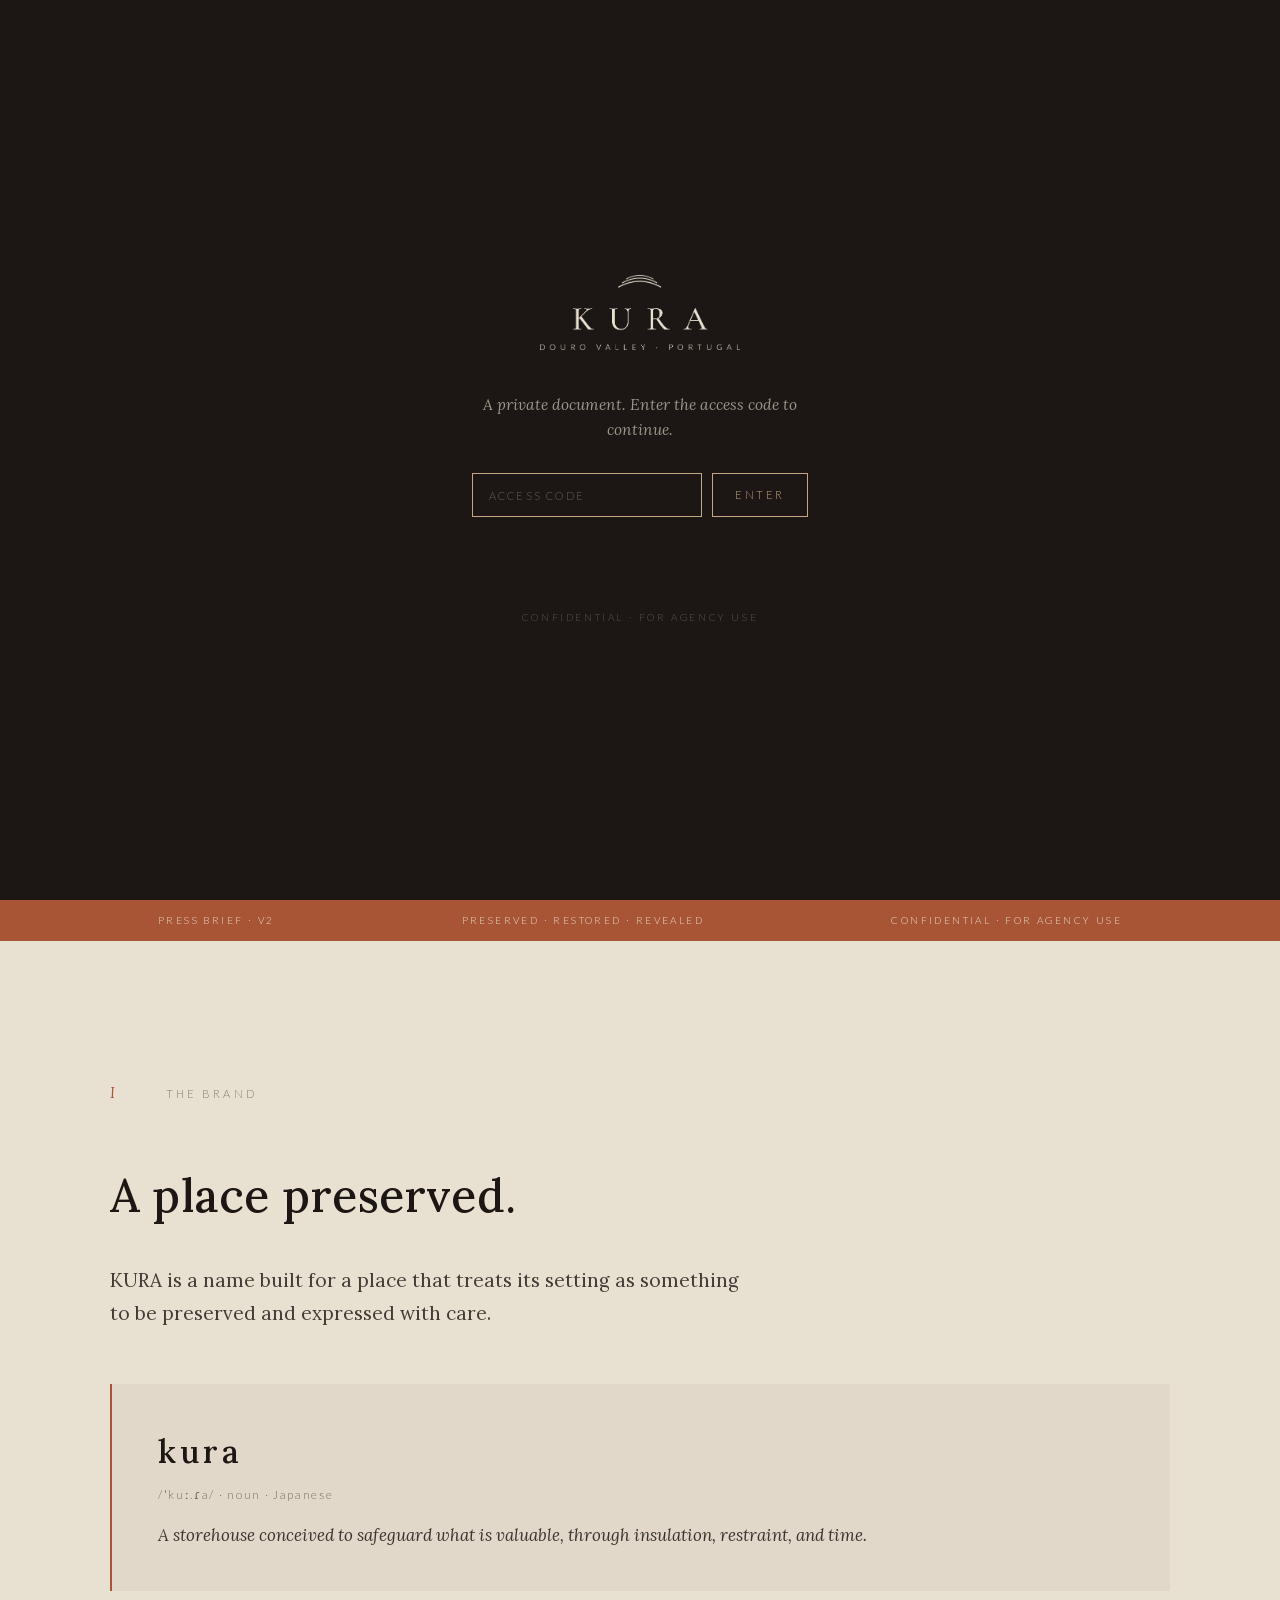
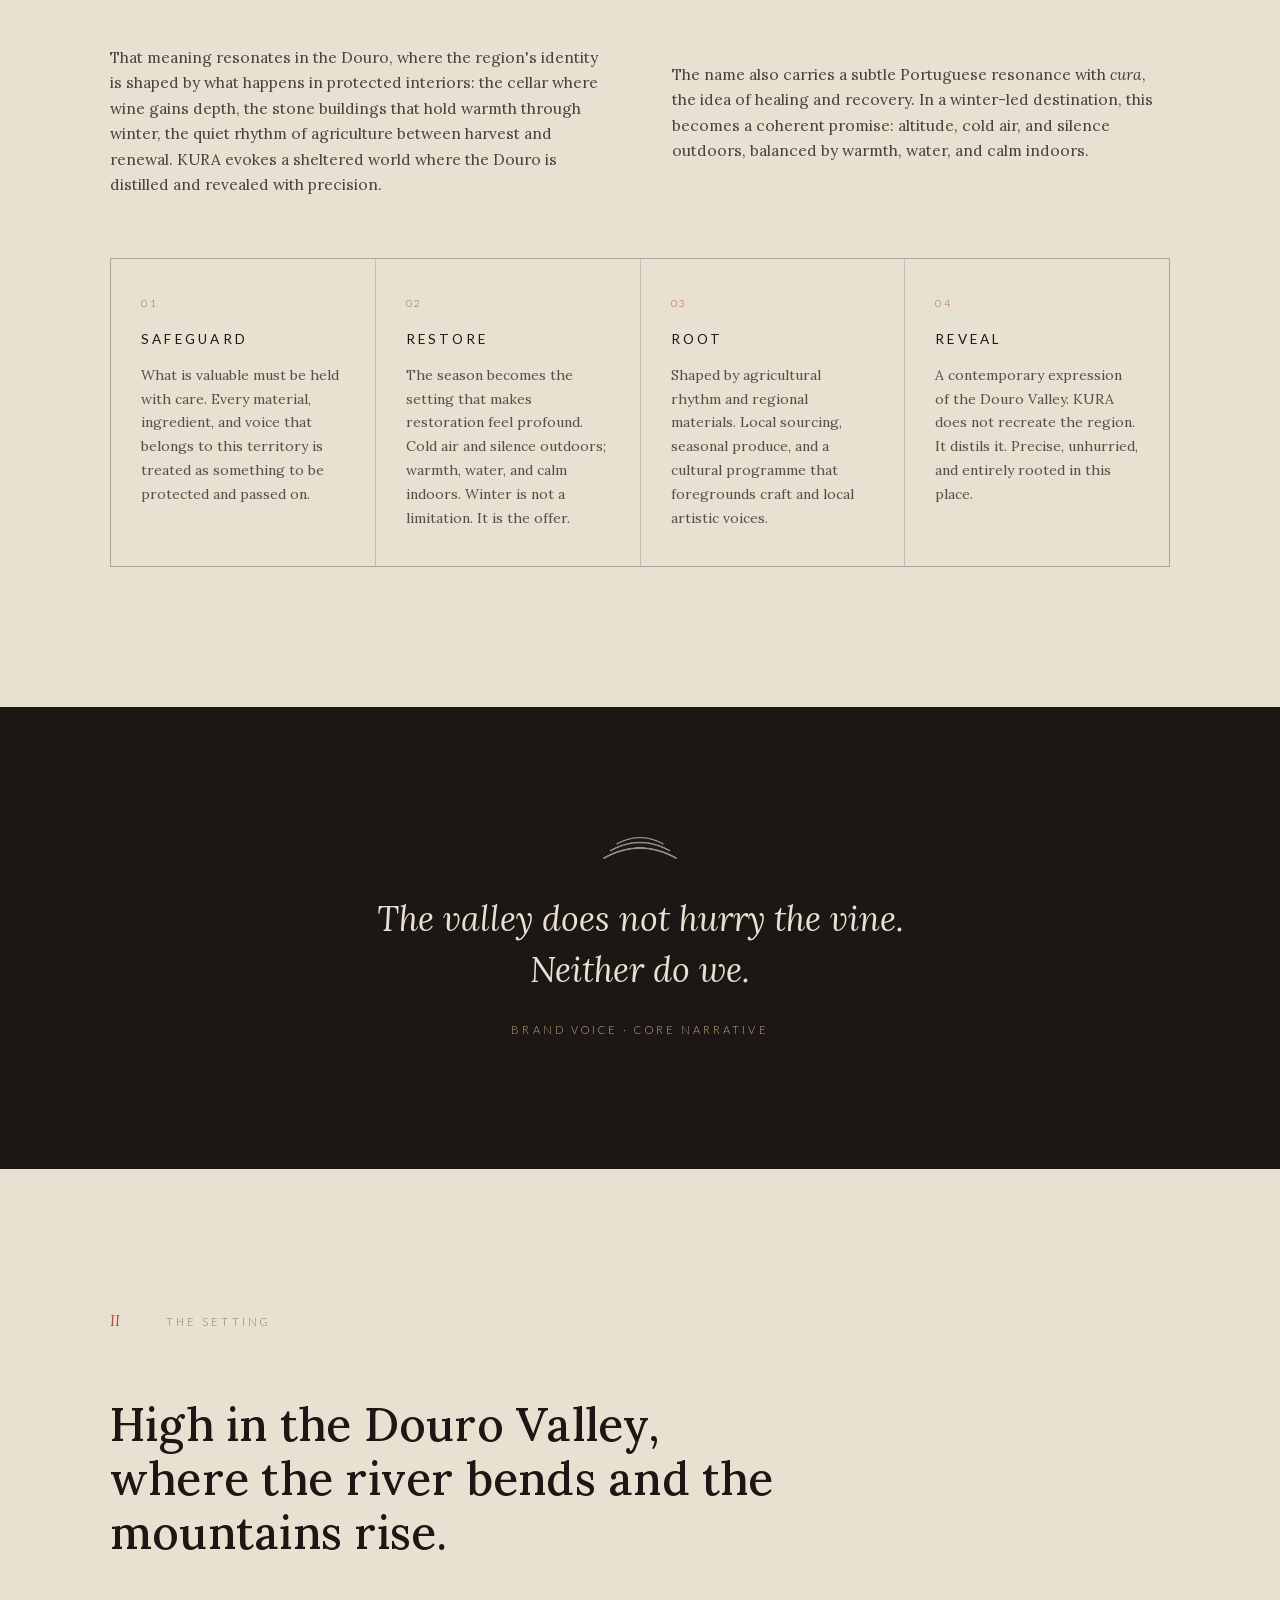
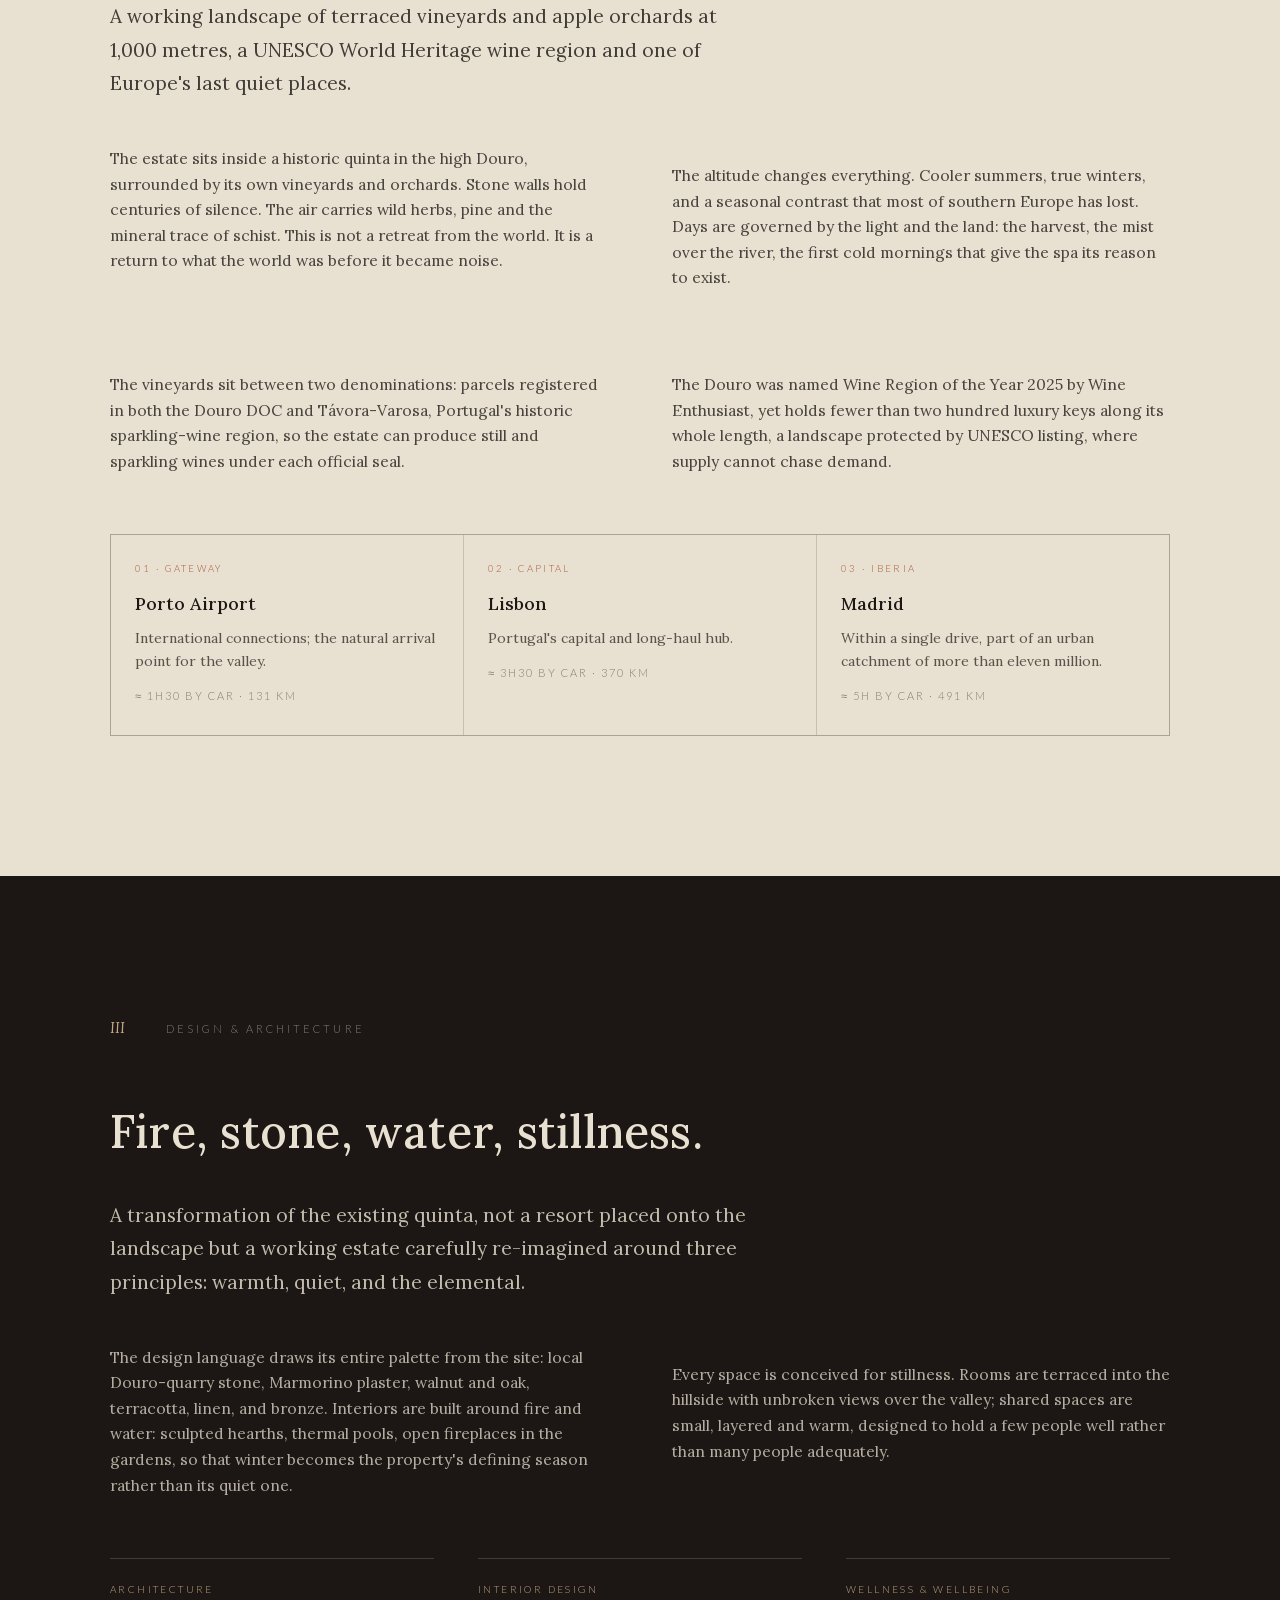
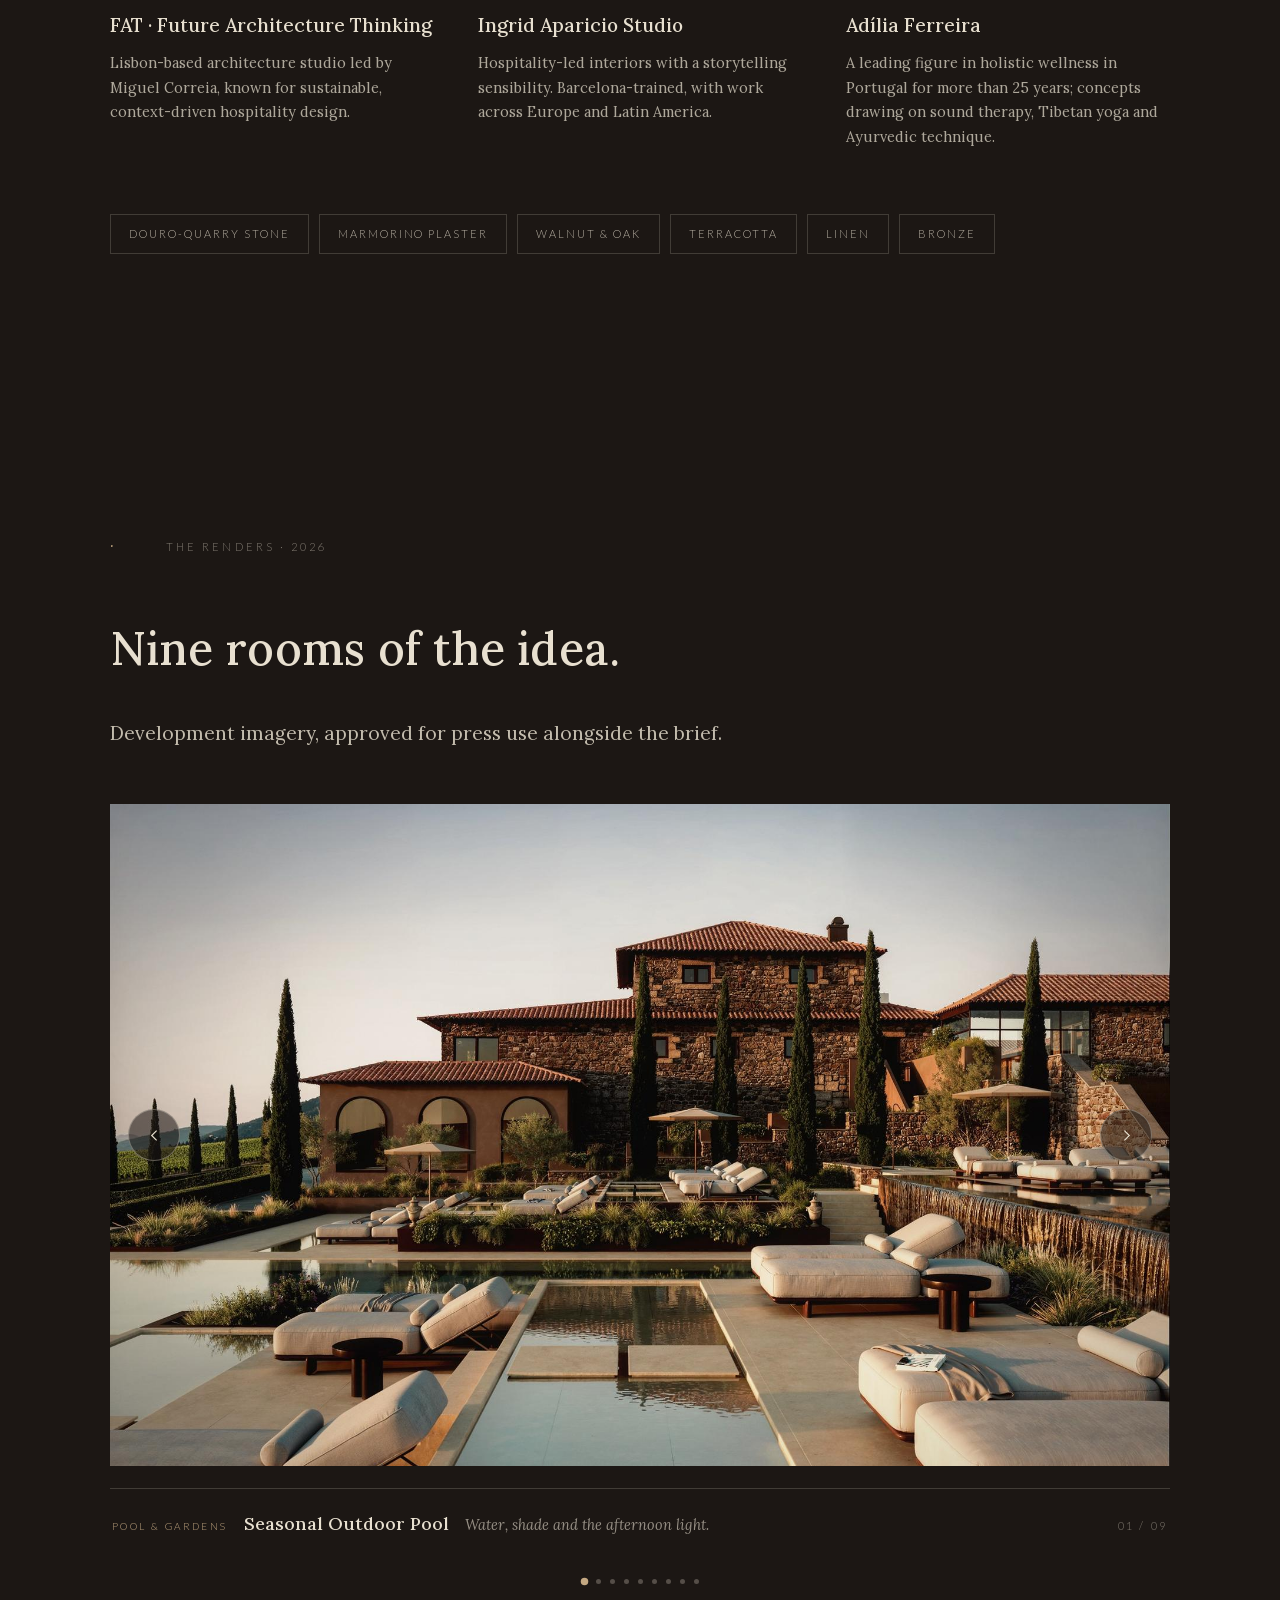
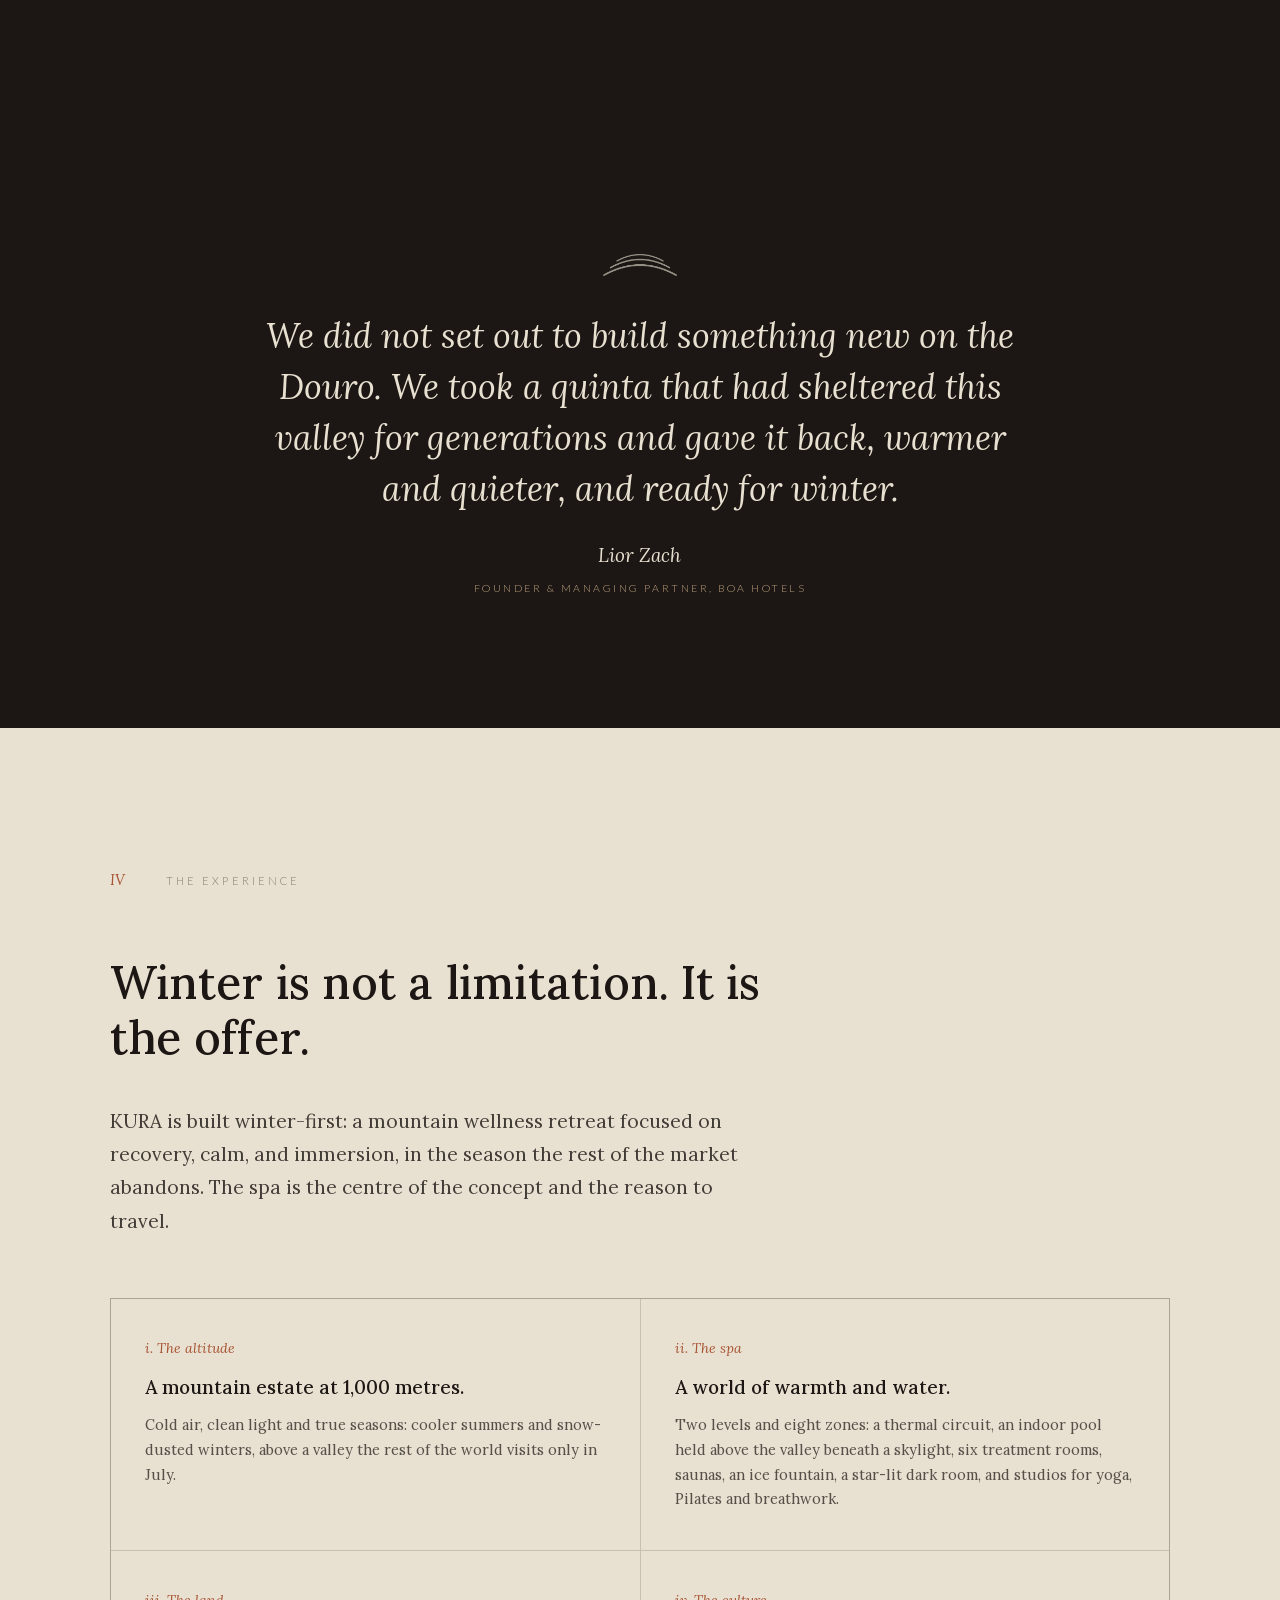
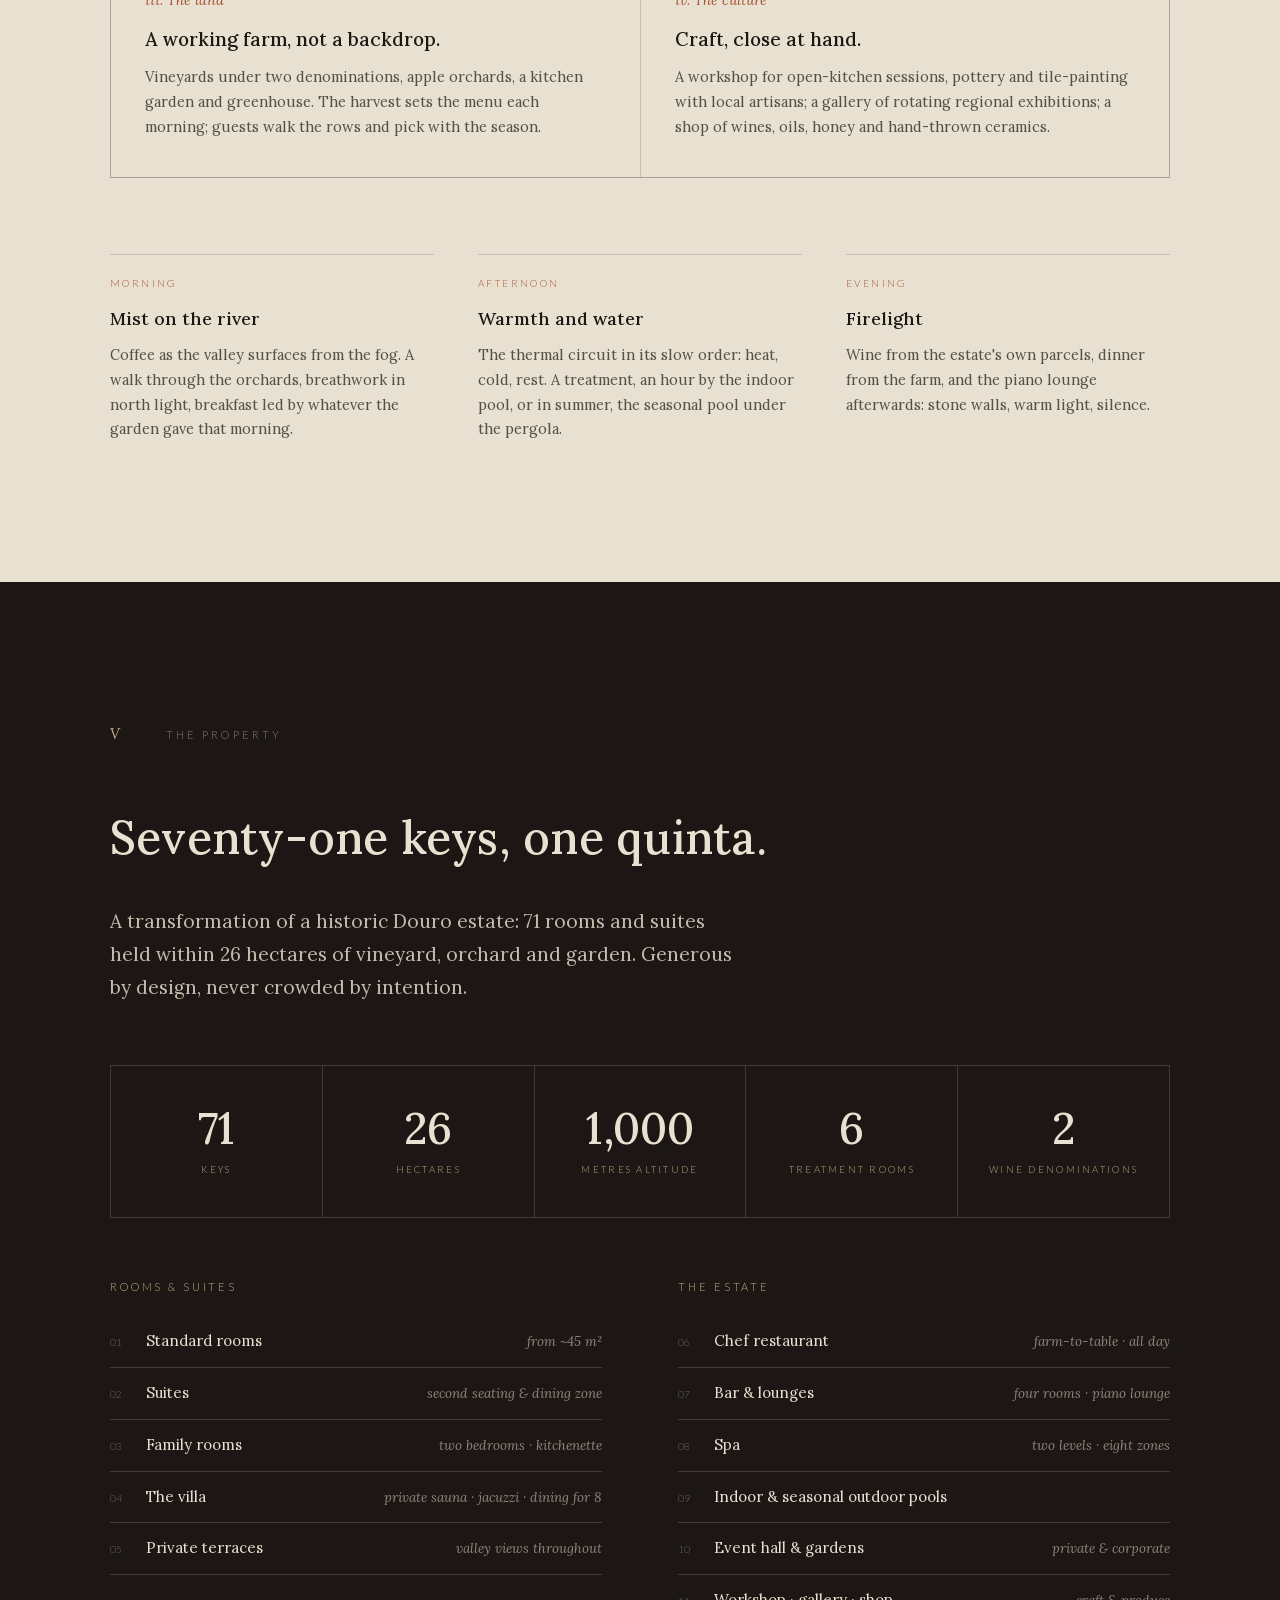
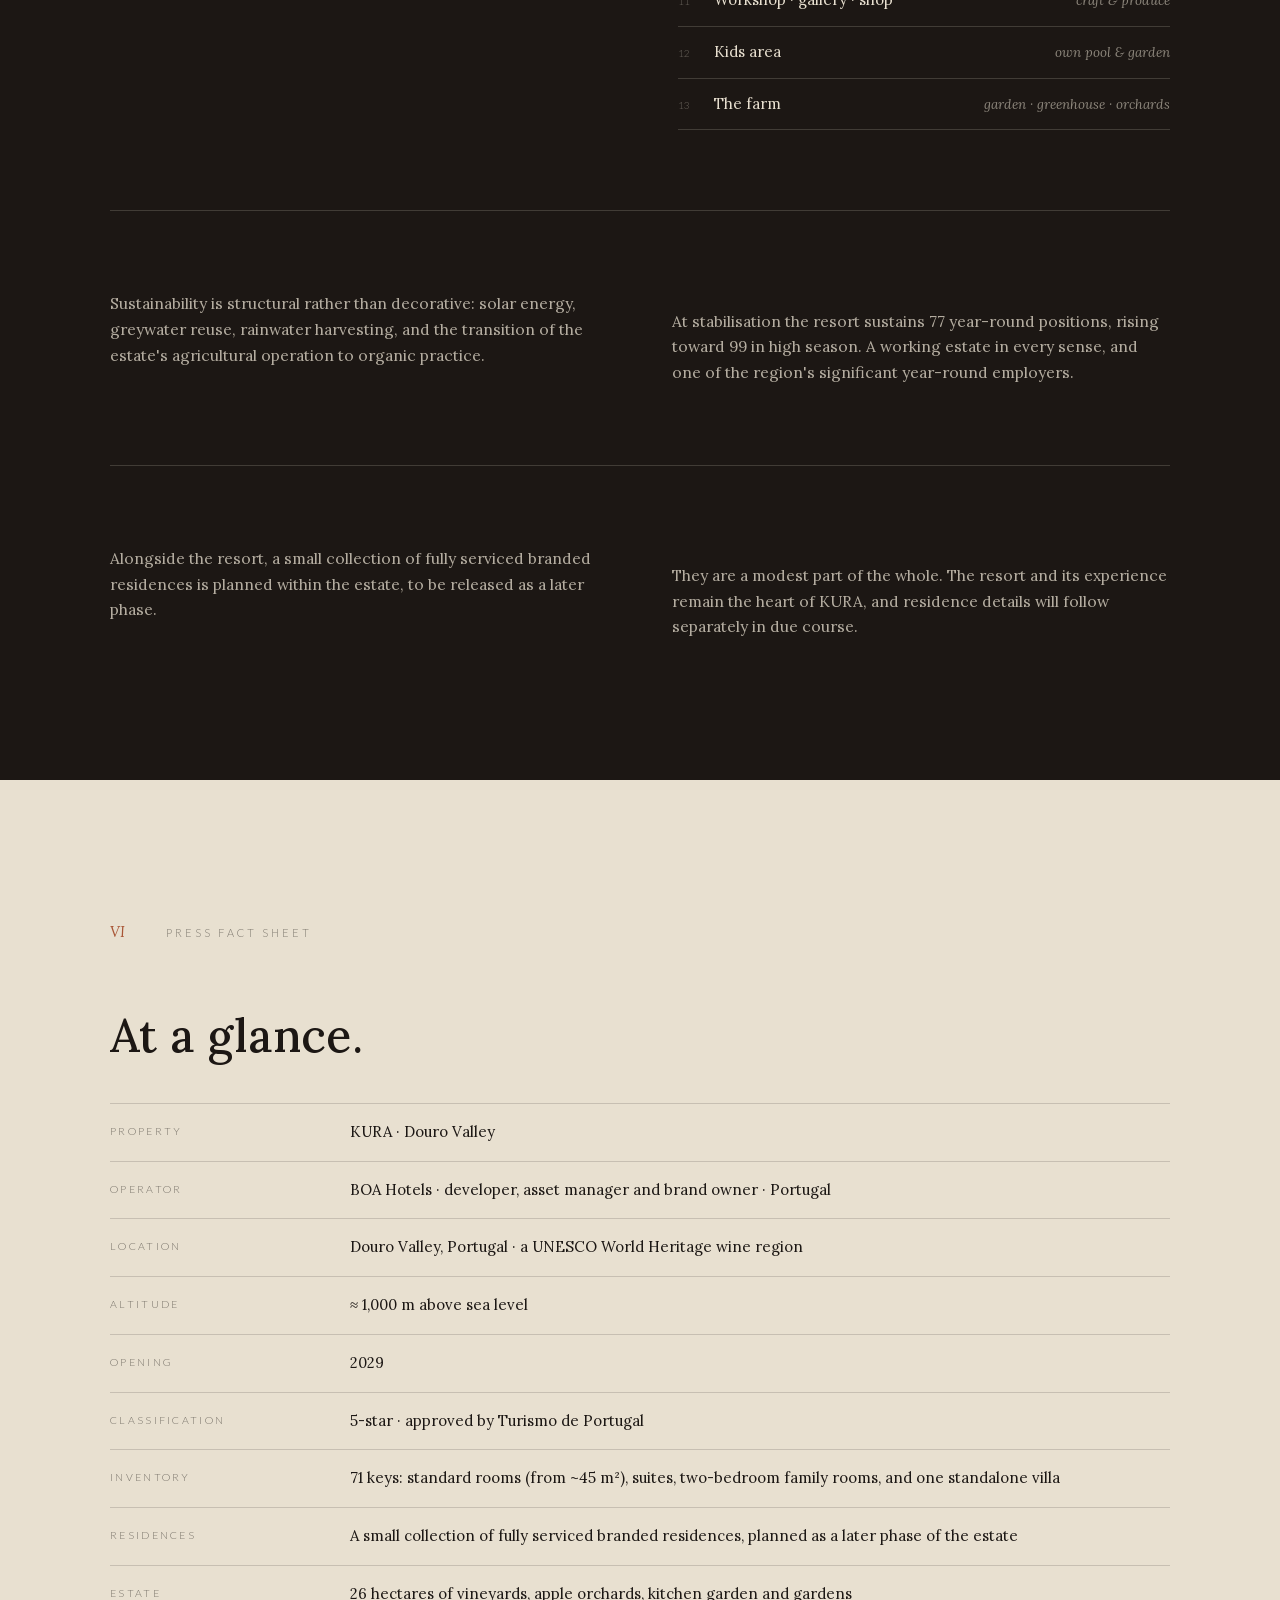
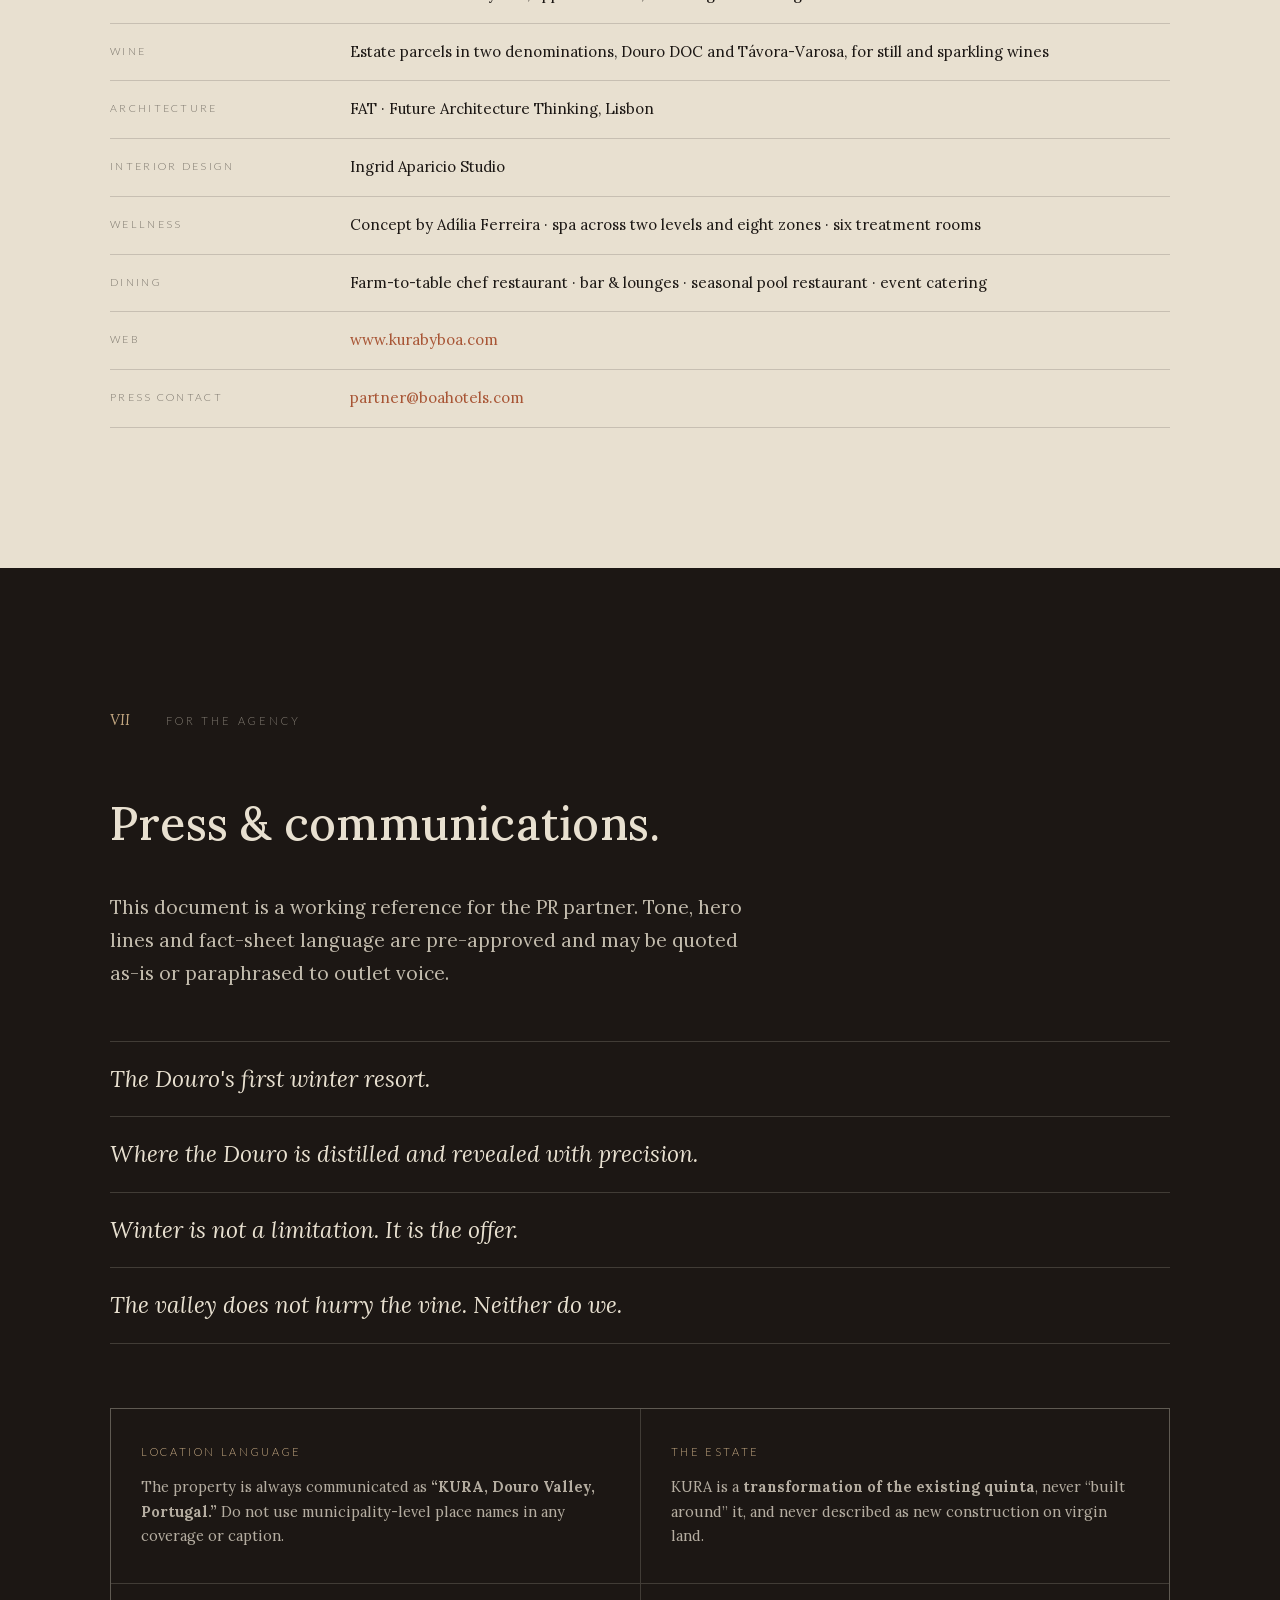
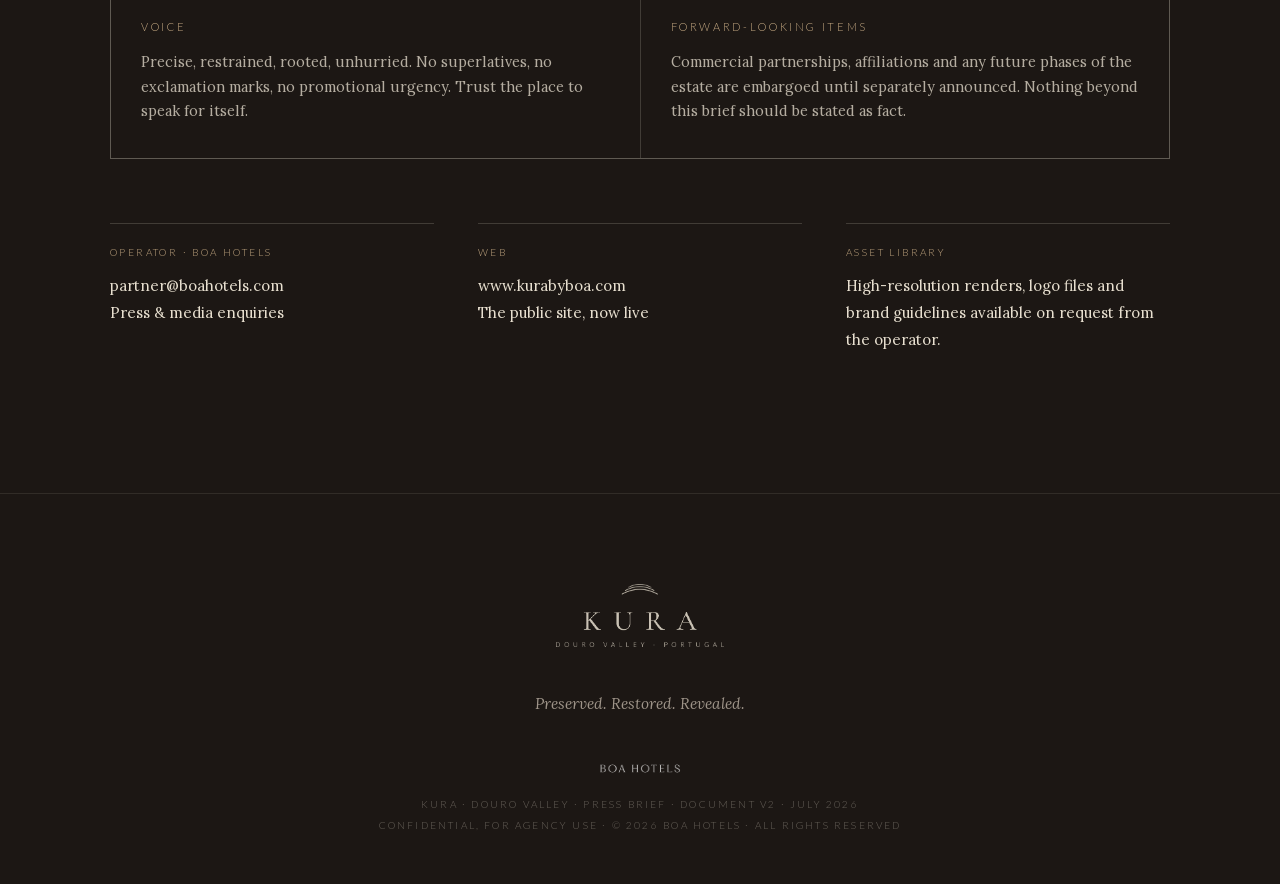
==== index.html @ b9769fc2 "KURA press brief v2 — self-contained gated press kit Aligned to the live www.kurabyboa.com site: Tim" ====
<!DOCTYPE html>
<html lang="en">
<head>
<meta charset="utf-8">
<meta name="viewport" content="width=device-width,initial-scale=1,viewport-fit=cover">
<meta name="robots" content="noindex,nofollow">
<meta name="description" content="KURA, Douro Valley · Press &amp; Communications Brief. Confidential, for agency use.">
<title>KURA · Douro Valley · Press Brief</title>
<link rel="icon" type="image/png" href="[data-uri]">
<style>
/* ---------- fonts ---------- */
@font-face{font-family:'Lora';font-style:normal;font-weight:400 700;font-display:swap;src:url([data-uri]) format('woff2')}
@font-face{font-family:'Lora';font-style:italic;font-weight:400 700;font-display:swap;src:url([data-uri]) format('woff2')}
@font-face{font-family:'Lato';font-style:normal;font-weight:300;font-display:swap;src:url([data-uri]) format('woff2')}
@font-face{font-family:'Lato';font-style:normal;font-weight:400;font-display:swap;src:url([data-uri]) format('woff2')}

/* ---------- palette : KURA brand book ---------- */
:root{
  --schist:#1C1714;
  --schist-soft:#26201B;
  --parchment:#E8E0D0;
  --parchment-deep:#DED4C0;
  --terracotta:#A85535;
  --sand:#C4A882;
  --sage:#6B7D5E;
  --slate:#9E9489;
  --ink-on-light:#1C1714;
  --line-light:rgba(28,23,20,.16);
  --line-dark:rgba(232,224,208,.18);
  --serif:'Lora',Georgia,serif;
  --sans:'Lato',-apple-system,BlinkMacSystemFont,'Helvetica Neue',sans-serif;
}
*{margin:0;padding:0;box-sizing:border-box}
html{scroll-behavior:smooth}
body{background:var(--schist);color:var(--parchment);font-family:var(--serif);font-weight:400;line-height:1.65;-webkit-font-smoothing:antialiased;overscroll-behavior-y:none}
img{max-width:100%;display:block}
a{color:inherit;text-decoration:none}
::selection{background:var(--terracotta);color:var(--parchment)}

.label{font-family:var(--sans);font-weight:300;font-size:11px;letter-spacing:.28em;text-transform:uppercase}
.wrap{max-width:1060px;margin:0 auto;padding:0 clamp(20px,5vw,48px)}

/* ---------- password gate ---------- */
body.locked{overflow:hidden}
#gate{position:fixed;inset:0;z-index:9999;background:var(--schist);display:flex;align-items:center;justify-content:center;transition:opacity .8s ease,visibility .8s ease}
#gate.unlocked{opacity:0;visibility:hidden;pointer-events:none}
#gate .card{text-align:center;padding:40px 28px;max-width:420px;width:100%}
#gate .g-lockup{width:clamp(170px,42vw,200px);margin:0 auto 42px}
#gate p.g-note{font-style:italic;font-size:15.5px;color:var(--slate);margin-bottom:30px}
#gate form{display:flex;gap:10px;justify-content:center}
#gate input{flex:1;max-width:230px;background:transparent;border:1px solid var(--line-dark);color:var(--parchment);font-family:var(--sans);font-weight:300;font-size:13px;letter-spacing:.14em;padding:13px 16px;outline:none;transition:border-color .3s}
#gate input:focus{border-color:var(--sand)}
#gate input::placeholder{color:rgba(232,224,208,.35);letter-spacing:.2em;text-transform:uppercase;font-size:11px}
#gate button{background:transparent;border:1px solid var(--sand);color:var(--sand);font-family:var(--sans);font-weight:300;font-size:11px;letter-spacing:.24em;text-transform:uppercase;padding:13px 22px;cursor:pointer;transition:all .3s}
#gate button:hover{background:var(--sand);color:var(--schist)}
#gate .g-err{margin-top:18px;font-family:var(--sans);font-weight:300;font-size:11px;letter-spacing:.2em;text-transform:uppercase;color:var(--terracotta);opacity:0;transition:opacity .3s}
#gate .g-err.show{opacity:1}
#gate .g-foot{margin-top:56px;font-family:var(--sans);font-weight:300;font-size:10px;letter-spacing:.26em;text-transform:uppercase;color:rgba(232,224,208,.3)}

/* ---------- nav ---------- */
nav{position:fixed;top:0;left:0;right:0;z-index:900;background:rgba(28,23,20,.97);border-bottom:1px solid rgba(232,224,208,.08);transform:translateY(-100%);transition:transform .5s ease}
body:not(.locked) nav{transform:translateY(0)}
nav .bar{max-width:1240px;margin:0 auto;display:flex;align-items:center;justify-content:space-between;padding:14px clamp(20px,4vw,40px)}
nav .mark{display:flex;align-items:center;gap:14px}
nav .mark img.sym{height:16px;width:auto}
nav .mark img.wm{height:13px;width:auto}
nav .links{display:flex;gap:clamp(12px,2.4vw,28px)}
nav .links a{font-family:var(--sans);font-weight:300;font-size:10.5px;letter-spacing:.2em;text-transform:uppercase;color:rgba(232,224,208,.62);transition:color .3s}
nav .links a:hover{color:var(--parchment)}
@media(max-width:900px){nav .links a.opt{display:none}}
@media(max-width:560px){nav .links{display:none}}

/* ---------- hero ---------- */
header.hero{position:relative;min-height:100svh;display:flex;flex-direction:column;justify-content:center;align-items:center;text-align:center;overflow:hidden;padding:110px 24px 90px}
.hero .bg{position:absolute;inset:0;overflow:hidden}
.hero .bg img{width:100%;height:100%;object-fit:cover;object-position:center 65%}
.hero .veil{position:absolute;inset:0;background:linear-gradient(180deg,rgba(28,23,20,.86) 0%,rgba(28,23,20,.42) 45%,rgba(28,23,20,.94) 100%)}
.hero>div.inner{position:relative;z-index:2;display:flex;flex-direction:column;align-items:center}
.hero .h-kicker{color:var(--sand);margin-bottom:54px}
.hero img.h-lockup{width:clamp(280px,38vw,430px);margin-bottom:30px}
.hero .h-signature{font-family:var(--serif);font-style:italic;font-size:clamp(19px,2.5vw,28px);color:var(--sand);margin-bottom:34px;letter-spacing:.01em}
.hero h1{font-weight:400;font-style:italic;font-size:clamp(21px,3vw,30px);line-height:1.5;max-width:640px;color:var(--parchment)}
.hero .h-sub{margin-top:20px;font-size:15.5px;color:var(--slate);max-width:520px}
.hero .chips{position:relative;z-index:2;display:flex;flex-wrap:wrap;justify-content:center;gap:0;margin-top:70px;border-top:1px solid var(--line-dark)}
.hero .chip{padding:22px clamp(18px,3.4vw,44px);border-right:1px solid var(--line-dark);text-align:center}
.hero .chip:last-child{border-right:none}
.hero .chip .k{font-family:var(--sans);font-weight:300;font-size:9.5px;letter-spacing:.26em;text-transform:uppercase;color:var(--sand);margin-bottom:8px}
.hero .chip .v{font-size:15px;color:var(--parchment)}
@media(max-width:680px){.hero .chips{border:none;gap:18px 0}.hero .chip{width:50%;border:none;padding:10px 8px}}

/* ---------- top ribbon ---------- */
.ribbon{background:var(--terracotta);color:var(--parchment)}
.ribbon .wrap{display:flex;justify-content:space-between;align-items:center;padding-top:12px;padding-bottom:12px}
.ribbon span{font-family:var(--sans);font-weight:300;font-size:10px;letter-spacing:.24em;text-transform:uppercase}
@media(max-width:640px){.ribbon span.opt{display:none}}

/* ---------- shared section chrome ---------- */
section.sec{background:var(--parchment);color:var(--ink-on-light)}
section.sec.dark{background:var(--schist);color:var(--parchment)}
.sec .inner{padding:clamp(84px,11vw,140px) 0}
.sec-head{display:flex;align-items:baseline;gap:22px;margin-bottom:clamp(40px,6vw,64px)}
.sec-head .num{font-family:var(--serif);font-style:italic;font-size:15px;color:var(--terracotta);min-width:34px}
.sec.dark .sec-head .num{color:var(--sand)}
.sec-head .label{color:rgba(28,23,20,.5)}
.sec.dark .sec-head .label{color:rgba(232,224,208,.5)}
.sec h2{font-weight:500;font-size:clamp(30px,4.6vw,46px);line-height:1.18;letter-spacing:.005em;max-width:700px;margin-bottom:clamp(26px,4vw,40px)}
.sec .lede{font-size:clamp(16.5px,1.9vw,19px);line-height:1.75;max-width:640px;color:rgba(28,23,20,.82)}
.sec.dark .lede{color:rgba(232,224,208,.82)}
.sec p+p{margin-top:1.1em}
.cols{display:grid;grid-template-columns:1fr 1fr;gap:clamp(28px,5vw,72px);margin-top:clamp(30px,4vw,46px)}
.cols p{font-size:15.5px;color:rgba(28,23,20,.78)}
.sec.dark .cols p{color:rgba(232,224,208,.75)}
@media(max-width:760px){.cols{grid-template-columns:1fr}}
hr.rule{border:none;border-top:1px solid var(--line-light);margin:clamp(48px,7vw,80px) 0}
.sec.dark hr.rule{border-top-color:var(--line-dark)}

/* ---------- brand section ---------- */
.defin{display:flex;flex-direction:column;gap:6px;margin:clamp(36px,5vw,54px) 0;padding:clamp(28px,4vw,42px) clamp(24px,4vw,46px);border-left:2px solid var(--terracotta);background:rgba(28,23,20,.035)}
.defin .word{font-size:clamp(24px,3vw,32px);font-weight:500;letter-spacing:.12em}
.defin .pron{font-family:var(--sans);font-weight:300;font-size:12px;letter-spacing:.14em;color:rgba(28,23,20,.55)}
.defin .meaning{font-style:italic;font-size:17px;margin-top:10px;color:rgba(28,23,20,.85)}
.pillars{display:grid;grid-template-columns:repeat(4,1fr);gap:1px;background:var(--line-light);border:1px solid var(--line-light);margin-top:clamp(40px,6vw,60px)}
.pillar{background:var(--parchment);padding:clamp(24px,3vw,36px) clamp(20px,2.6vw,30px)}
.pillar .p-num{font-family:var(--sans);font-weight:300;font-size:10px;letter-spacing:.26em;color:var(--terracotta);margin-bottom:16px}
.pillar h3{font-weight:500;font-size:13.5px;font-family:var(--sans);letter-spacing:.24em;text-transform:uppercase;margin-bottom:14px}
.pillar p{font-size:14px;line-height:1.7;color:rgba(28,23,20,.72)}
@media(max-width:900px){.pillars{grid-template-columns:1fr 1fr}}
@media(max-width:520px){.pillars{grid-template-columns:1fr}}

/* ---------- pull quote band ---------- */
.pull{background:var(--schist);color:var(--parchment);text-align:center}
.pull .inner{padding:clamp(80px,11vw,130px) 24px;display:flex;flex-direction:column;align-items:center}
.pull img.q-symbol{width:74px;opacity:.6;margin-bottom:34px}
.pull blockquote{font-style:italic;font-weight:400;font-size:clamp(22px,3.4vw,34px);line-height:1.5;max-width:760px}
.pull .attr{margin-top:26px;color:var(--sand)}
.pull .attr .q-name{display:block;font-family:var(--serif);font-style:italic;font-size:19px;color:var(--parchment)}
.pull .attr .q-role{display:block;font-family:var(--sans);font-weight:300;font-size:10.5px;letter-spacing:.24em;text-transform:uppercase;color:var(--sand);margin-top:9px}

/* ---------- setting ---------- */
.places{display:grid;grid-template-columns:repeat(3,1fr);gap:1px;background:var(--line-light);border:1px solid var(--line-light);margin-top:clamp(40px,6vw,60px)}
.place{background:var(--parchment);padding:26px 24px 30px}
.place .p-k{font-family:var(--sans);font-weight:300;font-size:9.5px;letter-spacing:.24em;text-transform:uppercase;color:var(--terracotta);margin-bottom:12px}
.place h3{font-weight:500;font-size:18px;margin-bottom:8px}
.place p{font-size:14px;line-height:1.65;color:rgba(28,23,20,.7)}
.place .p-d{margin-top:14px;font-family:var(--sans);font-weight:300;font-size:11px;letter-spacing:.18em;text-transform:uppercase;color:rgba(28,23,20,.5)}
@media(max-width:820px){.places{grid-template-columns:1fr}}

/* ---------- design credits ---------- */
.credits{display:grid;grid-template-columns:repeat(3,1fr);gap:clamp(24px,4vw,44px);margin-top:clamp(40px,6vw,60px)}
.credit{border-top:1px solid var(--line-dark);padding-top:22px}
.credit .c-k{font-family:var(--sans);font-weight:300;font-size:10px;letter-spacing:.24em;text-transform:uppercase;color:var(--sand);margin-bottom:12px}
.credit h3{font-weight:500;font-size:19px;margin-bottom:10px}
.credit p{font-size:14.5px;line-height:1.7;color:rgba(232,224,208,.72)}
@media(max-width:820px){.credits{grid-template-columns:1fr}}
.mats{margin-top:clamp(44px,6vw,64px);display:flex;flex-wrap:wrap;gap:10px}
.mat{font-family:var(--sans);font-weight:300;font-size:11px;letter-spacing:.18em;text-transform:uppercase;color:rgba(232,224,208,.75);border:1px solid var(--line-dark);padding:10px 18px}

/* ---------- carousel ---------- */
#renders{background:var(--schist);color:var(--parchment)}
.car{position:relative;margin-top:clamp(36px,5vw,54px)}
.car .frame{position:relative;overflow:hidden;aspect-ratio:16/10;background:var(--schist-soft)}
@media(max-width:640px){.car .frame{aspect-ratio:4/3}}
.car .track{display:flex;height:100%;transition:transform .65s cubic-bezier(.33,.02,.2,1)}
.car .slide{position:relative;flex:0 0 100%;height:100%;overflow:hidden}
.car .slide .blur{position:absolute;inset:0;background-size:cover;background-position:center}
.car .slide img{position:absolute;inset:0;width:100%;height:100%;object-fit:cover}
.car .slide.fit img{object-fit:contain}
.car .cap{display:flex;align-items:baseline;justify-content:space-between;gap:18px;padding:20px 2px 0;border-top:1px solid var(--line-dark);margin-top:22px}
.car .cap .c-left{display:flex;align-items:baseline;gap:16px;min-height:44px}
.car .cap .c-label{font-family:var(--sans);font-weight:300;font-size:10px;letter-spacing:.24em;text-transform:uppercase;color:var(--sand);white-space:nowrap}
.car .cap .c-name{font-size:18px;font-weight:500}
.car .cap .c-note{font-style:italic;font-size:14.5px;color:rgba(232,224,208,.6);display:none}
@media(min-width:760px){.car .cap .c-note{display:block}}
.car .cap .c-count{font-family:var(--sans);font-weight:300;font-size:11px;letter-spacing:.24em;color:rgba(232,224,208,.5);white-space:nowrap}
.car .arrows{position:absolute;top:0;left:0;right:0;aspect-ratio:16/10;pointer-events:none}
@media(max-width:640px){.car .arrows{aspect-ratio:4/3}}
.car .arr{position:absolute;top:50%;transform:translateY(-50%);pointer-events:auto;width:52px;height:52px;border-radius:50%;border:1px solid rgba(232,224,208,.35);background:rgba(28,23,20,.55);color:var(--parchment);cursor:pointer;display:flex;align-items:center;justify-content:center;transition:all .3s;font-size:0}
.car .arr:hover{background:var(--parchment);border-color:var(--parchment);color:var(--schist)}
.car .arr svg{width:17px;height:17px}
.car .arr.prev{left:18px}
.car .arr.next{right:18px}
@media(max-width:640px){.car .arr{width:42px;height:42px}.car .arr.prev{left:10px}.car .arr.next{right:10px}}
.car .dots{display:flex;justify-content:center;gap:9px;margin-top:26px}
.car .dot{width:5px;height:5px;border-radius:50%;background:rgba(232,224,208,.28);border:none;padding:0;cursor:pointer;transition:all .3s}
.car .dot.on{background:var(--sand);transform:scale(1.5)}

/* ---------- experience ---------- */
.feats{display:grid;grid-template-columns:1fr 1fr;gap:1px;background:var(--line-light);border:1px solid var(--line-light);margin-top:clamp(40px,6vw,60px)}
.feat{background:var(--parchment);padding:clamp(26px,3.4vw,38px) clamp(22px,3vw,34px)}
.feat .f-k{font-family:var(--serif);font-style:italic;font-size:14px;color:var(--terracotta);margin-bottom:12px}
.feat h3{font-weight:500;font-size:19px;margin-bottom:10px}
.feat p{font-size:14.5px;line-height:1.7;color:rgba(28,23,20,.72)}
@media(max-width:680px){.feats{grid-template-columns:1fr}}
.day{margin-top:clamp(52px,7vw,76px);display:grid;grid-template-columns:repeat(3,1fr);gap:clamp(24px,4vw,44px)}
.day .d{border-top:1px solid var(--line-light);padding-top:20px}
.day .d-k{font-family:var(--sans);font-weight:300;font-size:10px;letter-spacing:.24em;text-transform:uppercase;color:var(--terracotta);margin-bottom:12px}
.day h3{font-weight:500;font-size:18px;margin-bottom:10px}
.day p{font-size:14.5px;line-height:1.7;color:rgba(28,23,20,.72)}
@media(max-width:760px){.day{grid-template-columns:1fr}}

/* ---------- property ---------- */
.stats{display:flex;flex-wrap:wrap;border:1px solid var(--line-dark);margin:clamp(40px,6vw,60px) 0}
.stat{flex:1 1 0;min-width:130px;text-align:center;padding:clamp(26px,3.6vw,40px) 12px;border-right:1px solid var(--line-dark)}
.stat:last-child{border-right:none}
.stat .s-v{font-size:clamp(30px,4vw,44px);font-weight:500;line-height:1;margin-bottom:12px}
.stat .s-k{font-family:var(--sans);font-weight:300;font-size:9.5px;letter-spacing:.24em;text-transform:uppercase;color:var(--sand)}
@media(max-width:680px){.stat{flex:1 1 40%;border-bottom:1px solid var(--line-dark)}.stats{border-bottom:none}}
.amen{display:grid;grid-template-columns:1fr 1fr;gap:clamp(32px,6vw,80px)}
.amen h3{font-family:var(--sans);font-weight:300;font-size:11px;letter-spacing:.26em;text-transform:uppercase;color:var(--sand);margin-bottom:20px}
.amen ol{list-style:none}
.amen li{display:flex;gap:16px;padding:13px 0;border-bottom:1px solid var(--line-dark);font-size:15px;align-items:baseline}
.amen li .n{font-family:var(--sans);font-weight:300;font-size:10px;color:rgba(232,224,208,.4);min-width:20px}
.amen li .d{margin-left:auto;font-style:italic;font-size:13.5px;color:rgba(232,224,208,.55);text-align:right}
@media(max-width:760px){.amen{grid-template-columns:1fr}}

/* ---------- fact sheet ---------- */
.facts{border-top:1px solid var(--line-light)}
.fact{display:grid;grid-template-columns:220px 1fr;gap:20px;padding:16px 0;border-bottom:1px solid var(--line-light);font-size:15px}
.fact .k{font-family:var(--sans);font-weight:300;font-size:10.5px;letter-spacing:.22em;text-transform:uppercase;color:rgba(28,23,20,.55);padding-top:3px}
.fact .v em{color:var(--terracotta);font-style:italic}
@media(max-width:620px){.fact{grid-template-columns:1fr;gap:5px}}

/* ---------- press ---------- */
.heroLines{margin:clamp(34px,5vw,50px) 0}
.heroLines .hl{padding:20px 0;border-bottom:1px solid var(--line-dark);font-style:italic;font-size:clamp(18px,2.4vw,23px);line-height:1.5}
.heroLines .hl:first-child{border-top:1px solid var(--line-dark)}
.guard{margin-top:clamp(44px,6vw,64px);display:grid;grid-template-columns:1fr 1fr;gap:1px;background:var(--line-dark);border:1px solid var(--line-dark)}
.guard .g{background:var(--schist);padding:clamp(24px,3vw,34px) clamp(20px,2.6vw,30px)}
.guard h3{font-family:var(--sans);font-weight:300;font-size:11px;letter-spacing:.24em;text-transform:uppercase;color:var(--sand);margin-bottom:14px}
.guard p{font-size:14.5px;line-height:1.7;color:rgba(232,224,208,.75)}
@media(max-width:680px){.guard{grid-template-columns:1fr}}
.contact{margin-top:clamp(44px,6vw,64px);display:grid;grid-template-columns:repeat(3,1fr);gap:clamp(24px,4vw,44px)}
.contact .c{border-top:1px solid var(--line-dark);padding-top:20px}
.contact .c-k{font-family:var(--sans);font-weight:300;font-size:10px;letter-spacing:.24em;text-transform:uppercase;color:var(--sand);margin-bottom:12px}
.contact p{font-size:15px;line-height:1.8}
.contact p .todo{color:var(--terracotta);font-style:italic}
@media(max-width:760px){.contact{grid-template-columns:1fr}}

/* ---------- footer ---------- */
footer{background:var(--schist);border-top:1px solid rgba(232,224,208,.1)}
footer .inner{max-width:1060px;margin:0 auto;padding:clamp(60px,8vw,90px) clamp(20px,5vw,48px) 48px;display:flex;flex-direction:column;align-items:center;text-align:center}
footer img.f-lockup{width:168px;opacity:.85;margin-bottom:44px}
footer .f-line{font-style:italic;font-size:15.5px;color:var(--slate);margin-bottom:44px}
footer img.f-boa{height:15px;width:auto;opacity:.7;margin-bottom:18px}
footer .f-legal{font-family:var(--sans);font-weight:300;font-size:10px;letter-spacing:.22em;text-transform:uppercase;color:rgba(232,224,208,.38);line-height:2.1}

/* reveal on scroll */
.rev{opacity:0;transform:translateY(22px);transition:opacity .9s ease,transform .9s ease}
.rev.in{opacity:1;transform:none}
@media(prefers-reduced-motion:reduce){.rev{transition:none;opacity:1;transform:none}html{scroll-behavior:auto}}
</style>
</head>
<body class="locked">

<!-- ======== ACCESS GATE ======== -->
<div id="gate">
  <div class="card">
    <img class="g-lockup" src="[data-uri]" alt="KURA · Douro Valley · Portugal">
    <p class="g-note">A private document. Enter the access code to continue.</p>
    <form id="gate-form" autocomplete="off">
      <input id="gate-input" type="password" placeholder="Access code" autofocus aria-label="Access code">
      <button type="submit">Enter</button>
    </form>
    <div class="g-err" id="gate-err">Incorrect code</div>
    <div class="g-foot">Confidential · For agency use</div>
  </div>
</div>

<!-- ======== NAV ======== -->
<nav>
  <div class="bar">
    <a class="mark" href="#top">
      <img class="sym" src="[data-uri]" alt="">
      <img class="wm" src="[data-uri]" alt="KURA">
    </a>
    <div class="links">
      <a href="#brand">Brand</a>
      <a href="#setting" class="opt">Setting</a>
      <a href="#design">Design</a>
      <a href="#renders">Renders</a>
      <a href="#experience" class="opt">Experience</a>
      <a href="#property">Property</a>
      <a href="#facts" class="opt">Fact Sheet</a>
      <a href="#press">Press</a>
    </div>
  </div>
</nav>

<!-- ======== HERO ======== -->
<header class="hero" id="top">
  <div class="bg"><img src="[data-uri]" alt=""></div>
  <div class="veil"></div>
  <div class="inner">
    <div class="label h-kicker">Press &amp; Communications Brief</div>
    <img class="h-lockup" src="[data-uri]" alt="KURA · Douro Valley · Portugal">
    <div class="h-signature">Timeless Places</div>
    <h1>Where the Douro is distilled and revealed with precision.</h1>
    <p class="h-sub">A wellness resort held within a historic quinta, high in the Douro Valley. Opening 2029.</p>
  </div>
  <div class="chips">
    <div class="chip"><div class="k">Location</div><div class="v">Douro Valley, Portugal</div></div>
    <div class="chip"><div class="k">Opening</div><div class="v">2029</div></div>
    <div class="chip"><div class="k">Keys</div><div class="v">71 rooms &amp; suites</div></div>
    <div class="chip"><div class="k">Operator</div><div class="v">BOA Hotels</div></div>
  </div>
</header>

<div class="ribbon">
  <div class="wrap">
    <span>Press Brief · v2</span>
    <span class="opt">Preserved · Restored · Revealed</span>
    <span>Confidential · For agency use</span>
  </div>
</div>

<!-- ======== I · BRAND ======== -->
<section class="sec" id="brand">
  <div class="wrap inner">
    <div class="sec-head rev"><span class="num">I</span><span class="label">The Brand</span></div>
    <h2 class="rev">A place preserved.</h2>
    <p class="lede rev">KURA is a name built for a place that treats its setting as something to be preserved and expressed with care.</p>

    <div class="defin rev">
      <div class="word">kura</div>
      <div class="pron">/ˈkuː.ɾa/ · noun · Japanese</div>
      <div class="meaning">A storehouse conceived to safeguard what is valuable, through insulation, restraint, and time.</div>
    </div>

    <div class="cols rev">
      <p>That meaning resonates in the Douro, where the region's identity is shaped by what happens in protected interiors: the cellar where wine gains depth, the stone buildings that hold warmth through winter, the quiet rhythm of agriculture between harvest and renewal. KURA evokes a sheltered world where the Douro is distilled and revealed with precision.</p>
      <p>The name also carries a subtle Portuguese resonance with <em>cura</em>, the idea of healing and recovery. In a winter-led destination, this becomes a coherent promise: altitude, cold air, and silence outdoors, balanced by warmth, water, and calm indoors.</p>
    </div>

    <div class="pillars rev">
      <div class="pillar">
        <div class="p-num">01</div>
        <h3>Safeguard</h3>
        <p>What is valuable must be held with care. Every material, ingredient, and voice that belongs to this territory is treated as something to be protected and passed on.</p>
      </div>
      <div class="pillar">
        <div class="p-num">02</div>
        <h3>Restore</h3>
        <p>The season becomes the setting that makes restoration feel profound. Cold air and silence outdoors; warmth, water, and calm indoors. Winter is not a limitation. It is the offer.</p>
      </div>
      <div class="pillar">
        <div class="p-num">03</div>
        <h3>Root</h3>
        <p>Shaped by agricultural rhythm and regional materials. Local sourcing, seasonal produce, and a cultural programme that foregrounds craft and local artistic voices.</p>
      </div>
      <div class="pillar">
        <div class="p-num">04</div>
        <h3>Reveal</h3>
        <p>A contemporary expression of the Douro Valley. KURA does not recreate the region. It distils it. Precise, unhurried, and entirely rooted in this place.</p>
      </div>
    </div>
  </div>
</section>

<!-- ======== PULL ======== -->
<section class="pull">
  <div class="inner">
    <img class="q-symbol rev" src="[data-uri]" alt="">
    <blockquote class="rev">The valley does not hurry the vine.<br>Neither do we.</blockquote>
    <div class="attr label rev">Brand voice · core narrative</div>
  </div>
</section>

<!-- ======== II · SETTING ======== -->
<section class="sec" id="setting">
  <div class="wrap inner">
    <div class="sec-head rev"><span class="num">II</span><span class="label">The Setting</span></div>
    <h2 class="rev">High in the Douro Valley, where the river bends and the mountains rise.</h2>
    <p class="lede rev">A working landscape of terraced vineyards and apple orchards at 1,000 metres, a UNESCO World Heritage wine region and one of Europe's last quiet places.</p>

    <div class="cols rev">
      <p>The estate sits inside a historic quinta in the high Douro, surrounded by its own vineyards and orchards. Stone walls hold centuries of silence. The air carries wild herbs, pine and the mineral trace of schist. This is not a retreat from the world. It is a return to what the world was before it became noise.</p>
      <p>The altitude changes everything. Cooler summers, true winters, and a seasonal contrast that most of southern Europe has lost. Days are governed by the light and the land: the harvest, the mist over the river, the first cold mornings that give the spa its reason to exist.</p>
      <p>The vineyards sit between two denominations: parcels registered in both the Douro DOC and Távora-Varosa, Portugal's historic sparkling-wine region, so the estate can produce still and sparkling wines under each official seal.</p>
      <p>The Douro was named Wine Region of the Year 2025 by Wine Enthusiast, yet holds fewer than two hundred luxury keys along its whole length, a landscape protected by UNESCO listing, where supply cannot chase demand.</p>
    </div>

    <div class="places rev">
      <div class="place">
        <div class="p-k">01 · Gateway</div>
        <h3>Porto Airport</h3>
        <p>International connections; the natural arrival point for the valley.</p>
        <div class="p-d">≈ 1h30 by car · 131 km</div>
      </div>
      <div class="place">
        <div class="p-k">02 · Capital</div>
        <h3>Lisbon</h3>
        <p>Portugal's capital and long-haul hub.</p>
        <div class="p-d">≈ 3h30 by car · 370 km</div>
      </div>
      <div class="place">
        <div class="p-k">03 · Iberia</div>
        <h3>Madrid</h3>
        <p>Within a single drive, part of an urban catchment of more than eleven million.</p>
        <div class="p-d">≈ 5h by car · 491 km</div>
      </div>
    </div>
  </div>
</section>

<!-- ======== III · DESIGN ======== -->
<section class="sec dark" id="design">
  <div class="wrap inner">
    <div class="sec-head rev"><span class="num">III</span><span class="label">Design &amp; Architecture</span></div>
    <h2 class="rev">Fire, stone, water, stillness.</h2>
    <p class="lede rev">A transformation of the existing quinta, not a resort placed onto the landscape but a working estate carefully re-imagined around three principles: warmth, quiet, and the elemental.</p>

    <div class="cols rev">
      <p>The design language draws its entire palette from the site: local Douro-quarry stone, Marmorino plaster, walnut and oak, terracotta, linen, and bronze. Interiors are built around fire and water: sculpted hearths, thermal pools, open fireplaces in the gardens, so that winter becomes the property's defining season rather than its quiet one.</p>
      <p>Every space is conceived for stillness. Rooms are terraced into the hillside with unbroken views over the valley; shared spaces are small, layered and warm, designed to hold a few people well rather than many people adequately.</p>
    </div>

    <div class="credits rev">
      <div class="credit">
        <div class="c-k">Architecture</div>
        <h3>FAT · Future Architecture Thinking</h3>
        <p>Lisbon-based architecture studio led by Miguel Correia, known for sustainable, context-driven hospitality design.</p>
      </div>
      <div class="credit">
        <div class="c-k">Interior Design</div>
        <h3>Ingrid Aparicio Studio</h3>
        <p>Hospitality-led interiors with a storytelling sensibility. Barcelona-trained, with work across Europe and Latin America.</p>
      </div>
      <div class="credit">
        <div class="c-k">Wellness &amp; Wellbeing</div>
        <h3>Adília Ferreira</h3>
        <p>A leading figure in holistic wellness in Portugal for more than 25 years; concepts drawing on sound therapy, Tibetan yoga and Ayurvedic technique.</p>
      </div>
    </div>

    <div class="mats rev">
      <span class="mat">Douro-quarry stone</span>
      <span class="mat">Marmorino plaster</span>
      <span class="mat">Walnut &amp; oak</span>
      <span class="mat">Terracotta</span>
      <span class="mat">Linen</span>
      <span class="mat">Bronze</span>
    </div>
  </div>
</section>

<!-- ======== RENDERS CAROUSEL ======== -->
<section class="sec dark" id="renders">
  <div class="wrap inner">
    <div class="sec-head rev"><span class="num">·</span><span class="label">The Renders · 2026</span></div>
    <h2 class="rev">Nine rooms of the idea.</h2>
    <p class="lede rev">Development imagery, approved for press use alongside the brief.</p>

    <div class="car rev" id="car">
      <div class="frame">
        <div class="track" id="car-track"><div class="slide"><img src="[data-uri]" alt="Seasonal Outdoor Pool" loading="lazy"></div><div class="slide"><img src="[data-uri]" alt="Welcoming Hall" loading="lazy"></div><div class="slide"><img src="[data-uri]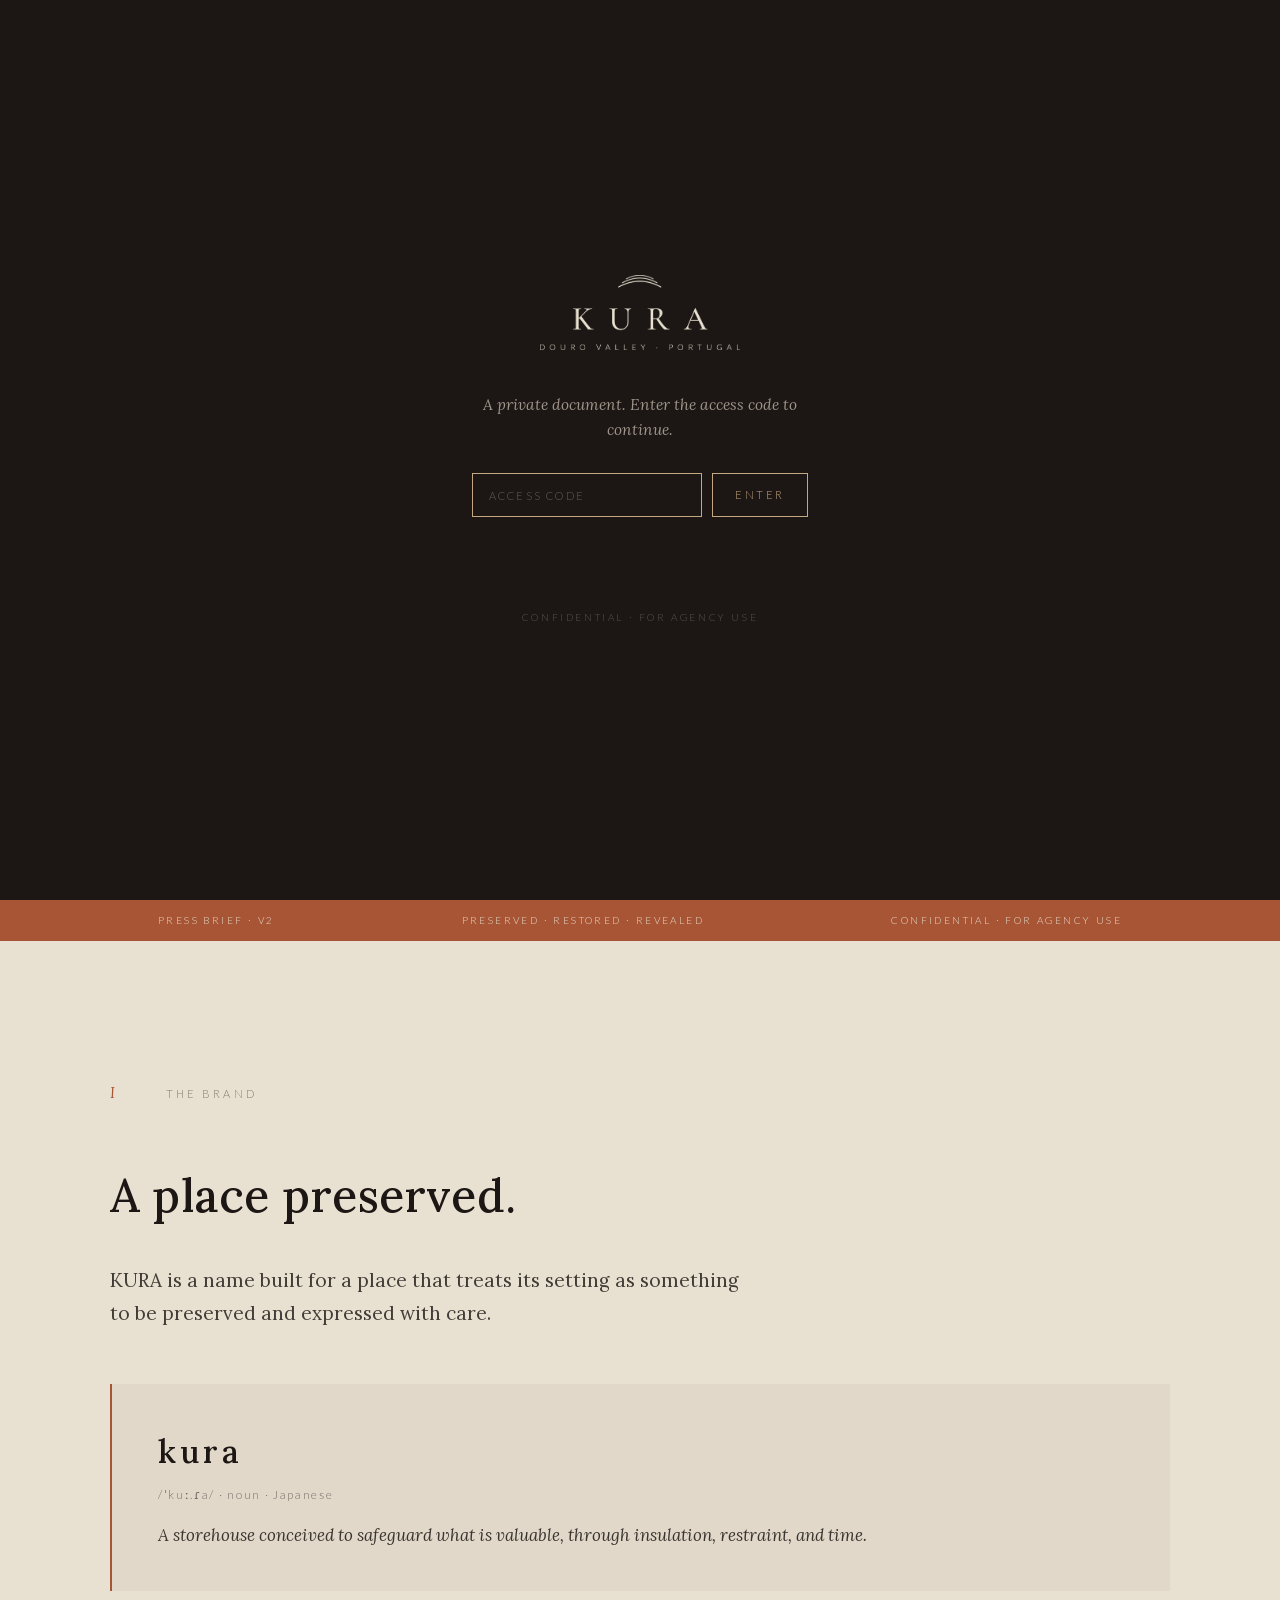
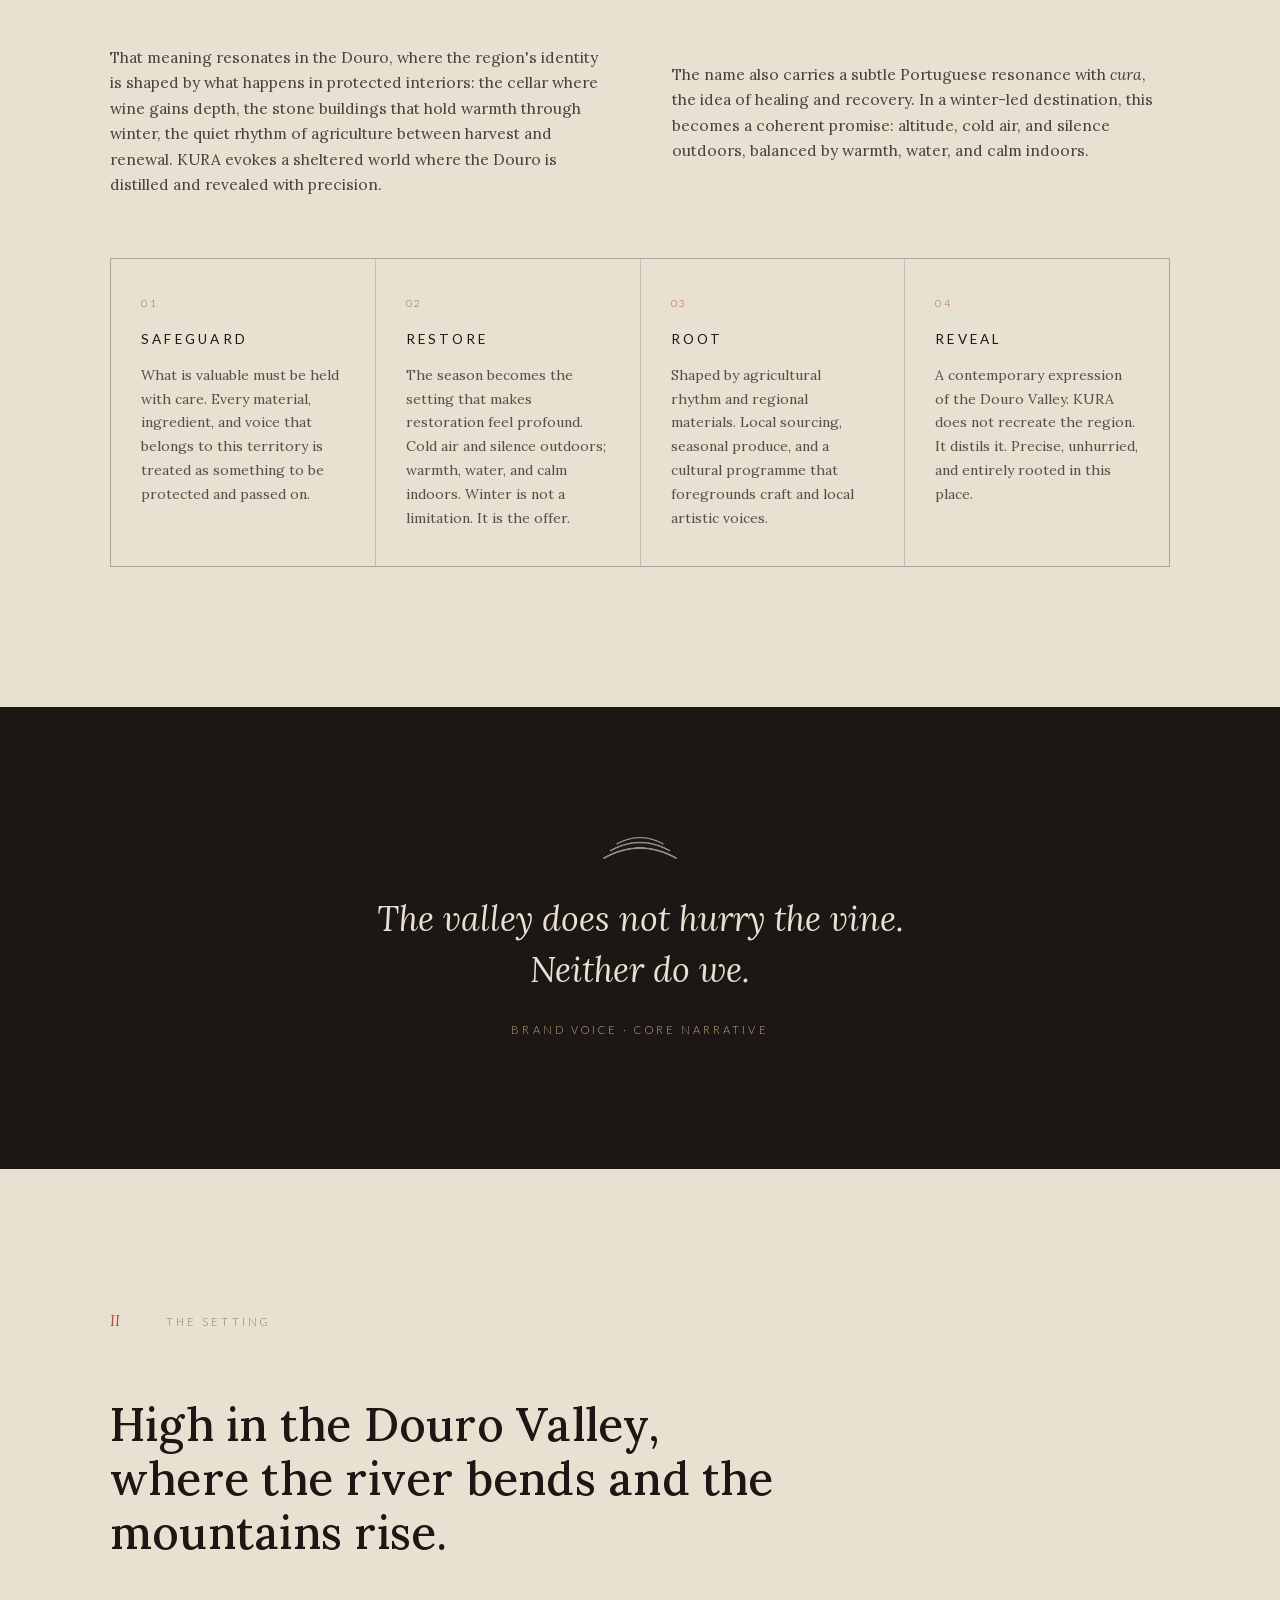
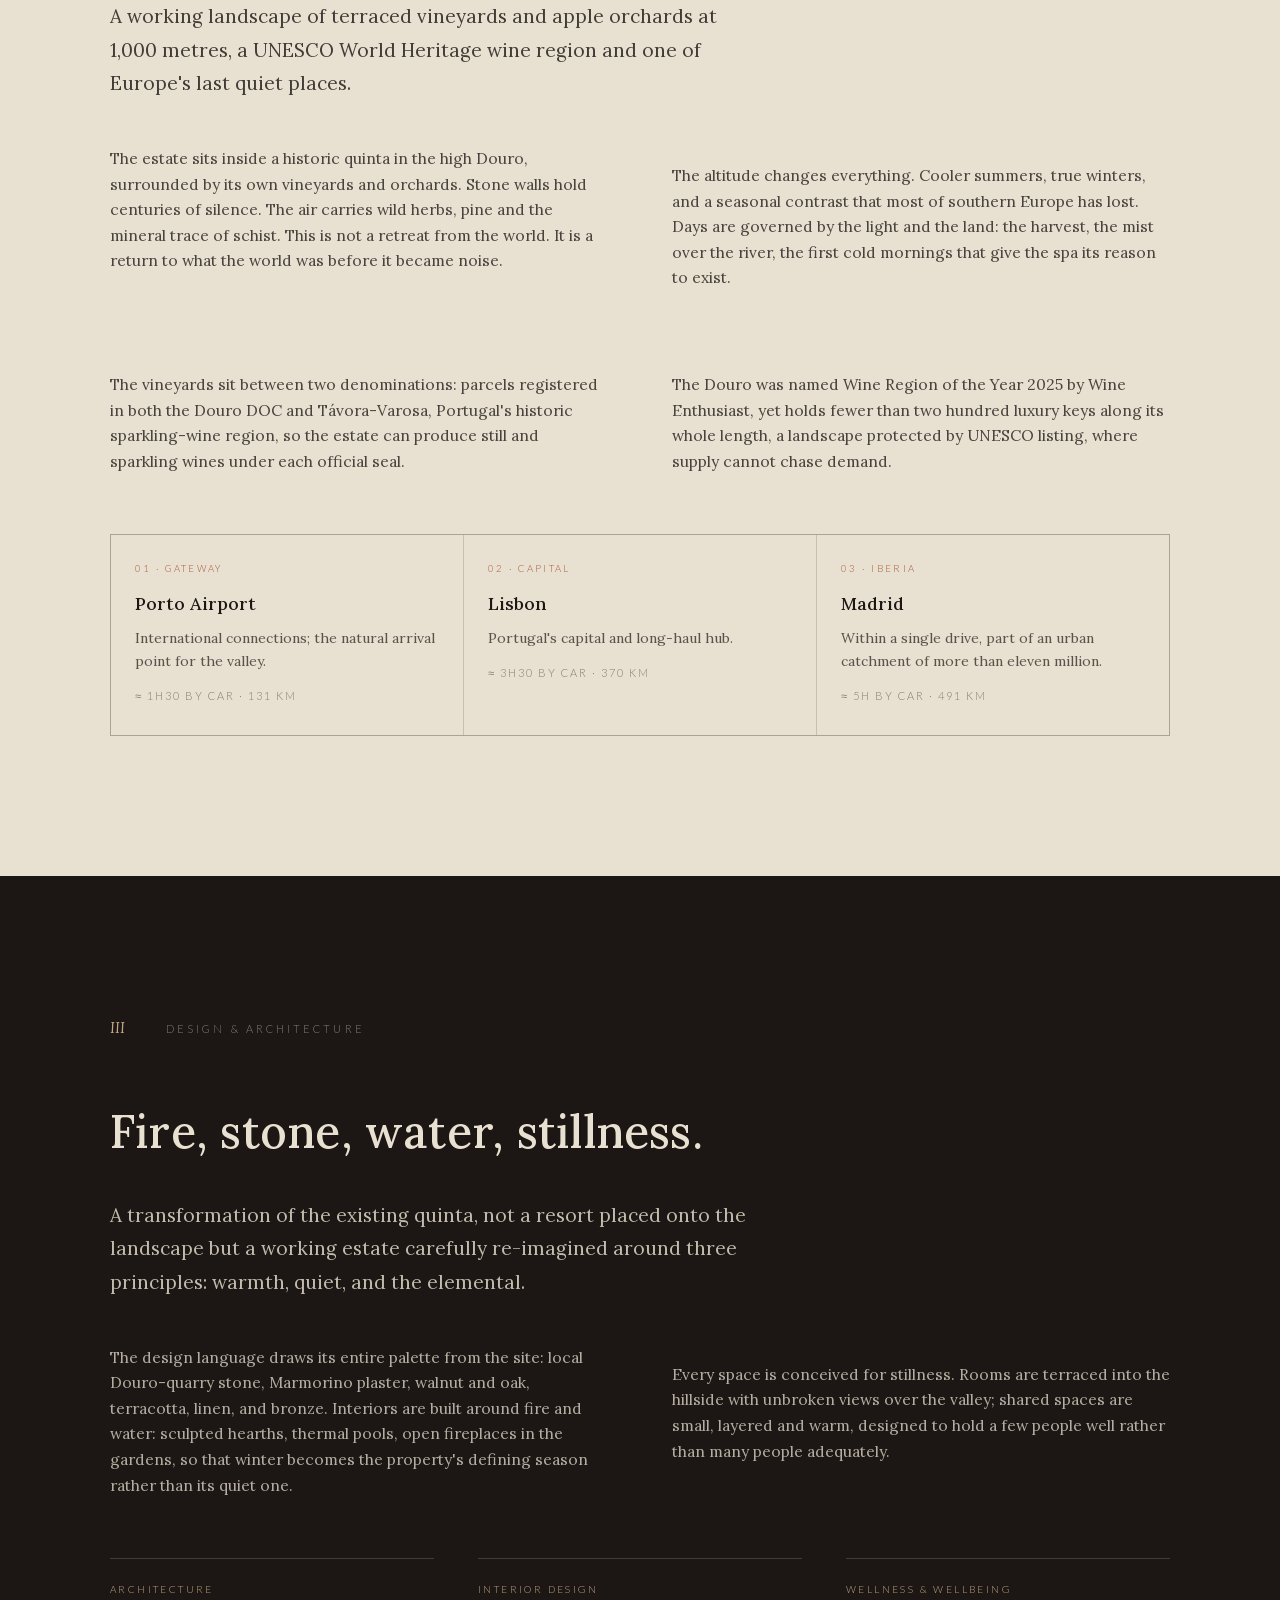
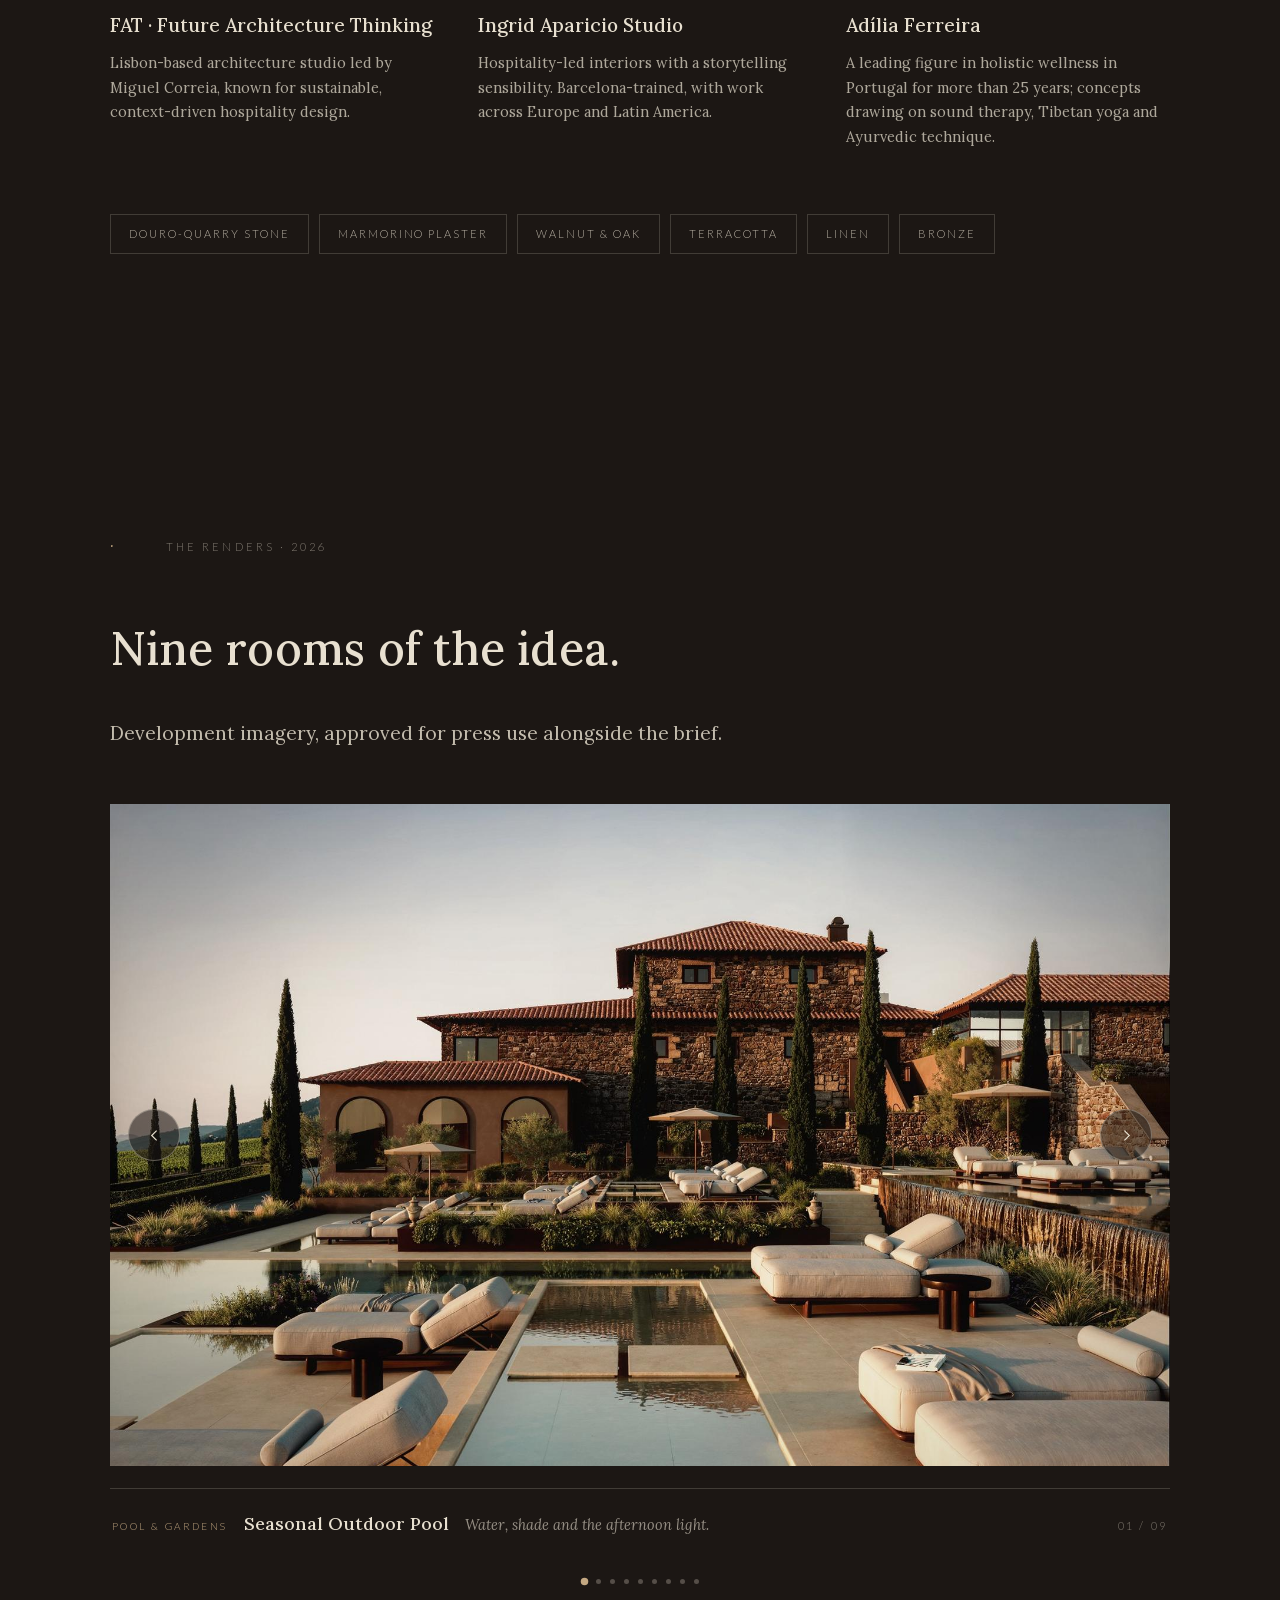
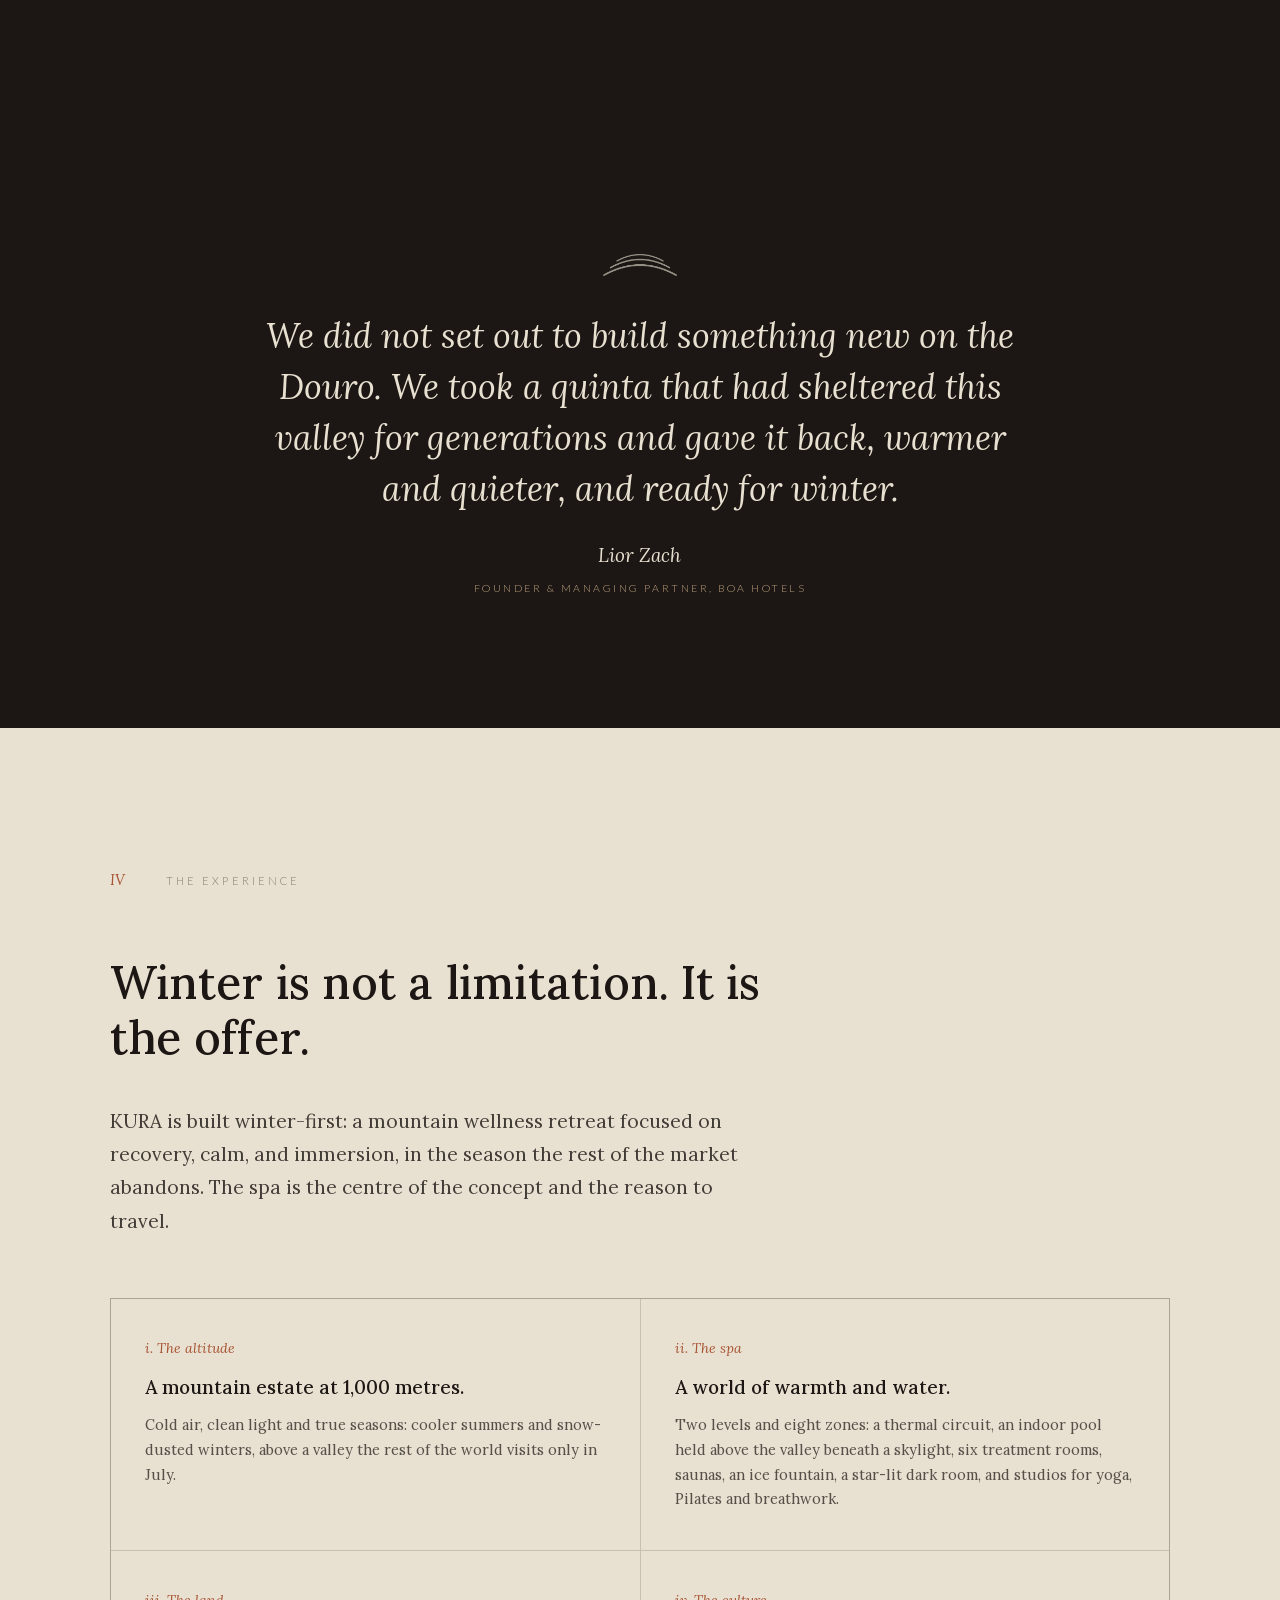
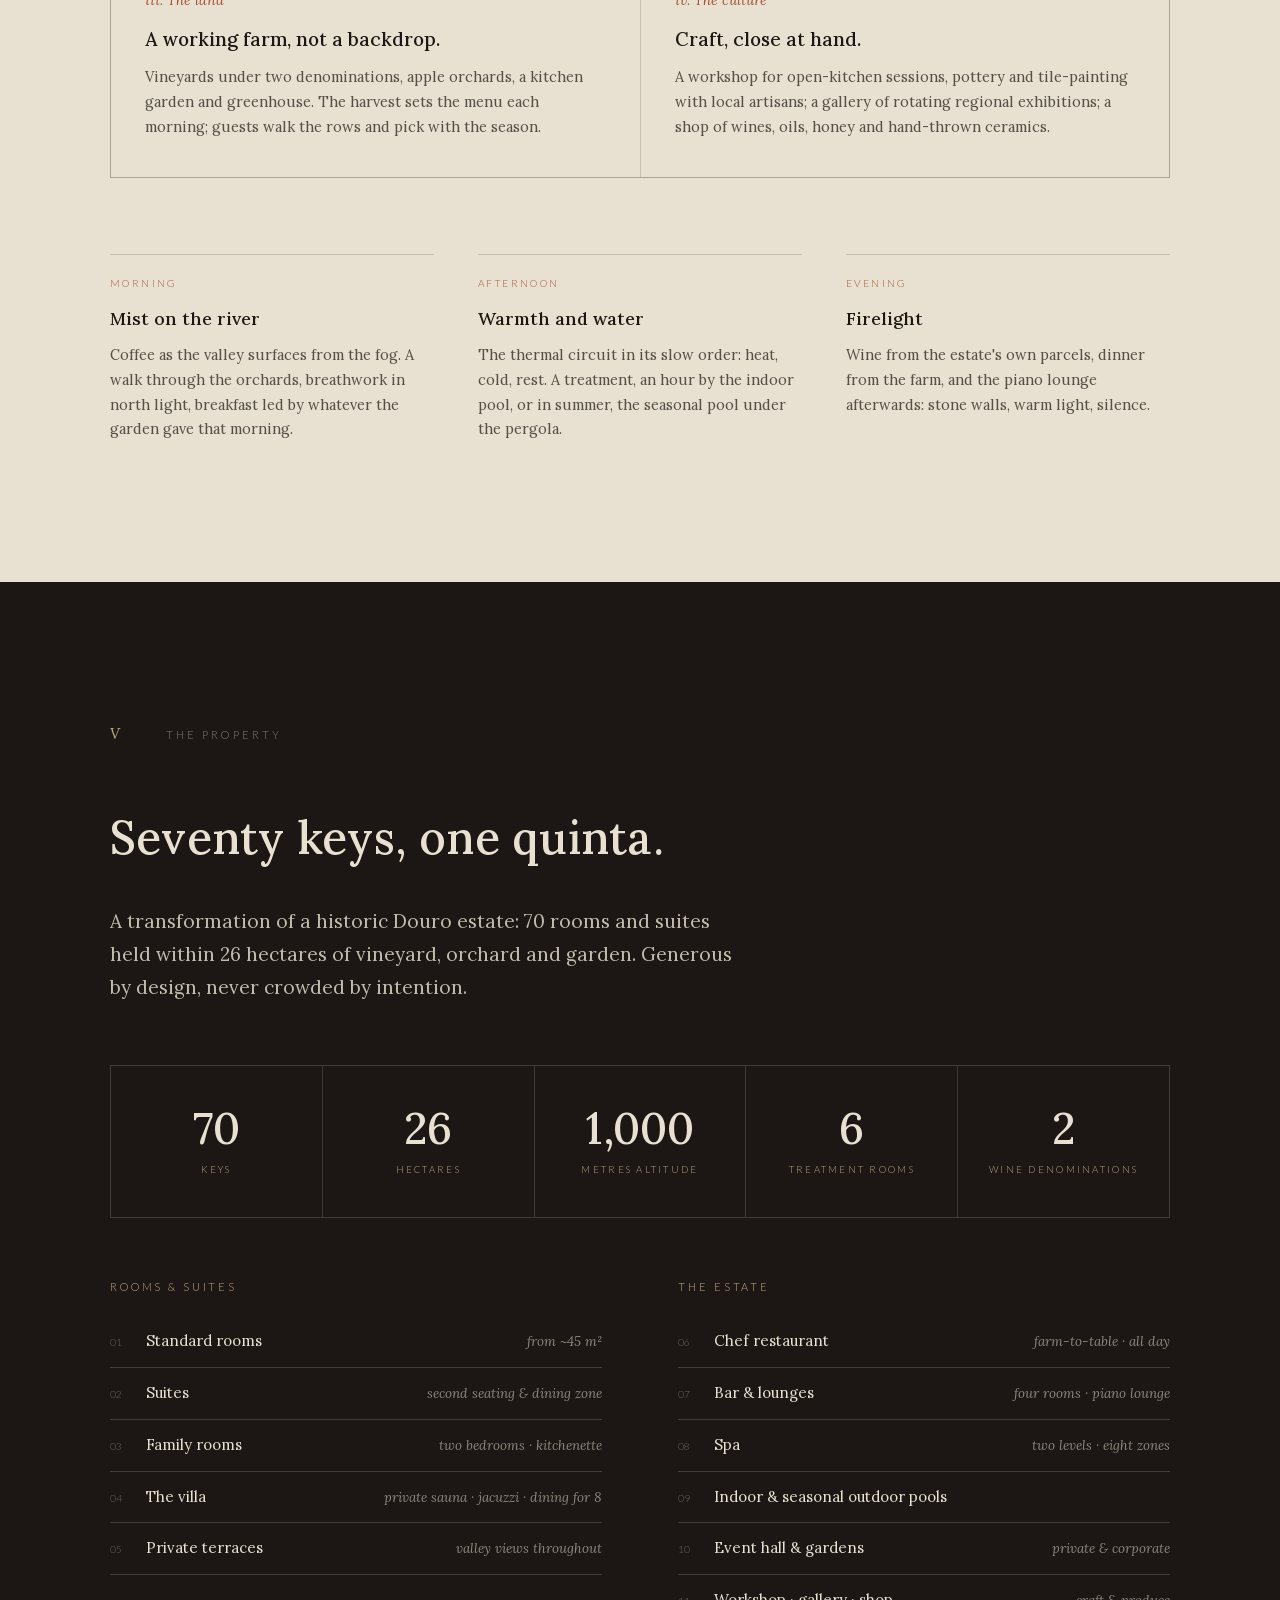
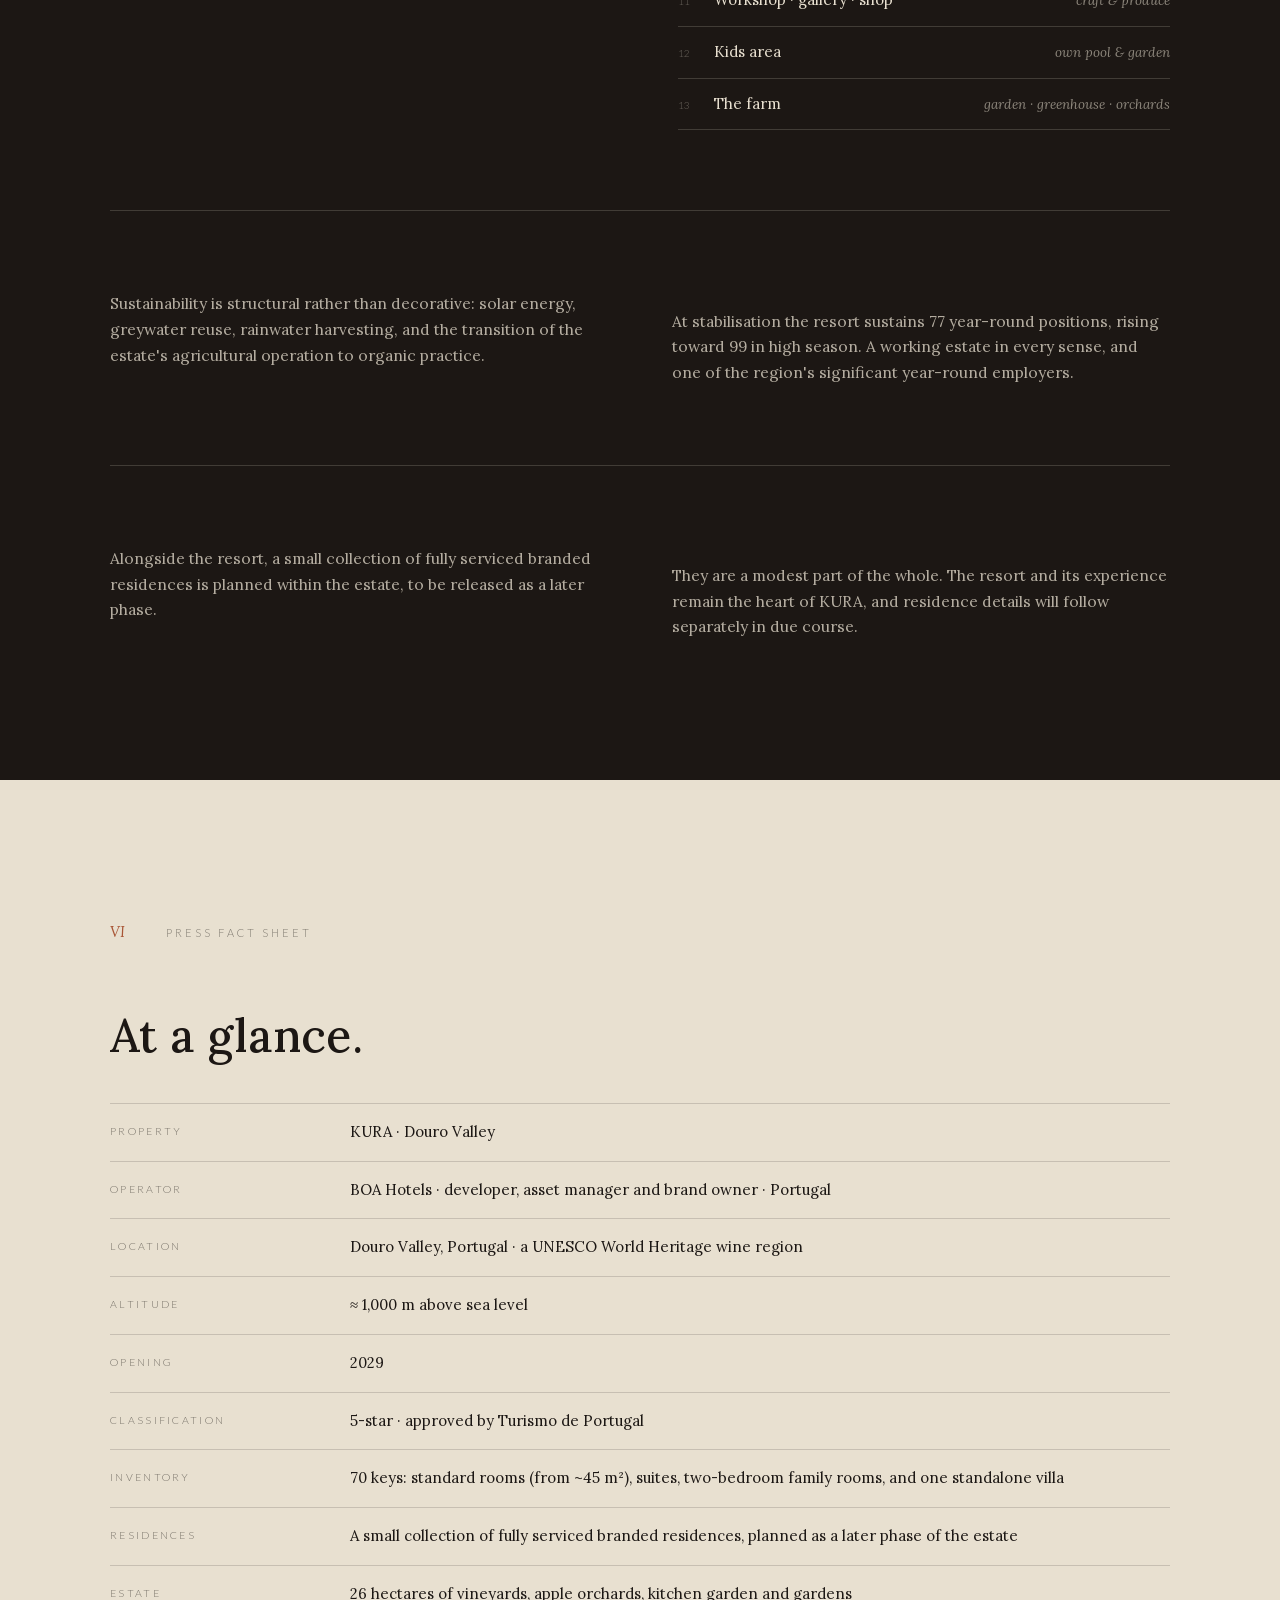
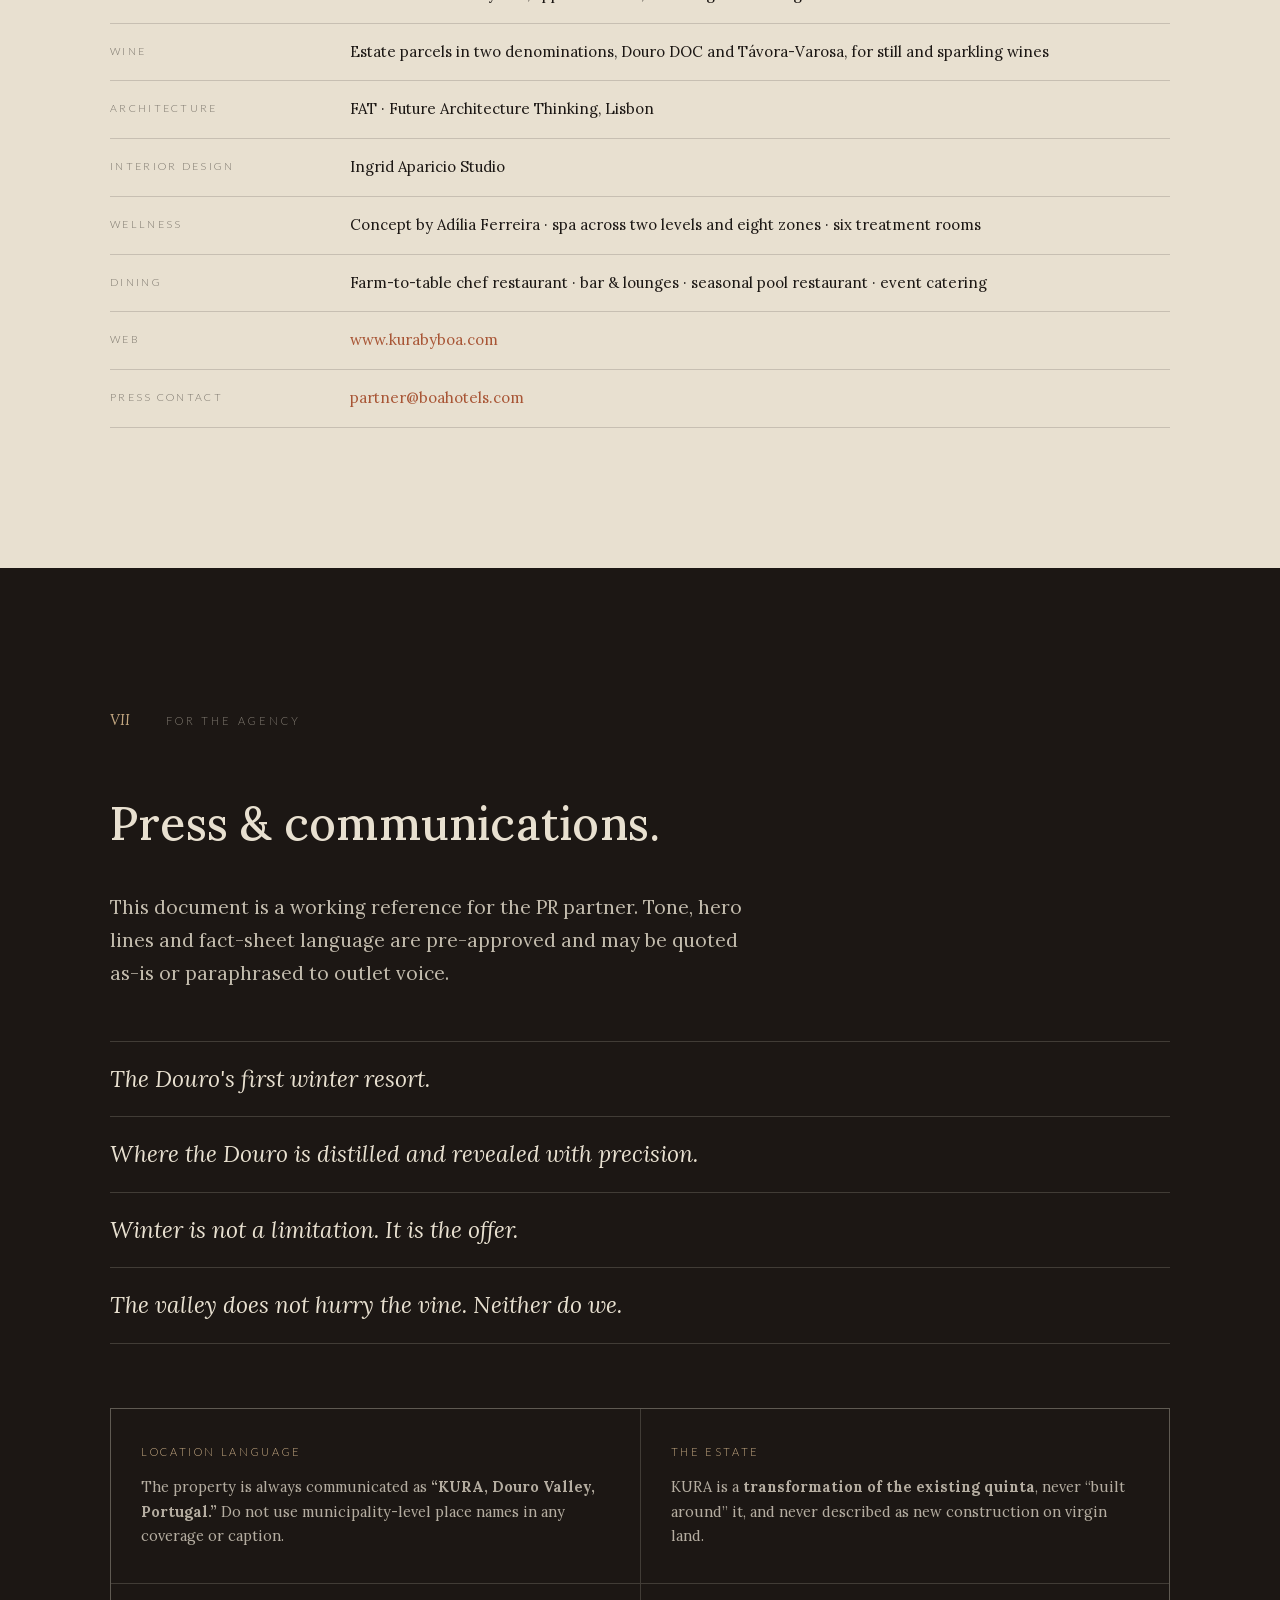
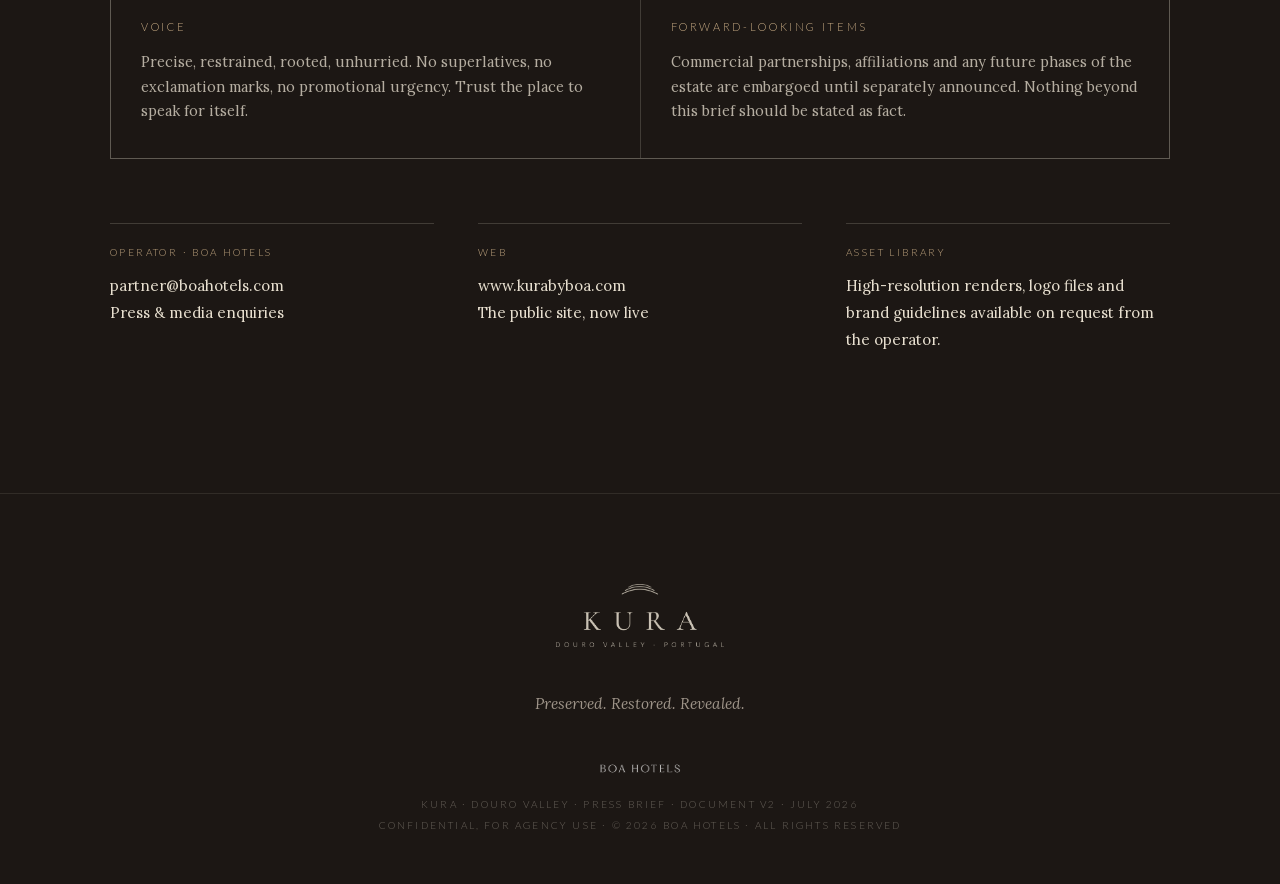
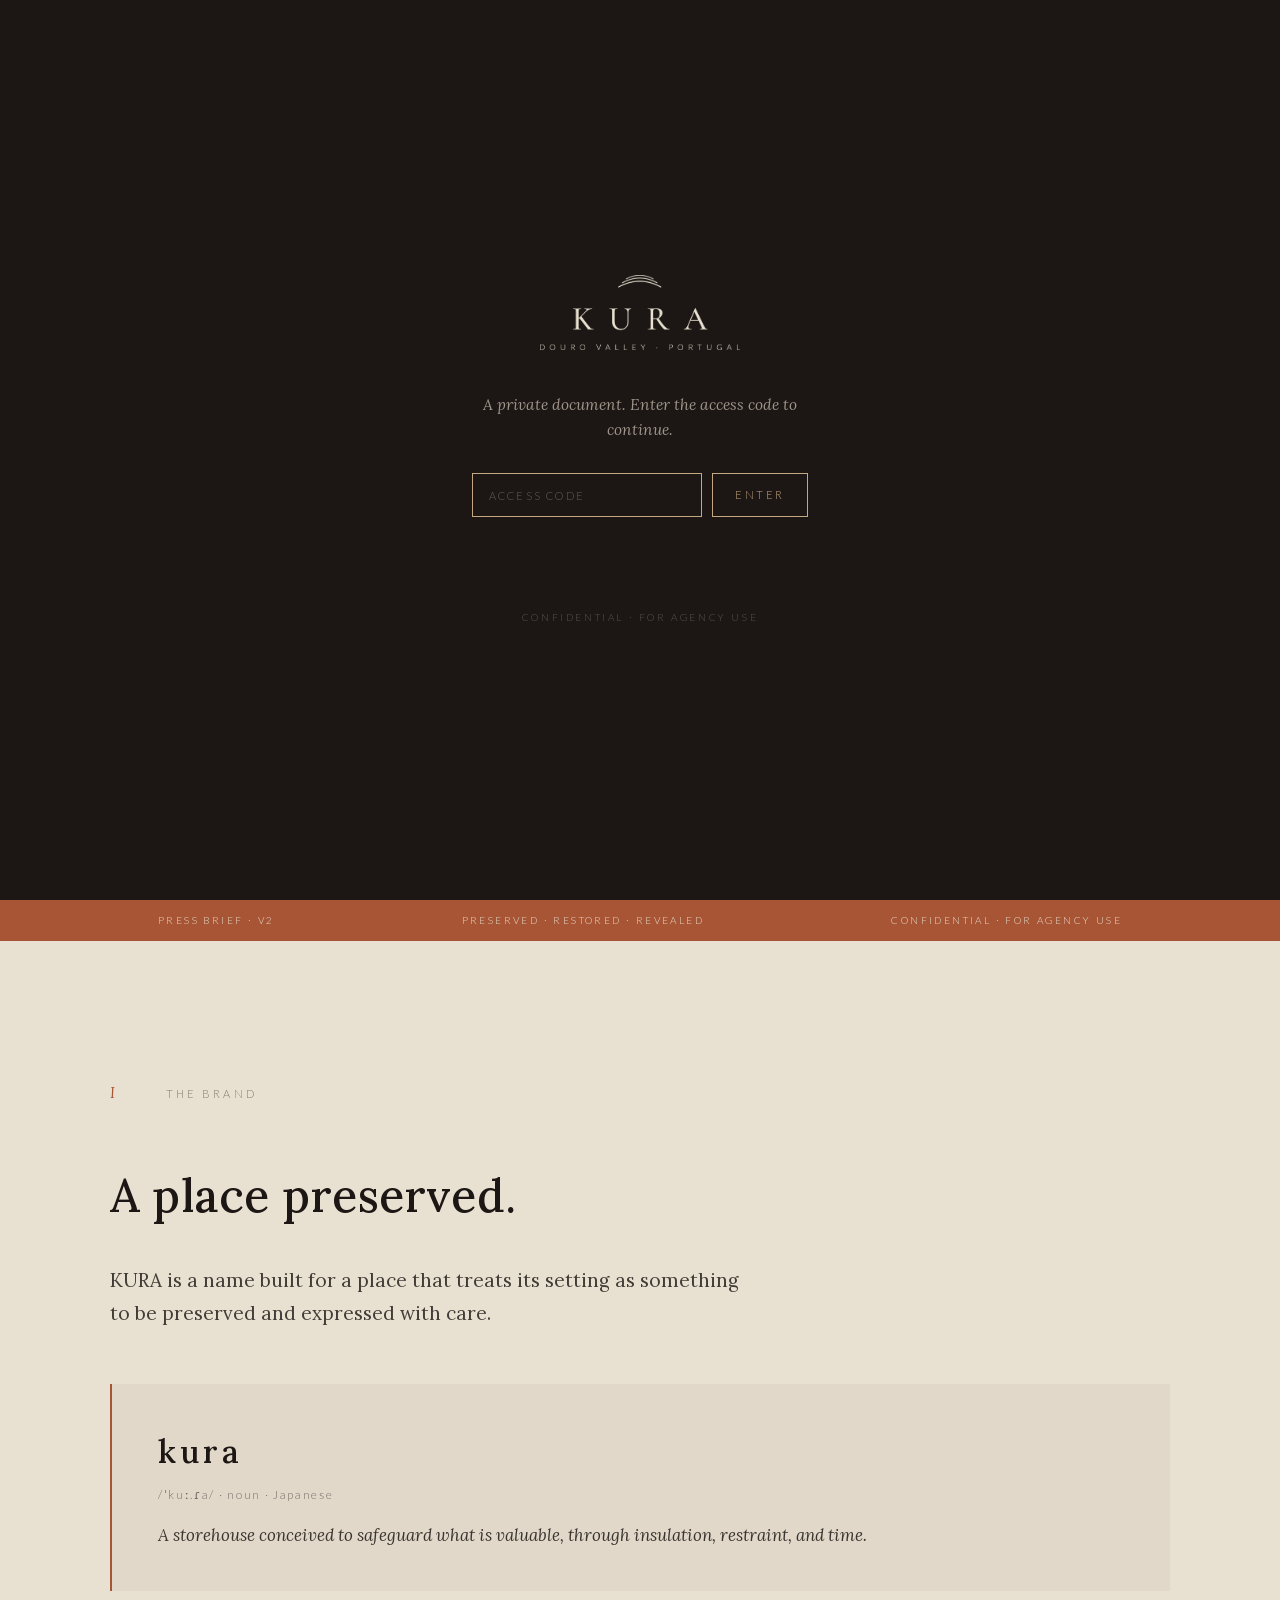
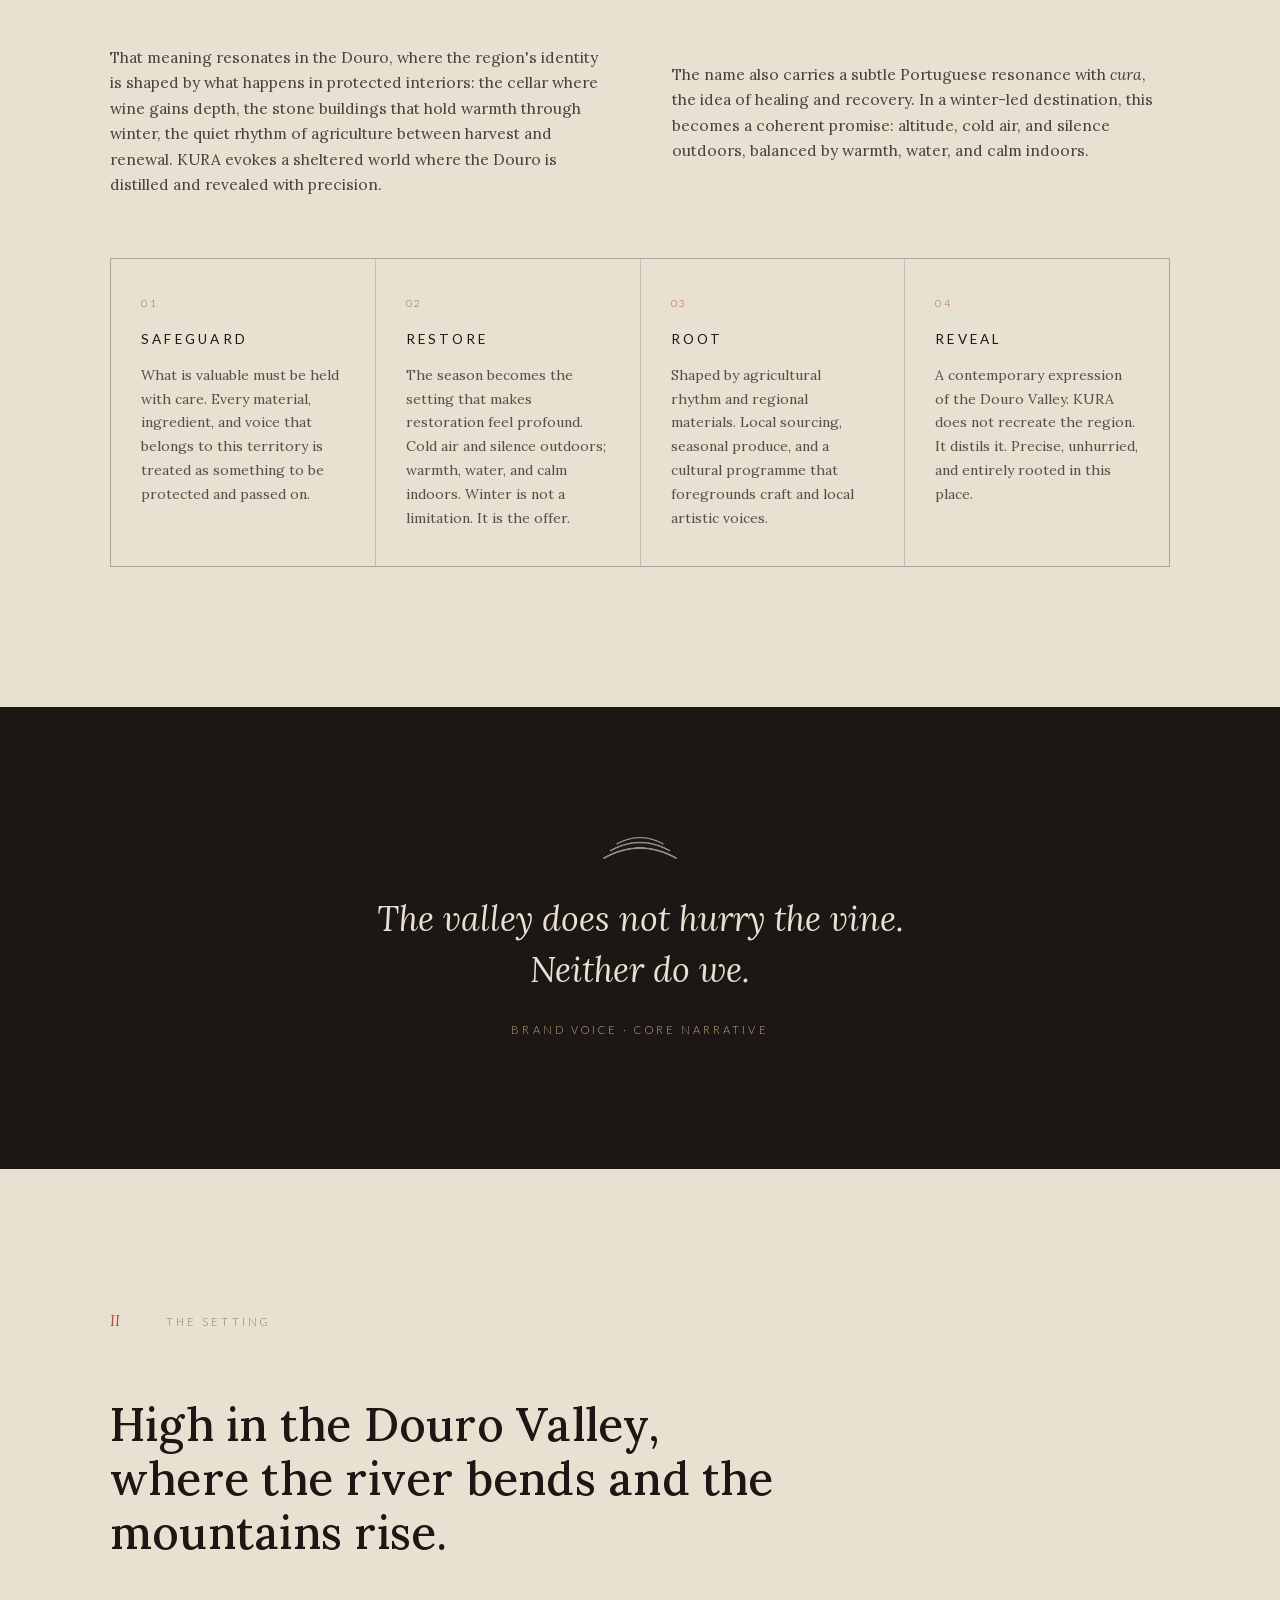
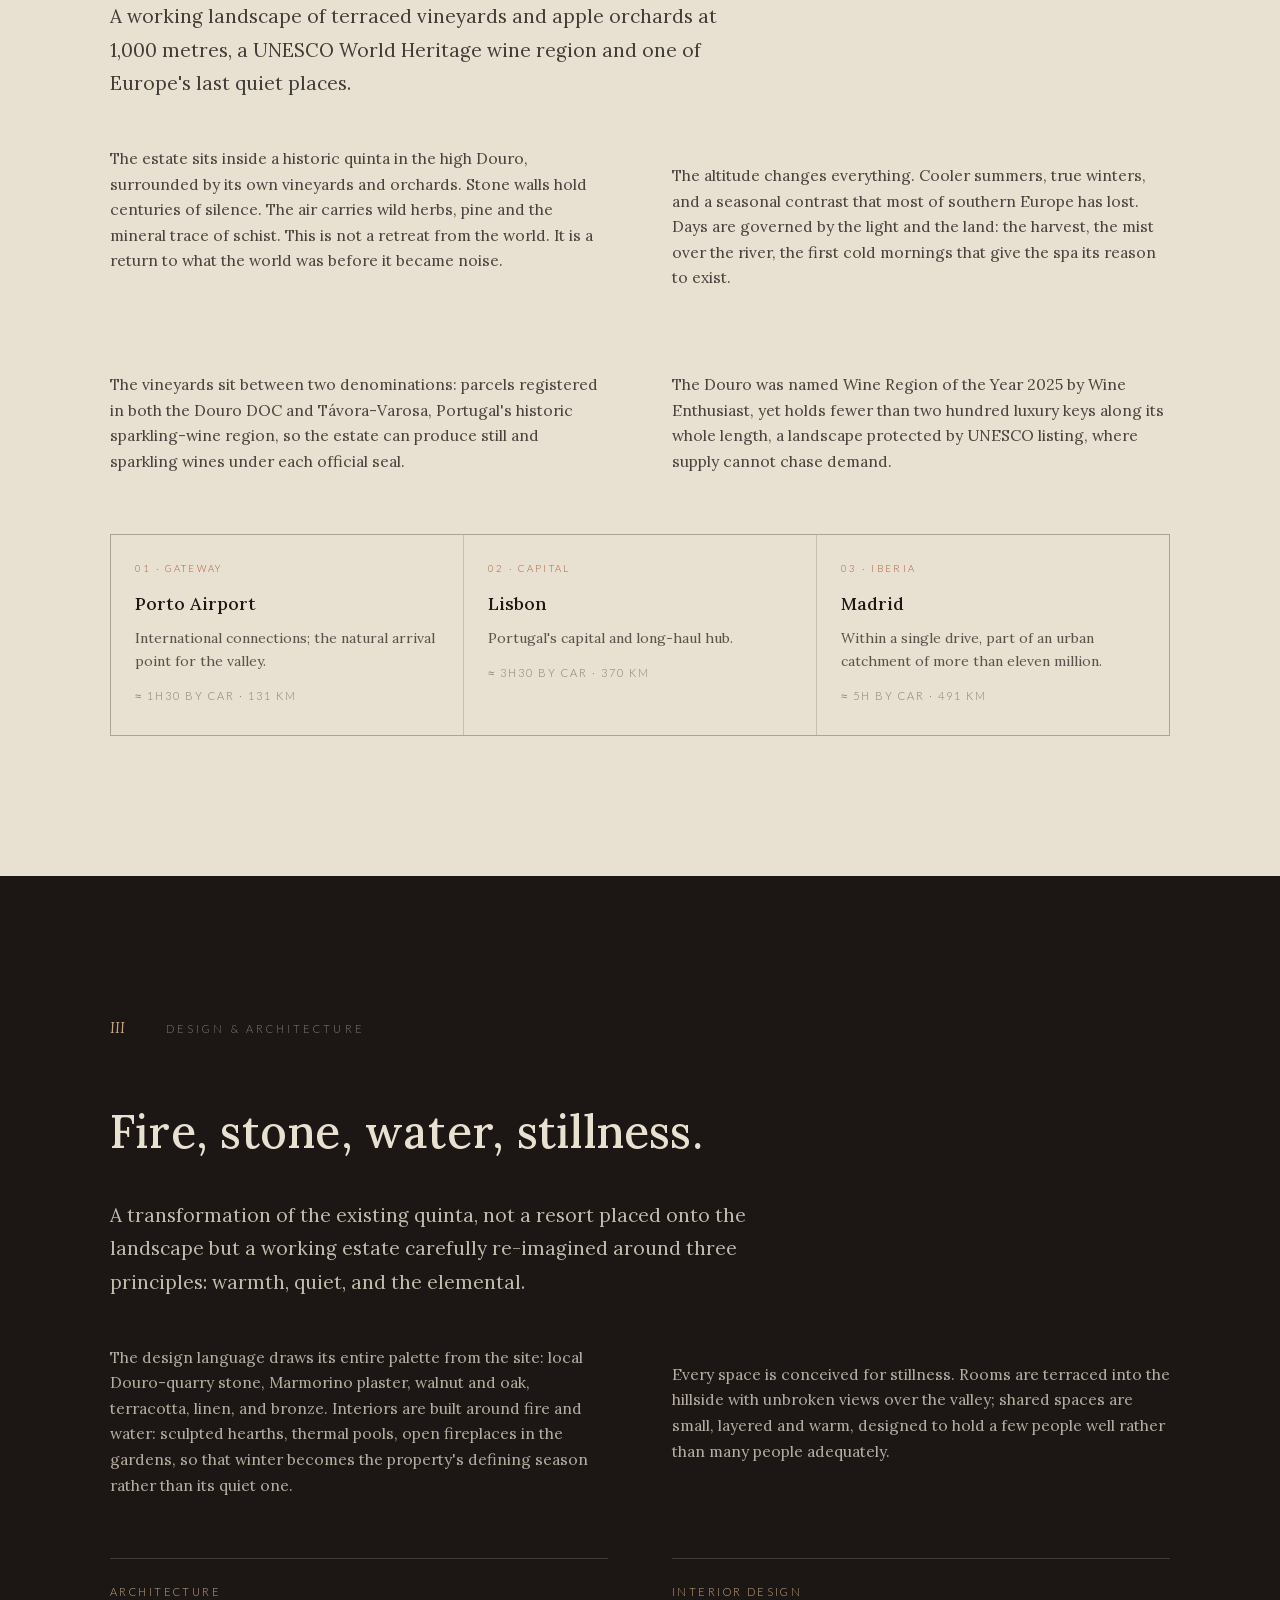
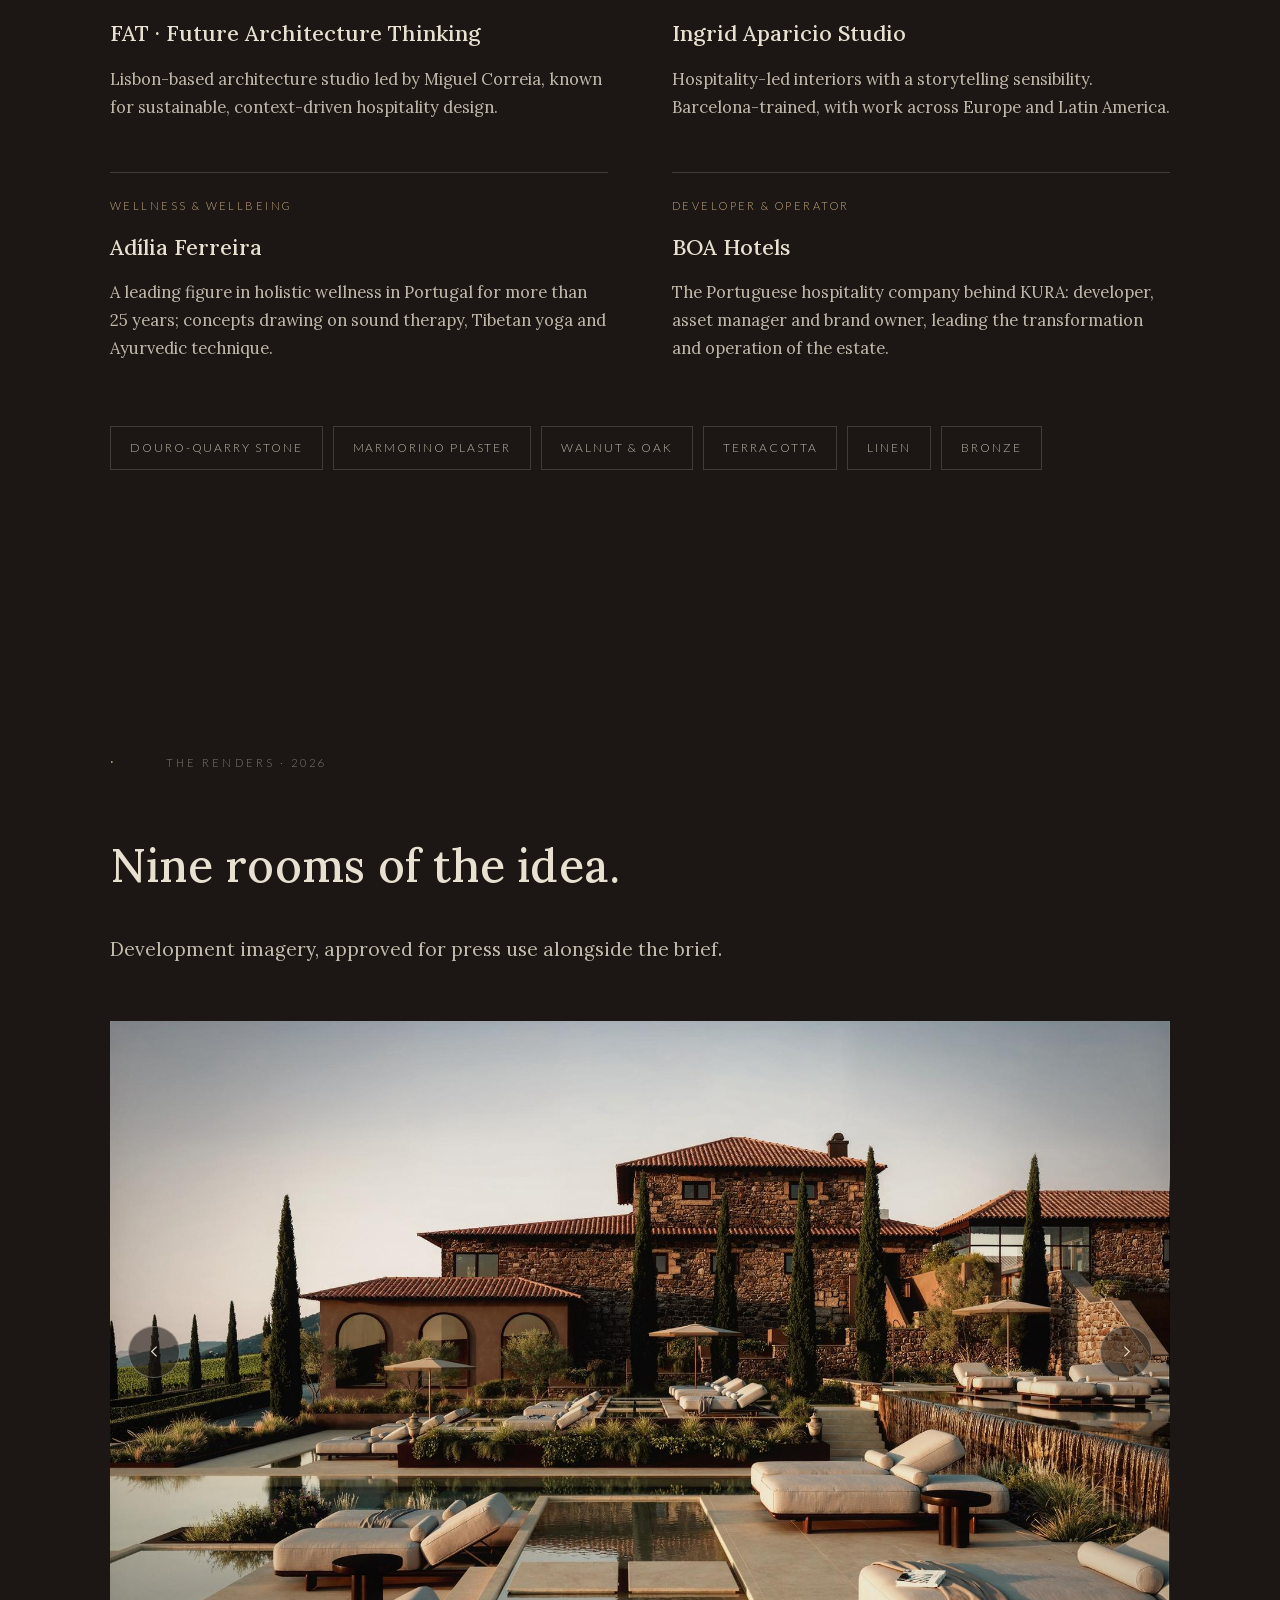
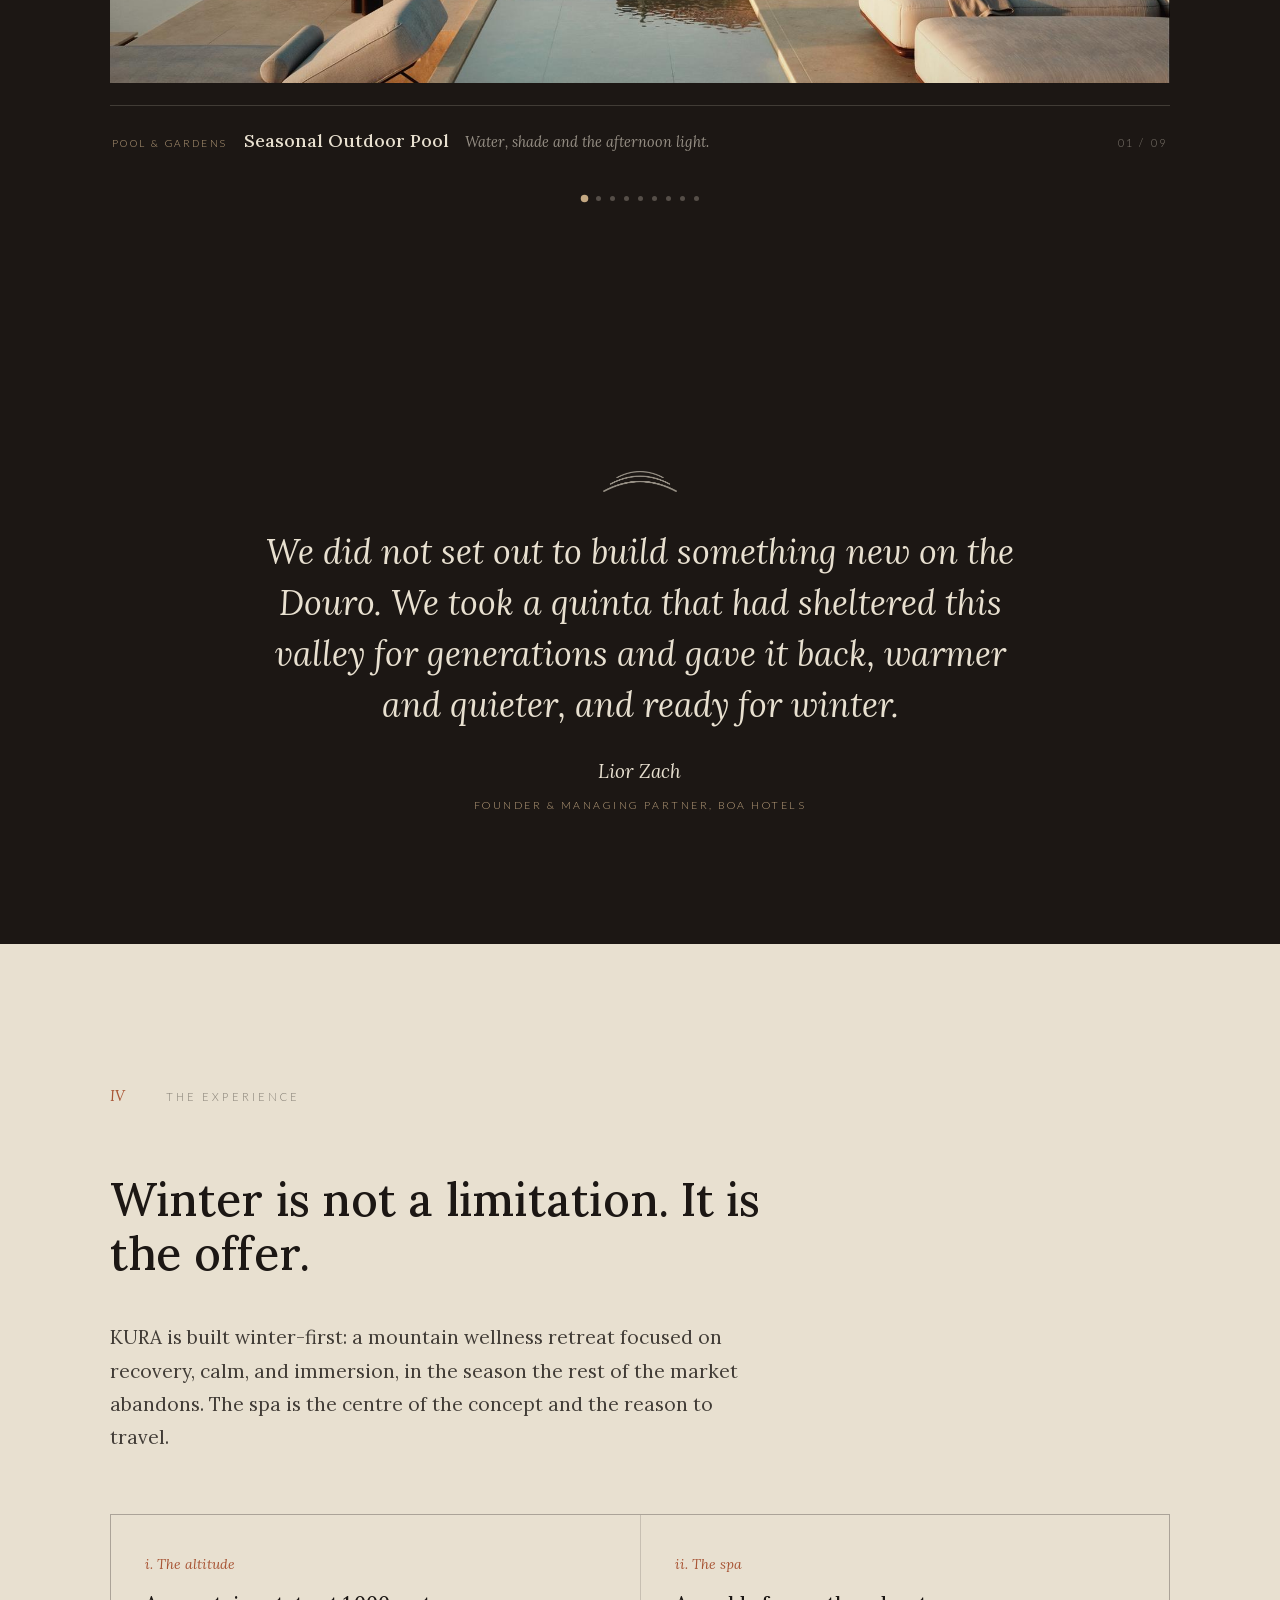
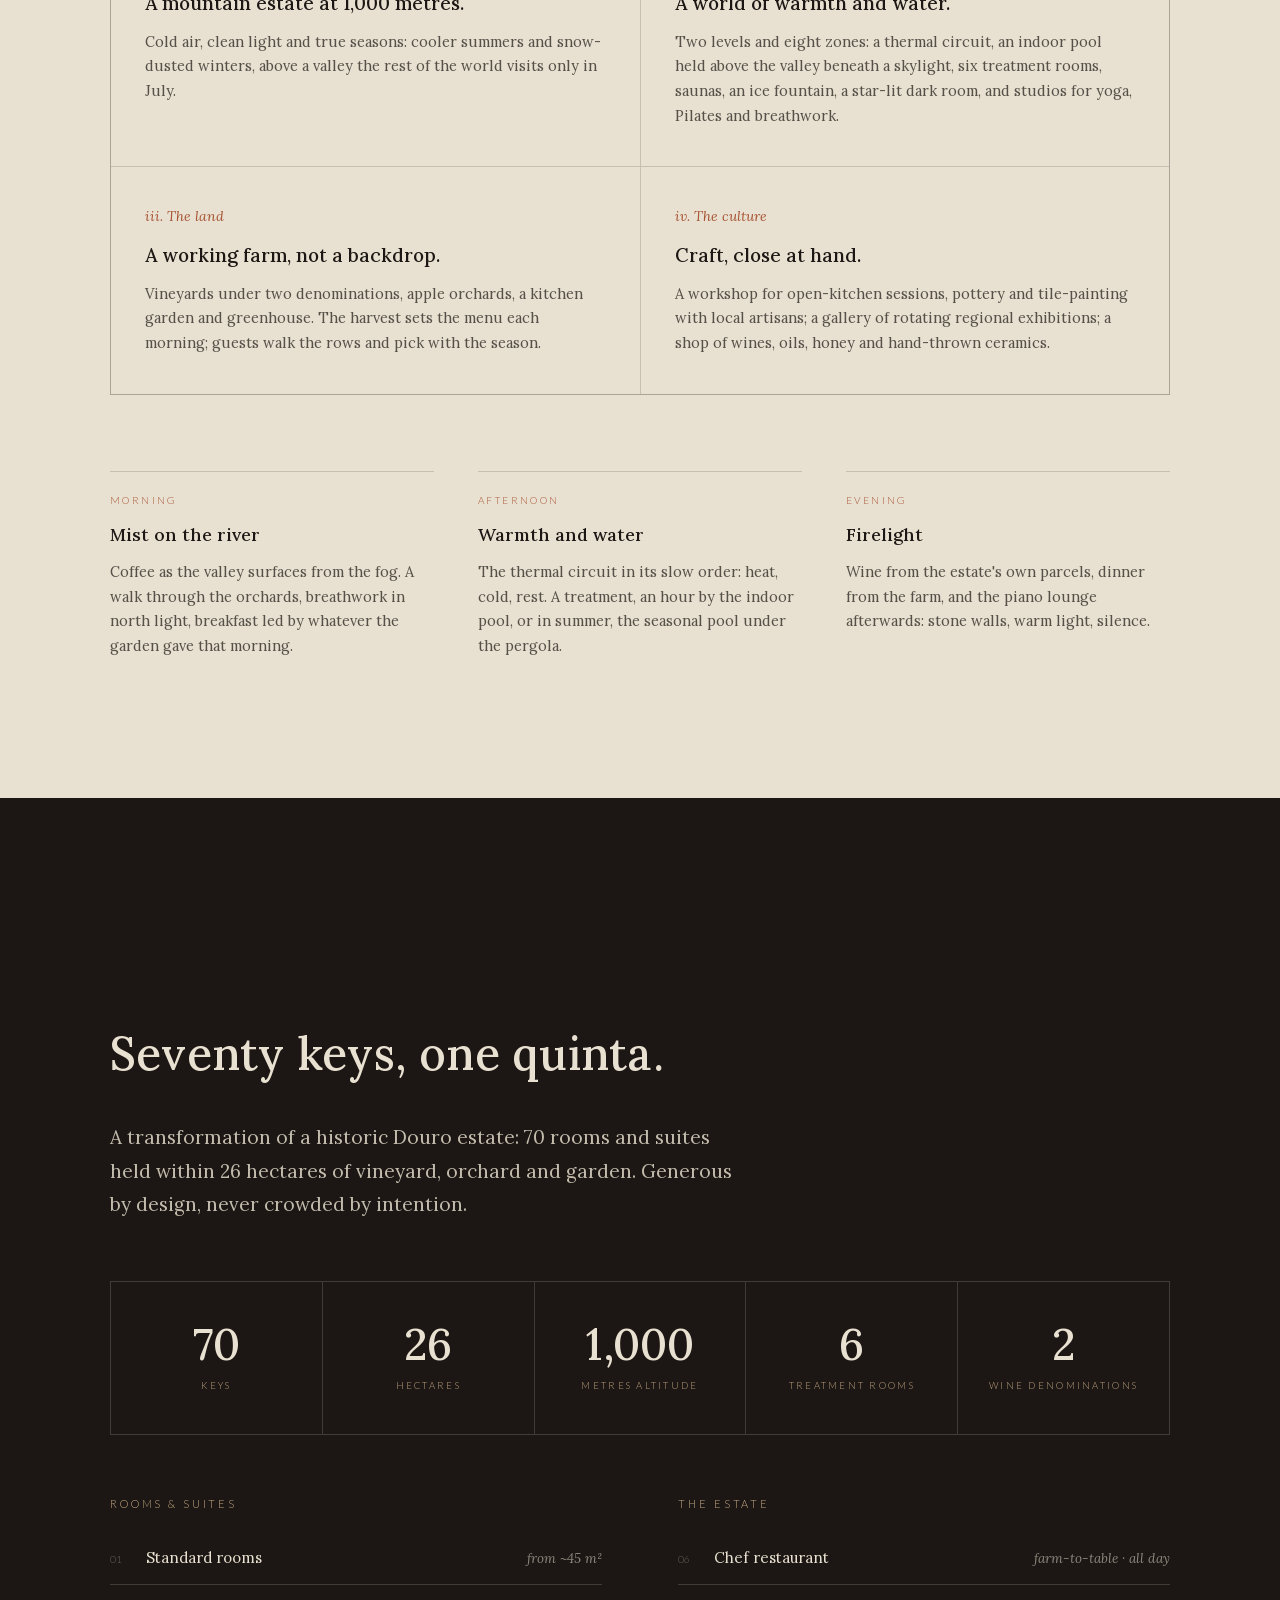
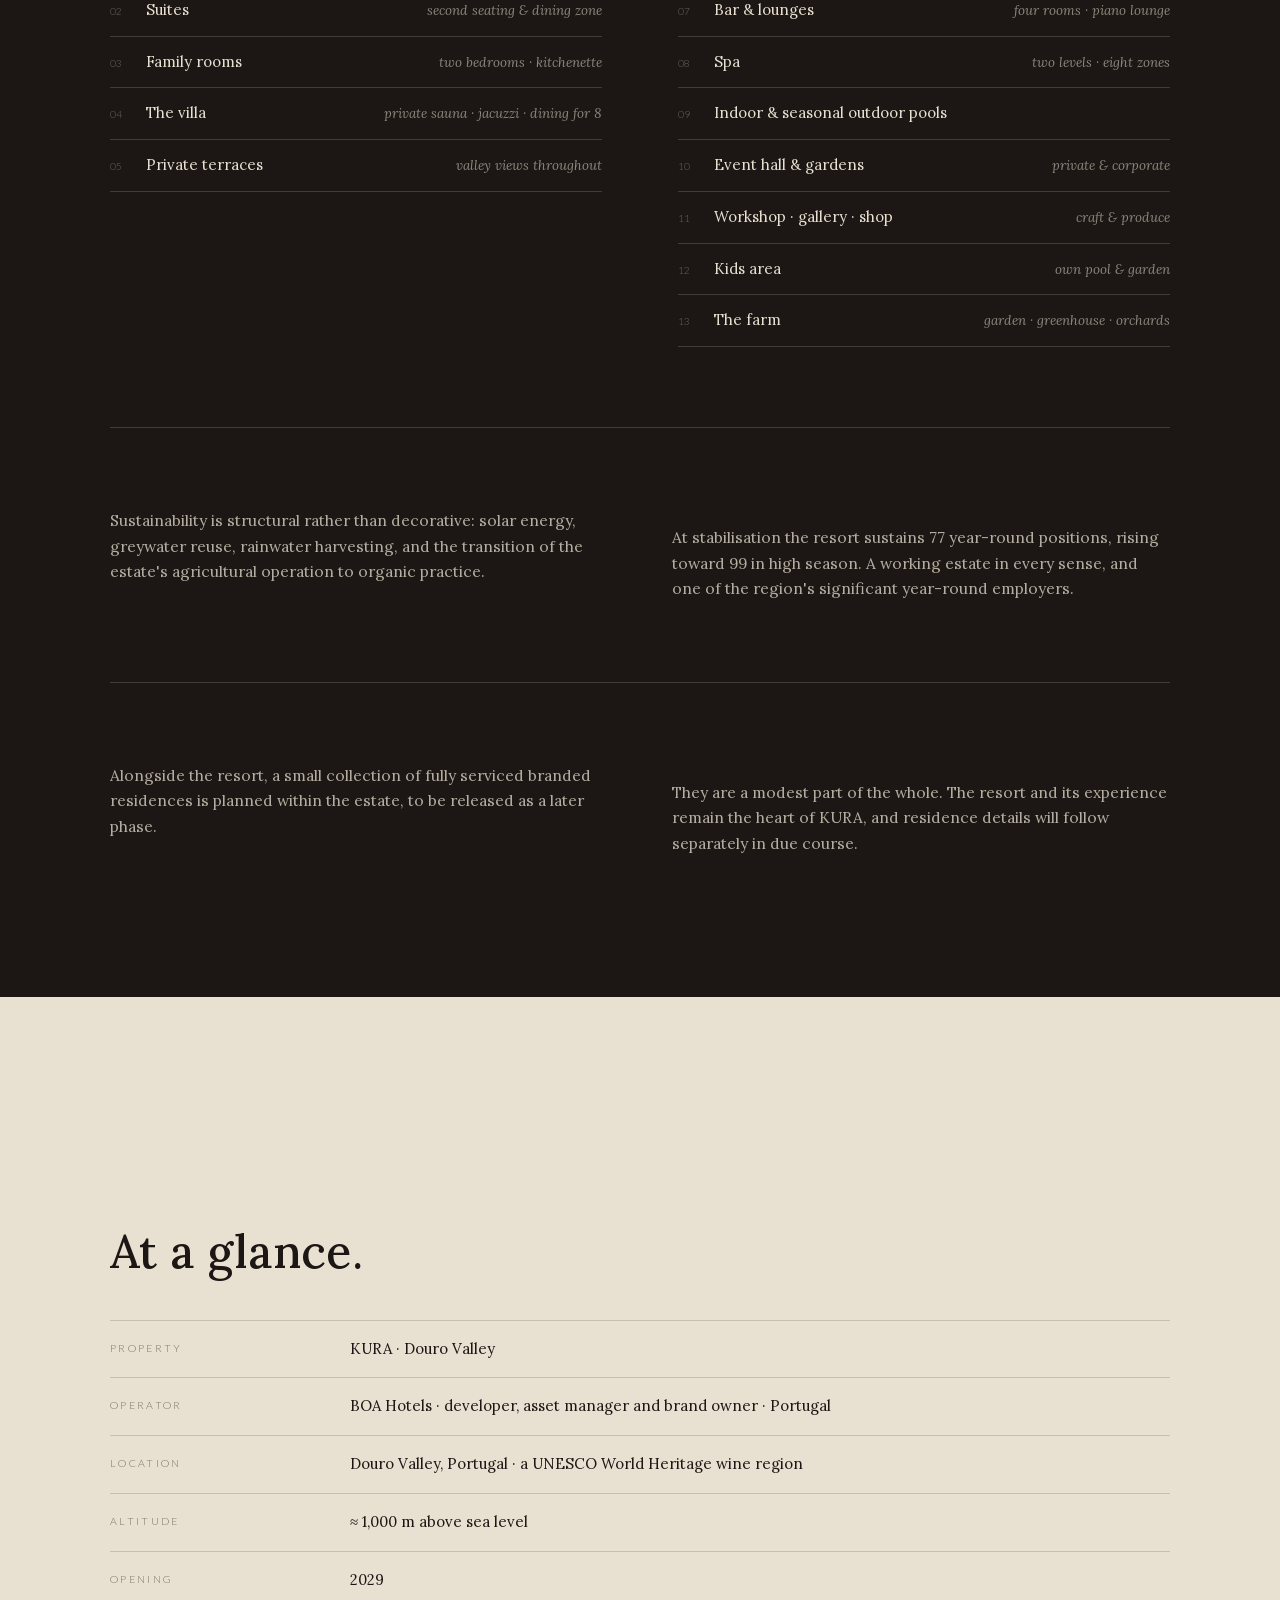
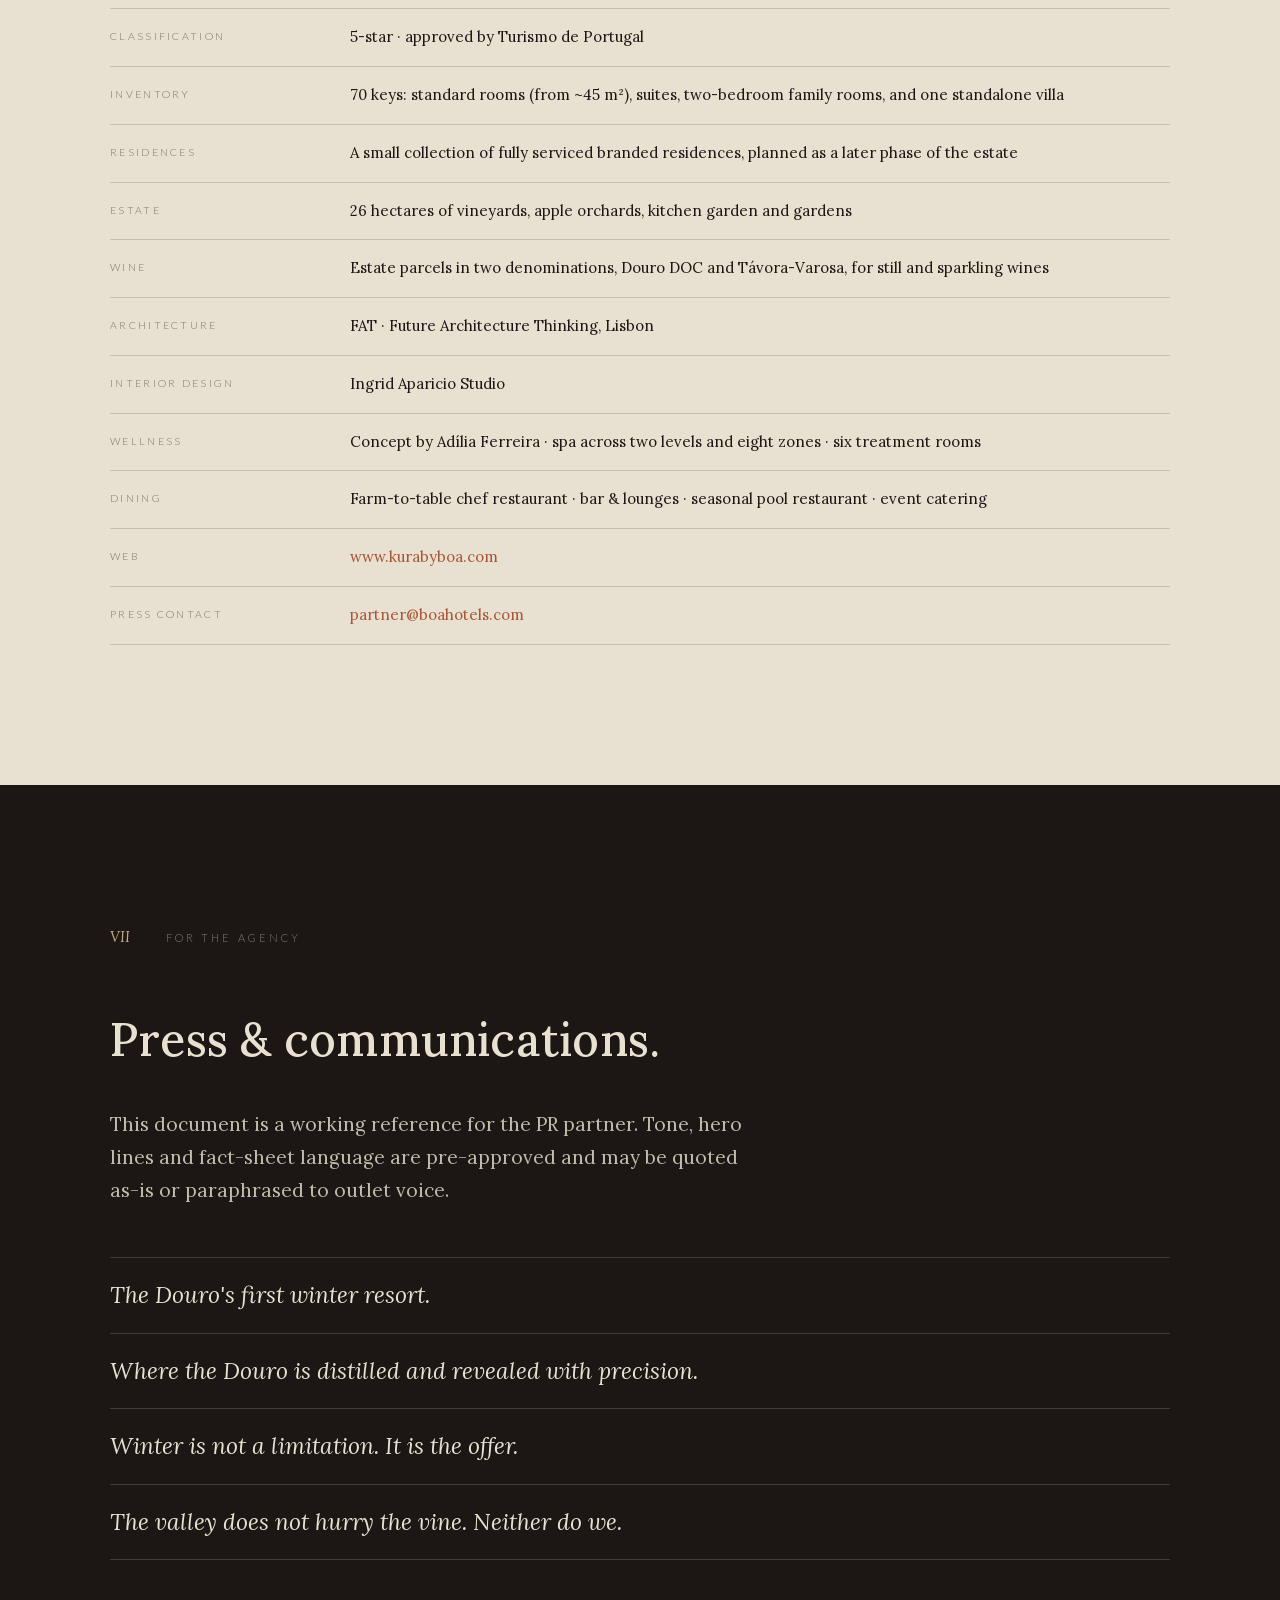
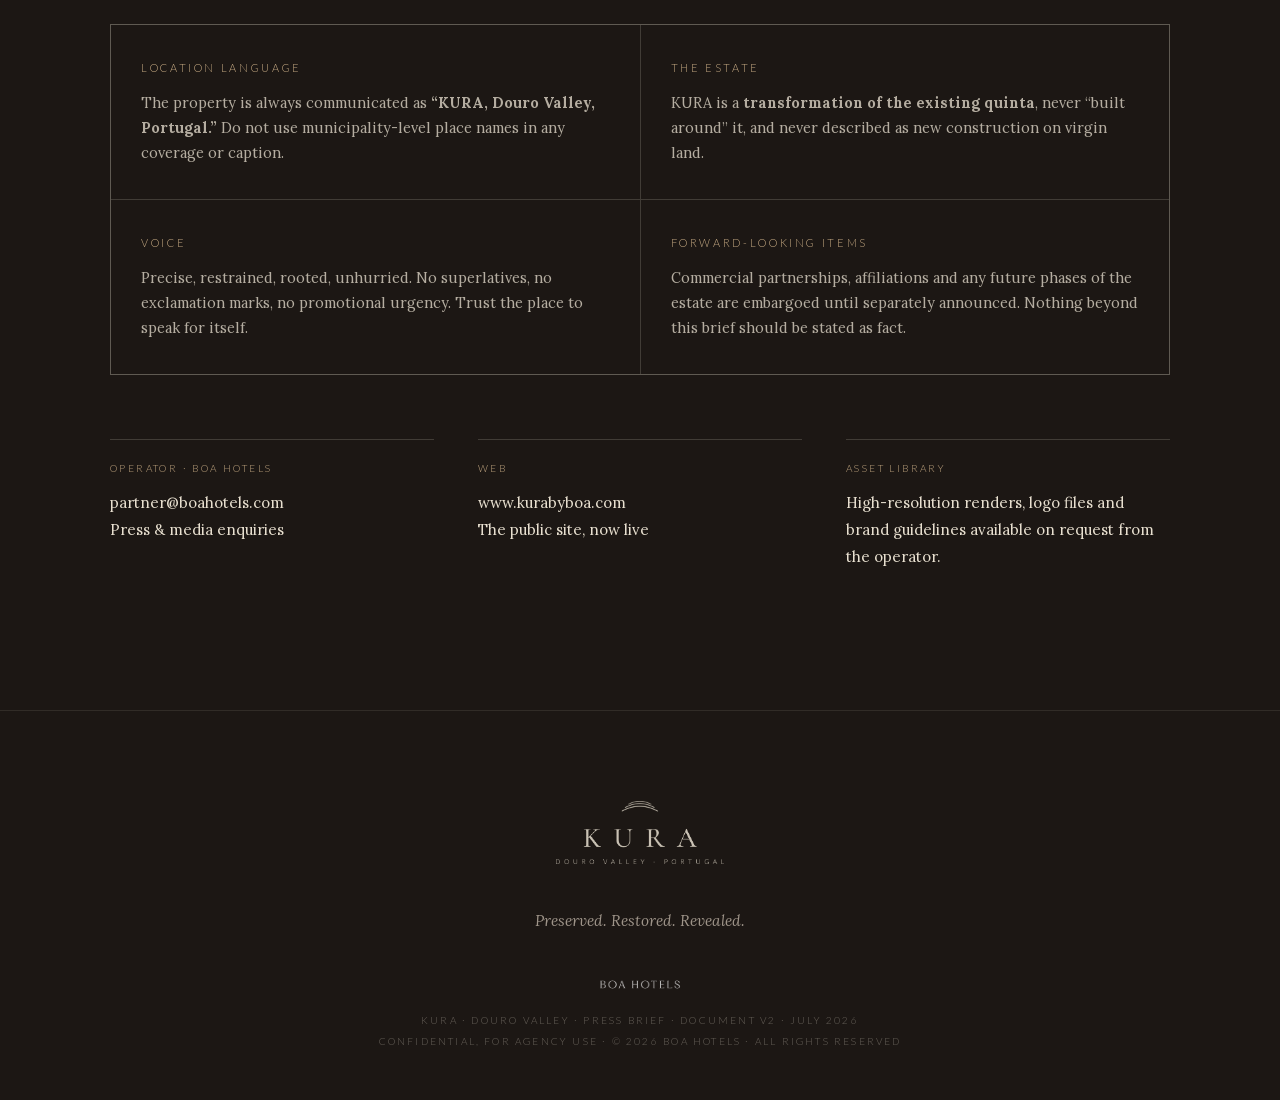
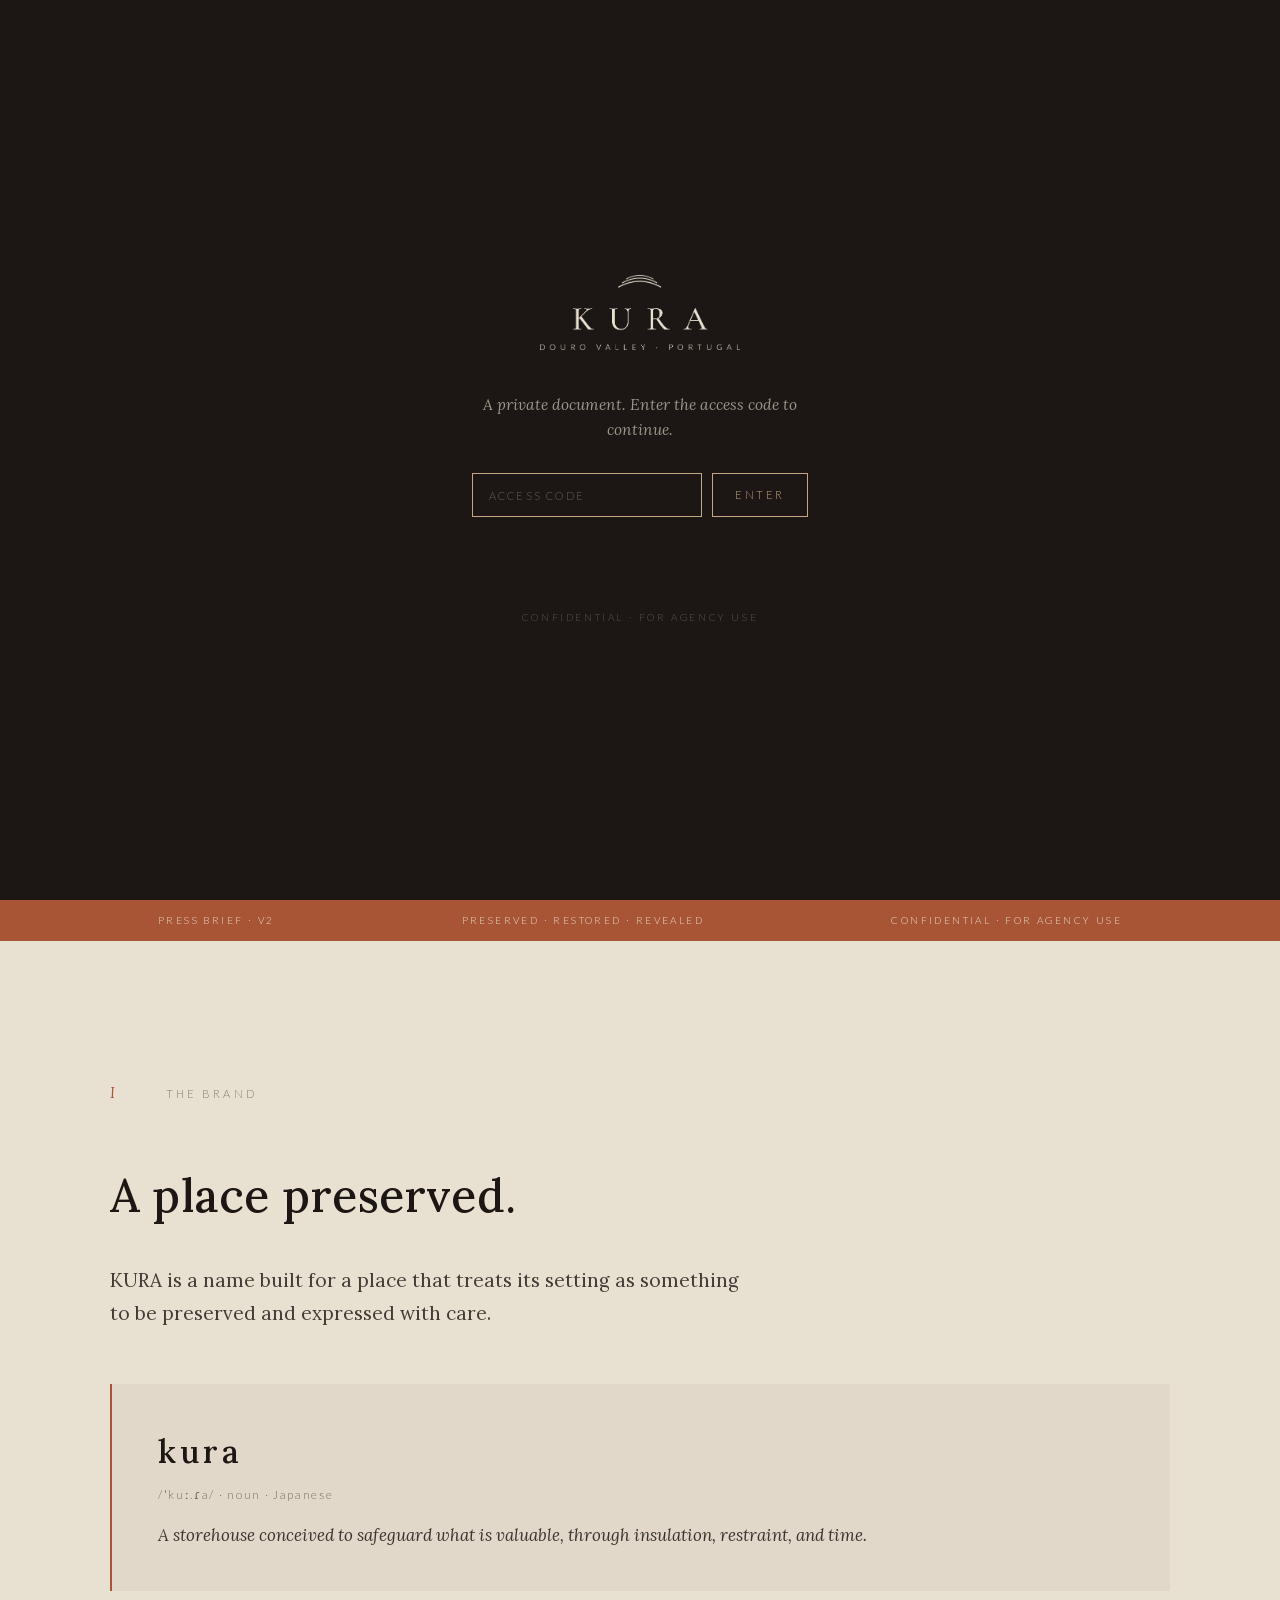
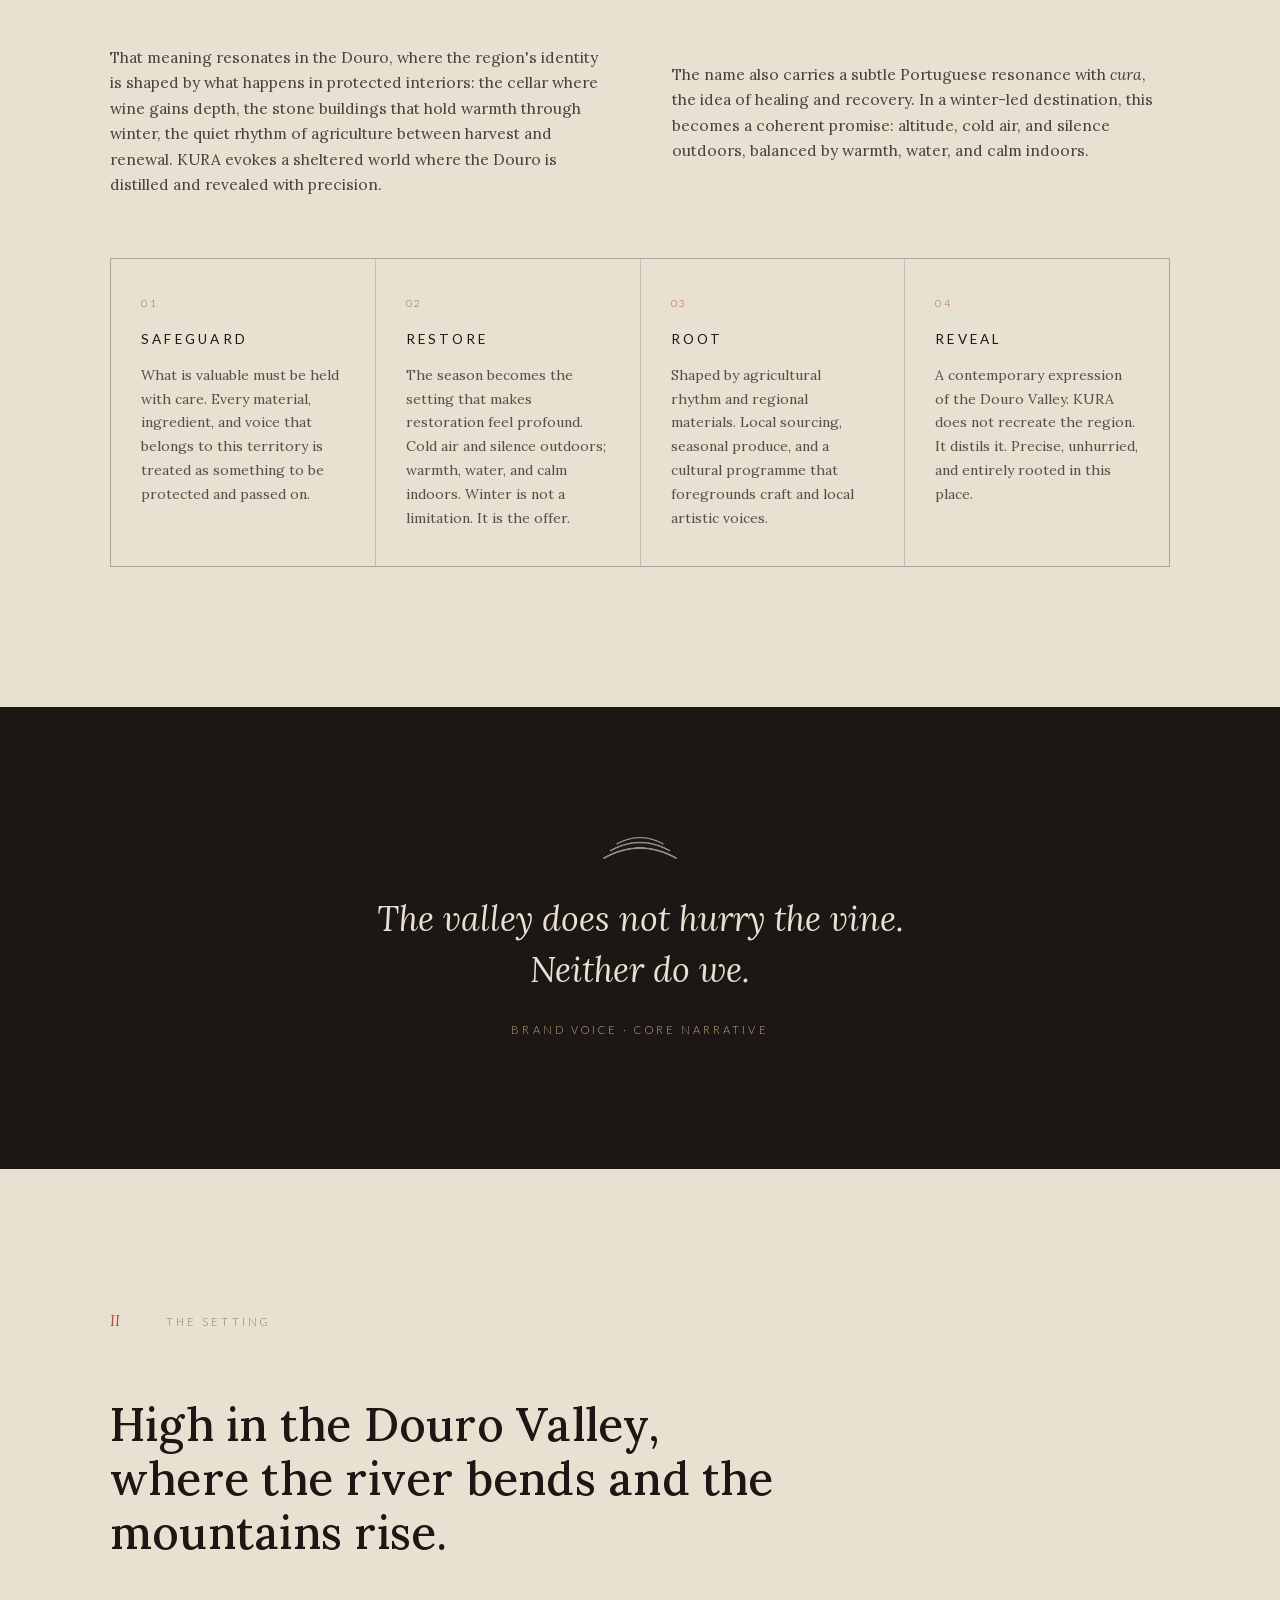
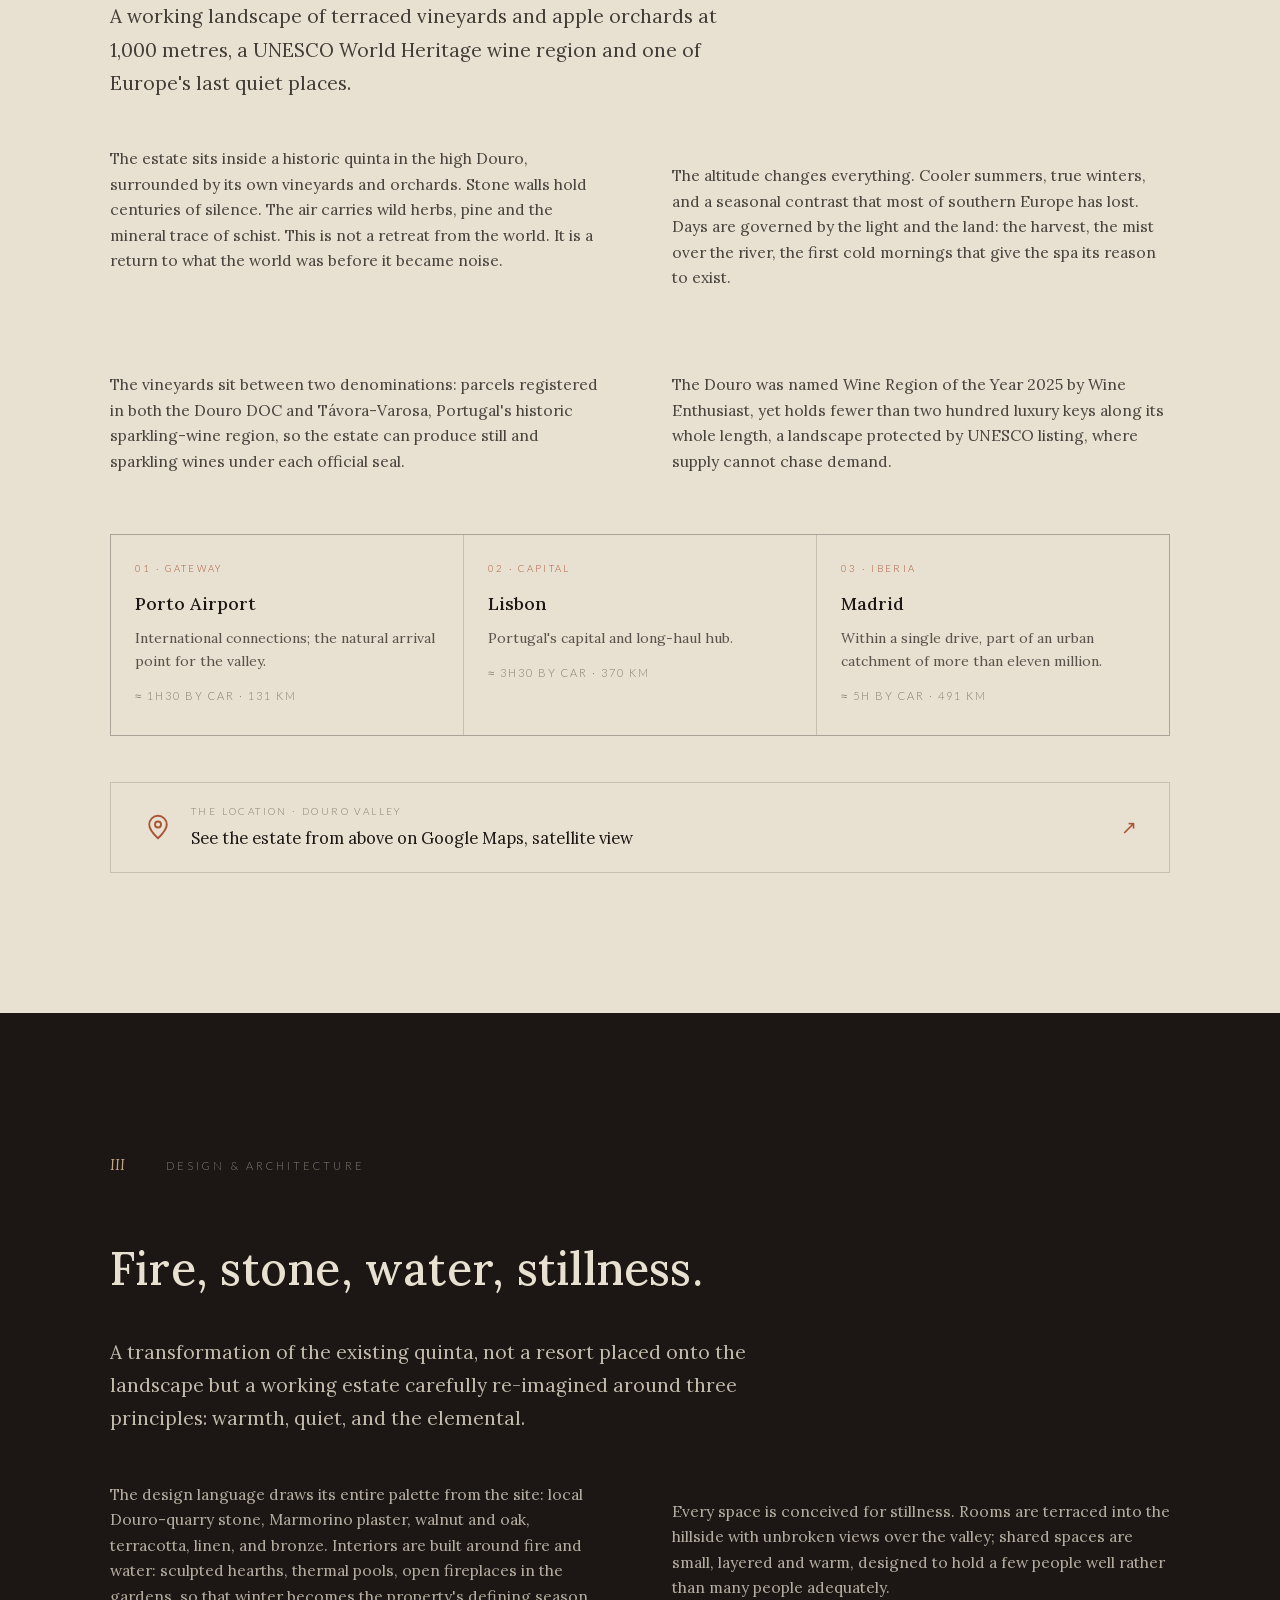
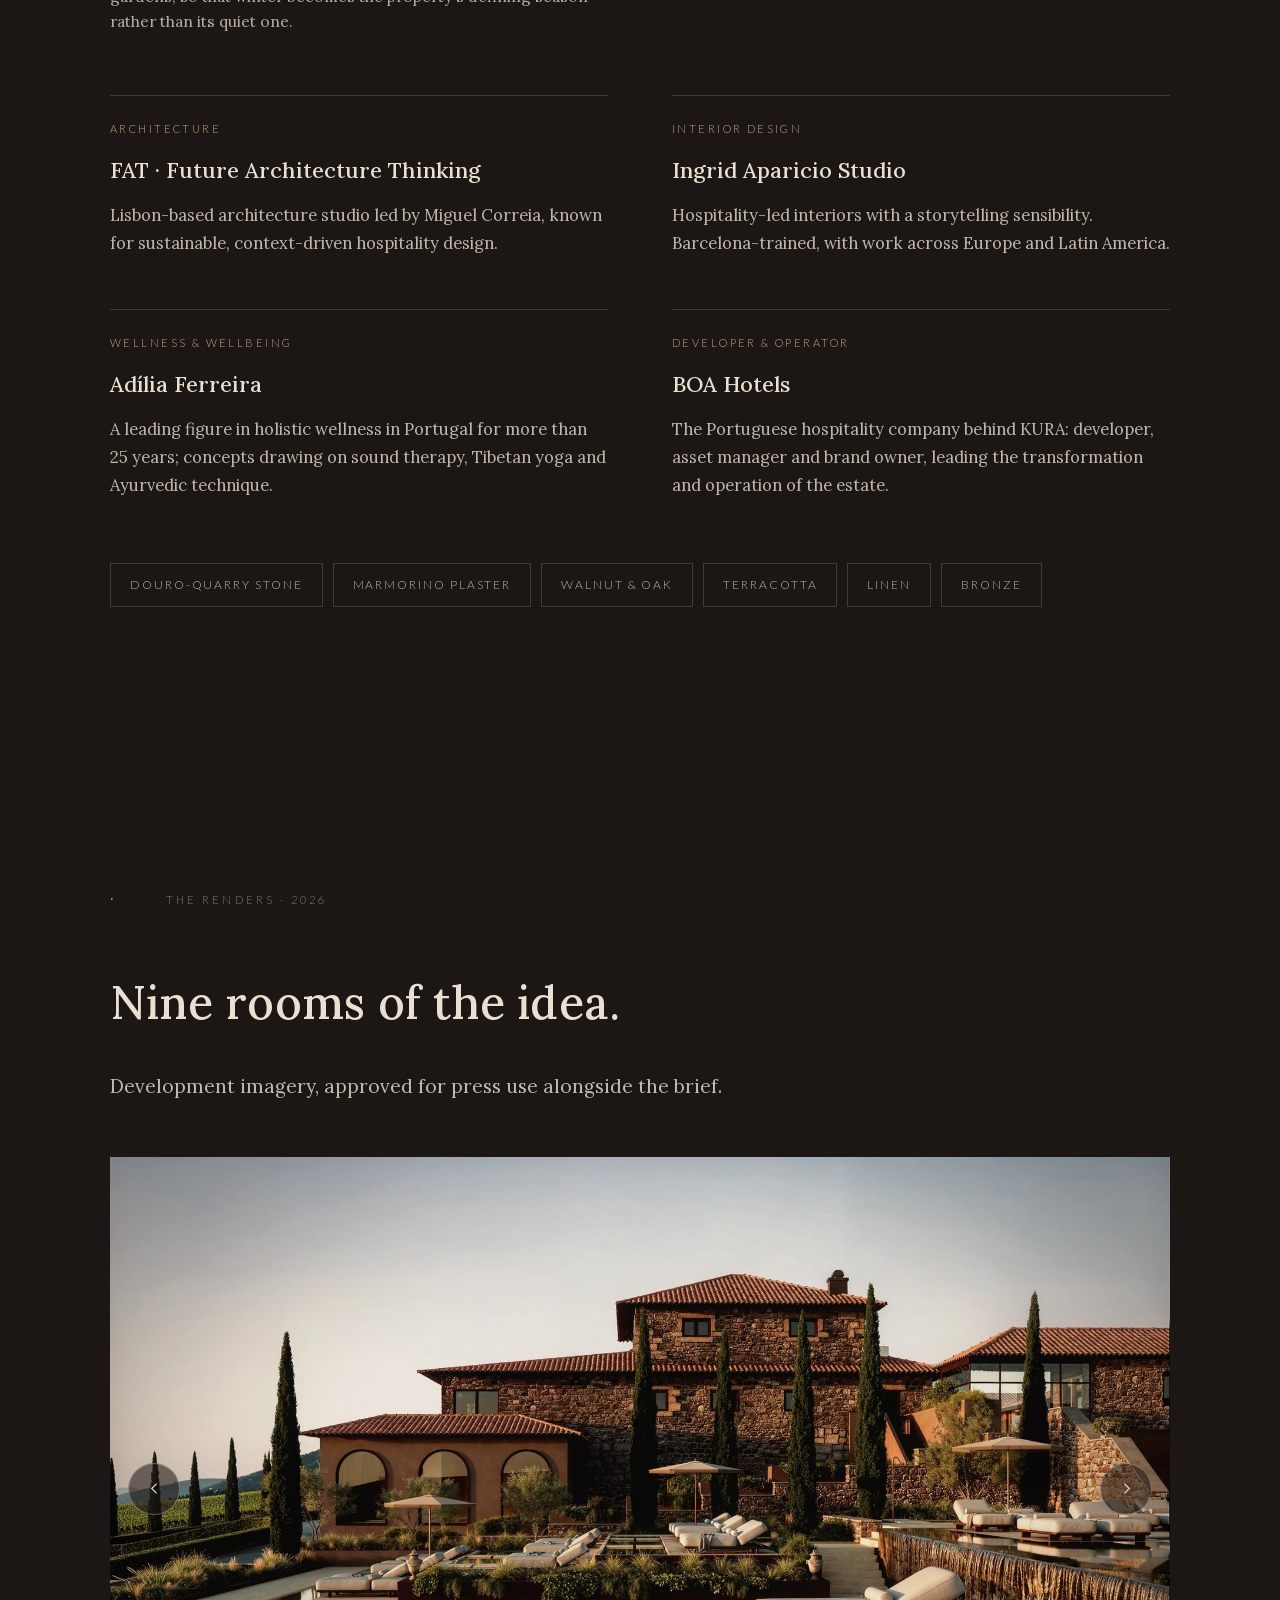
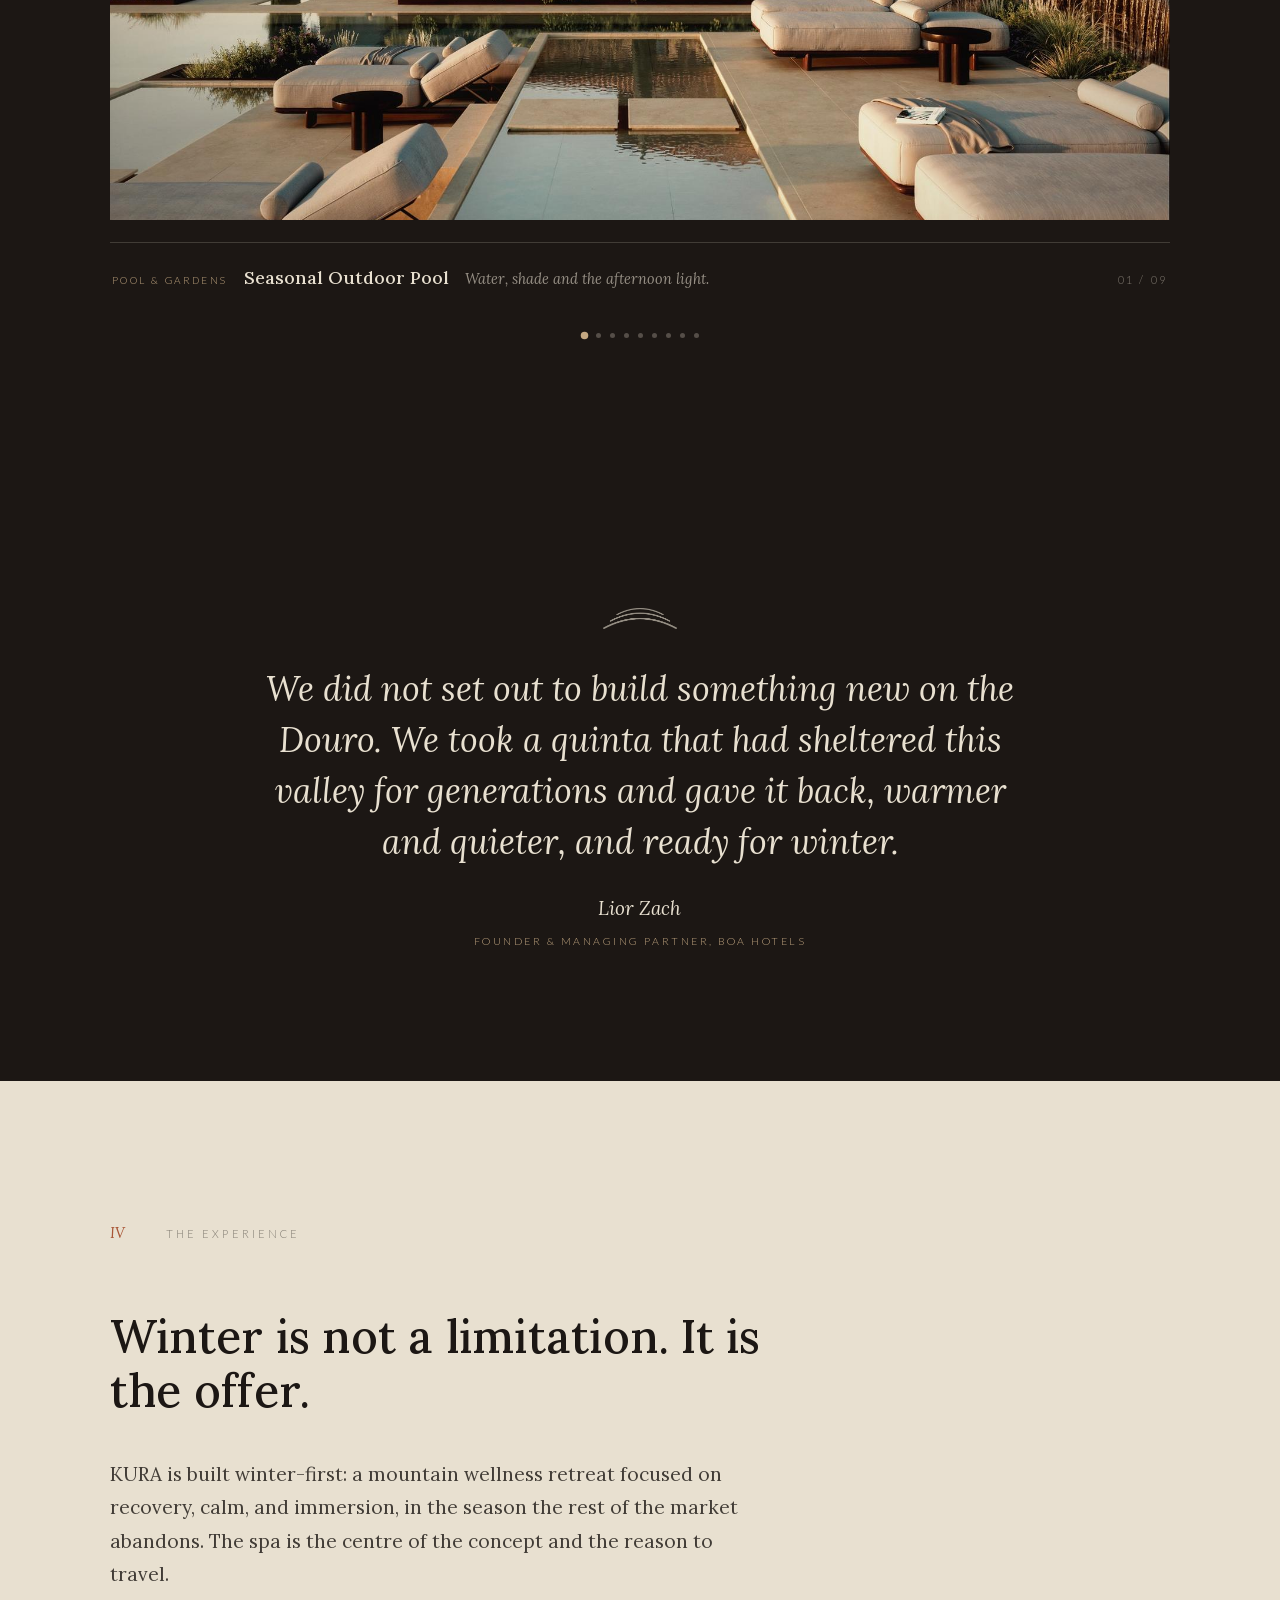
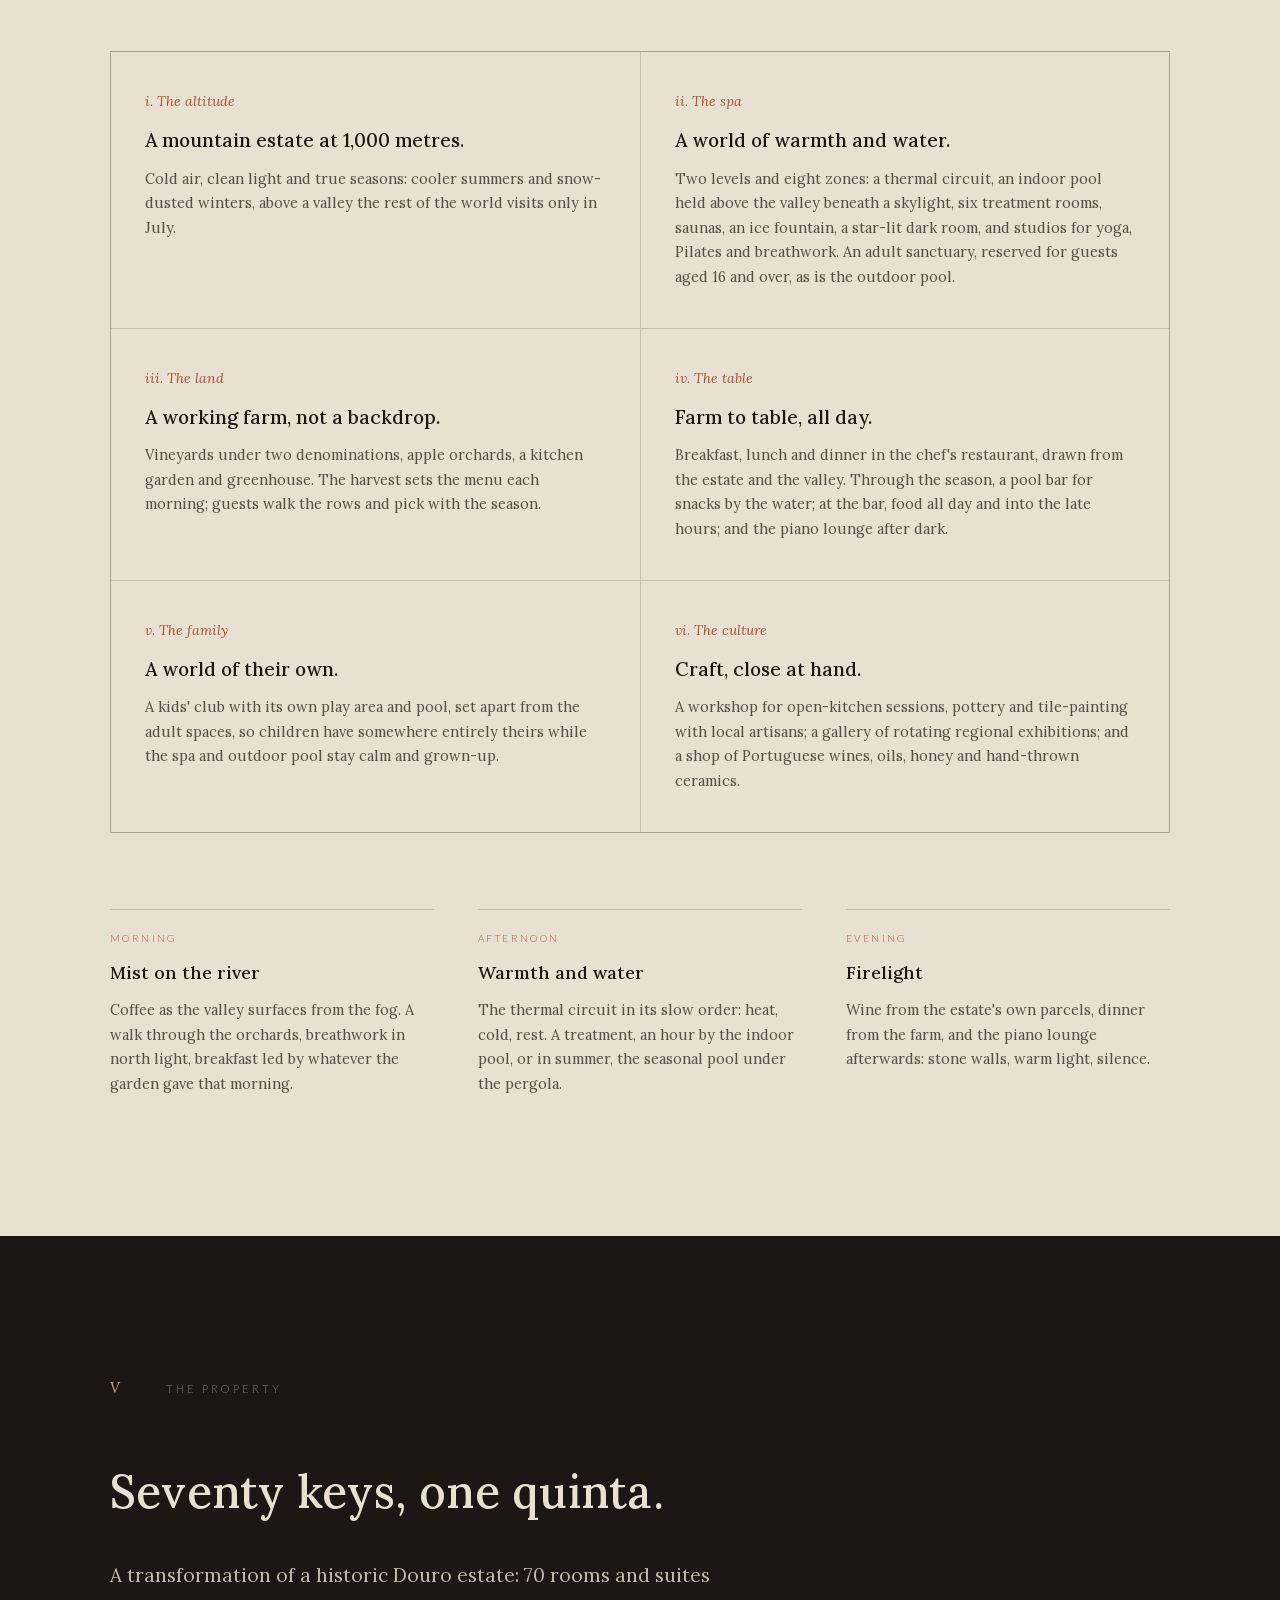
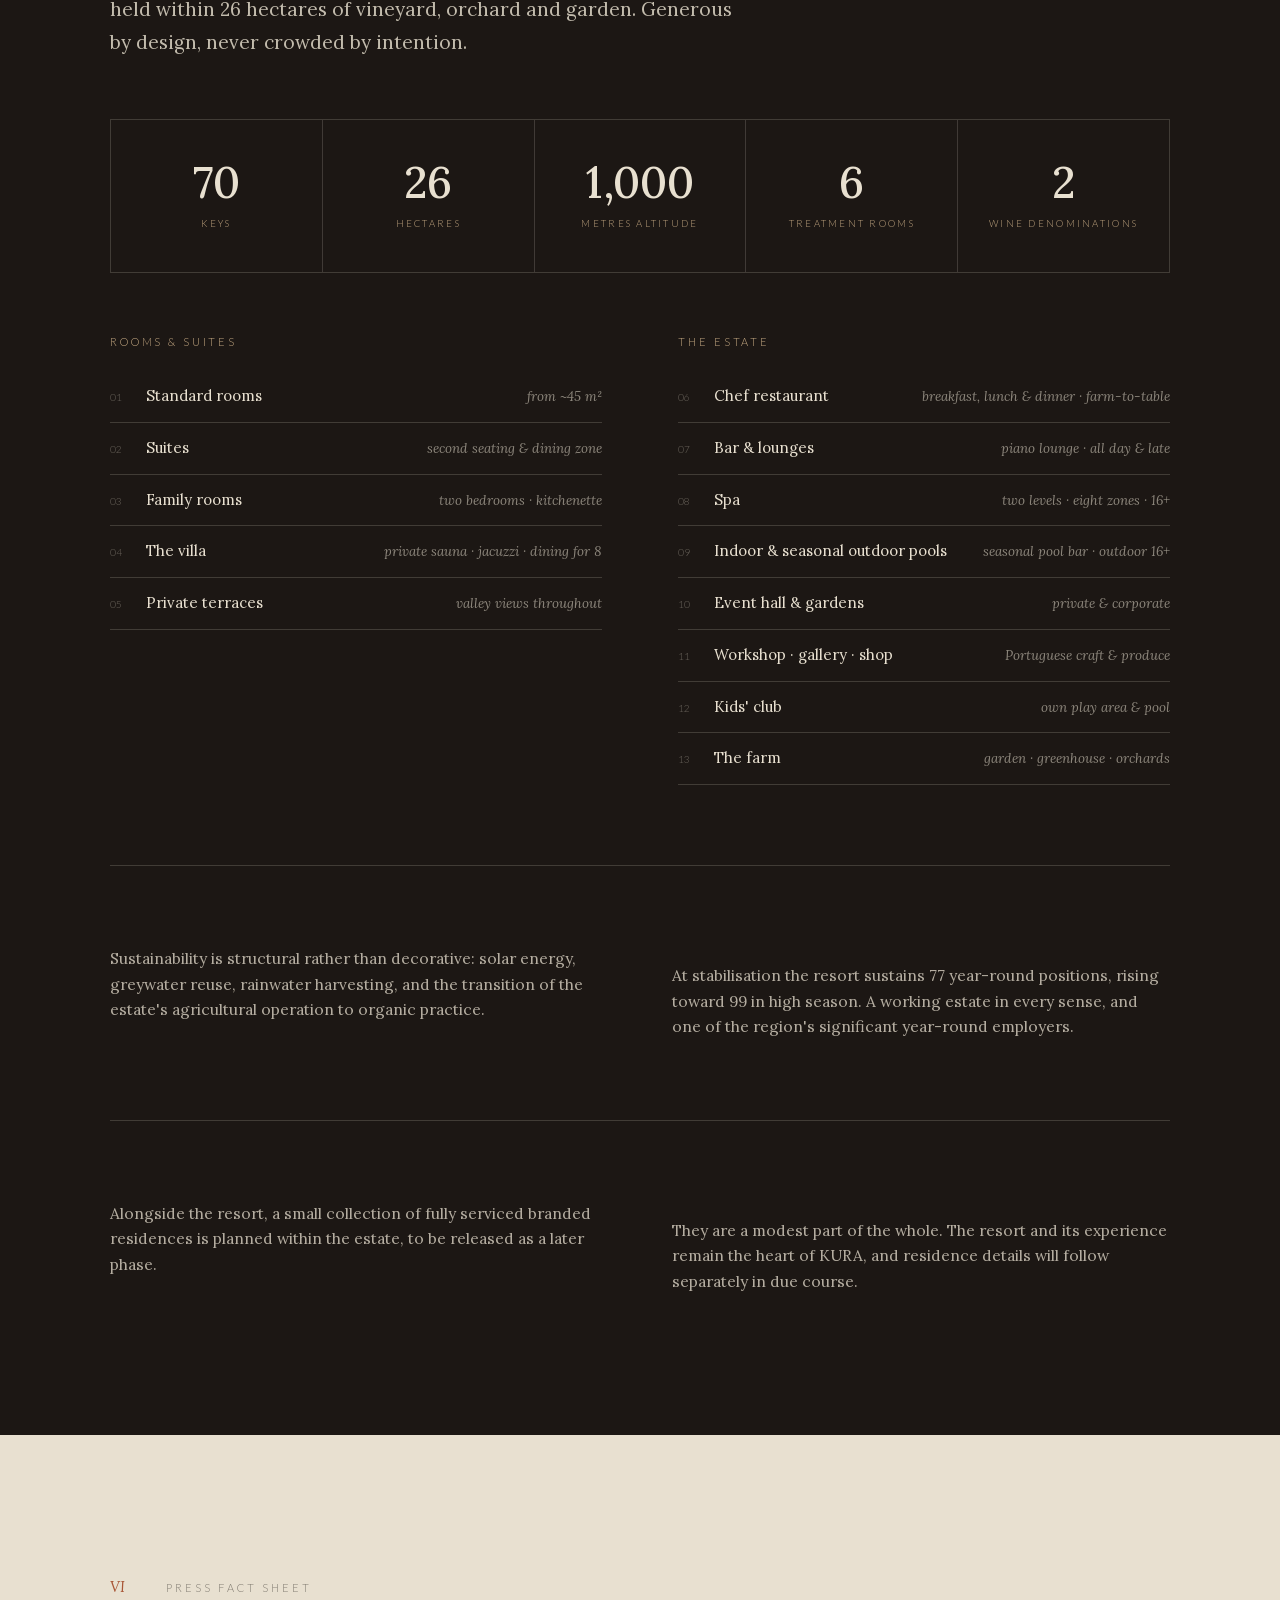
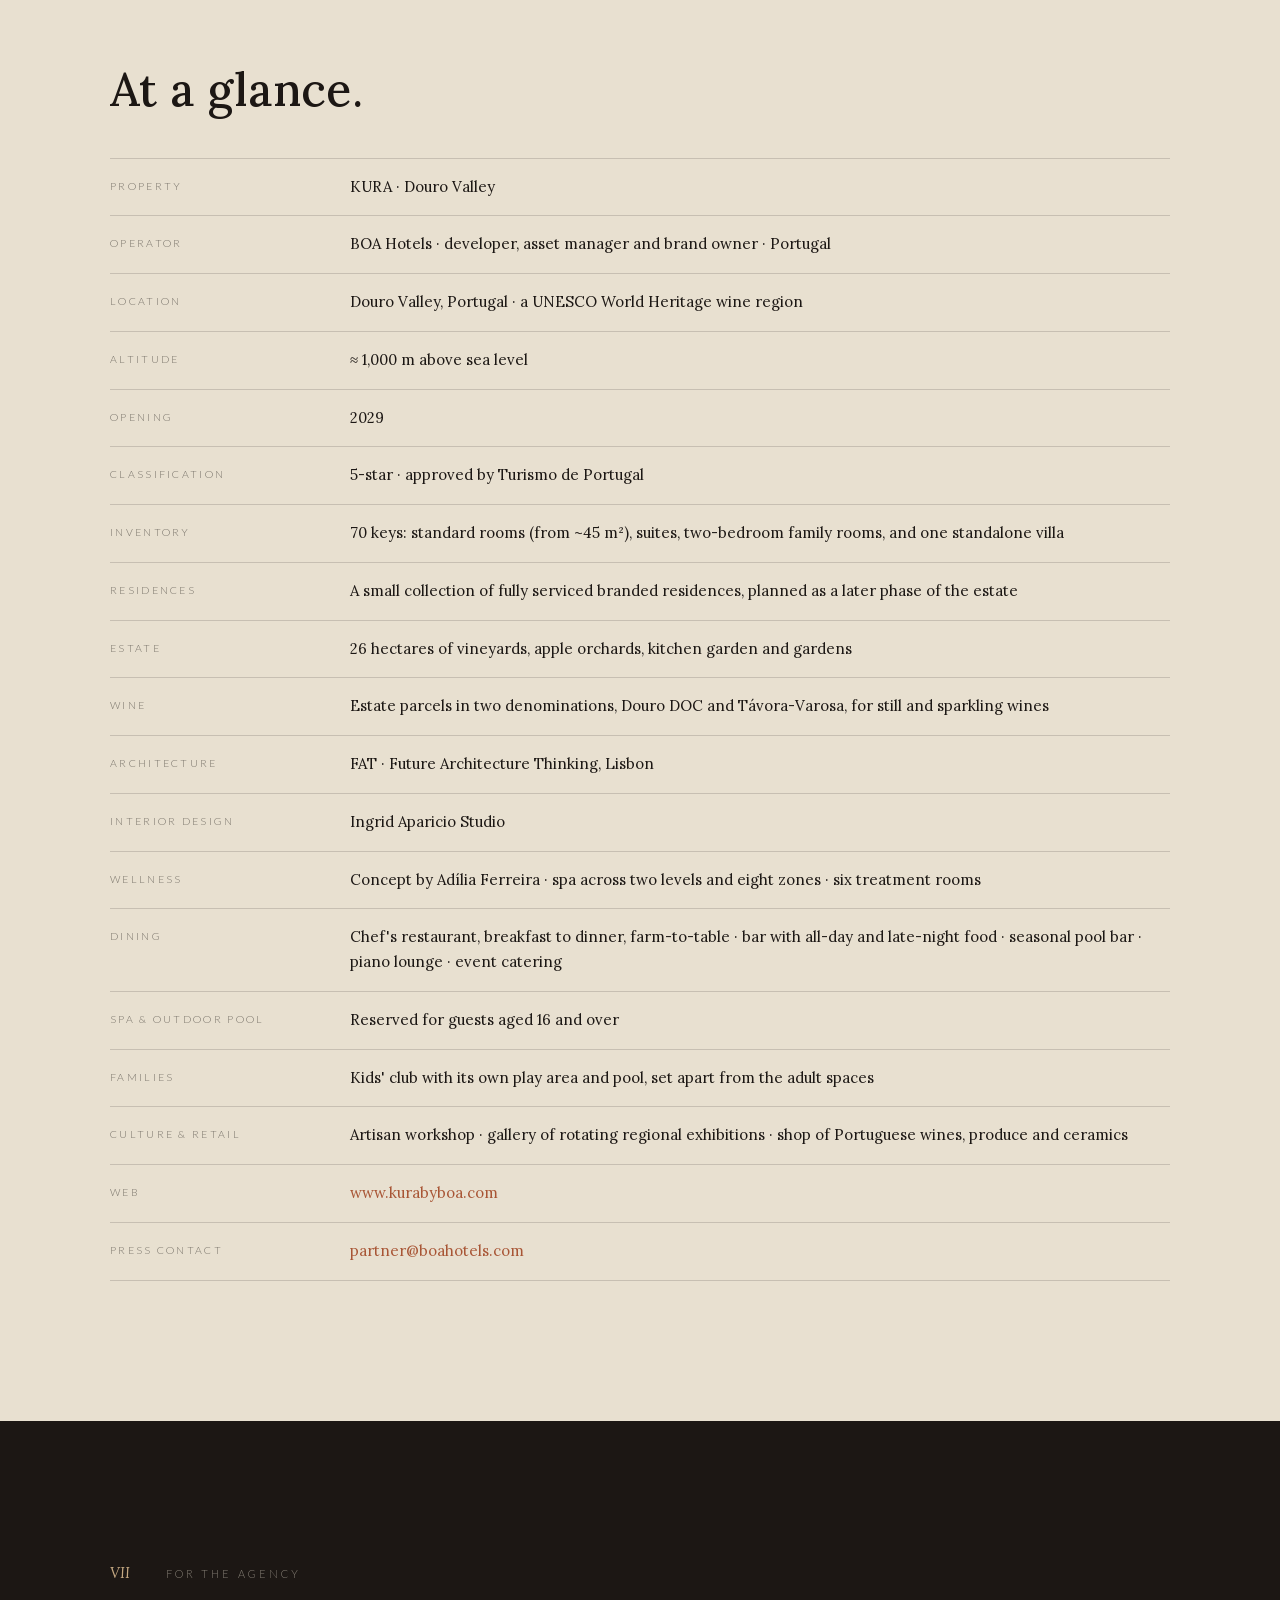
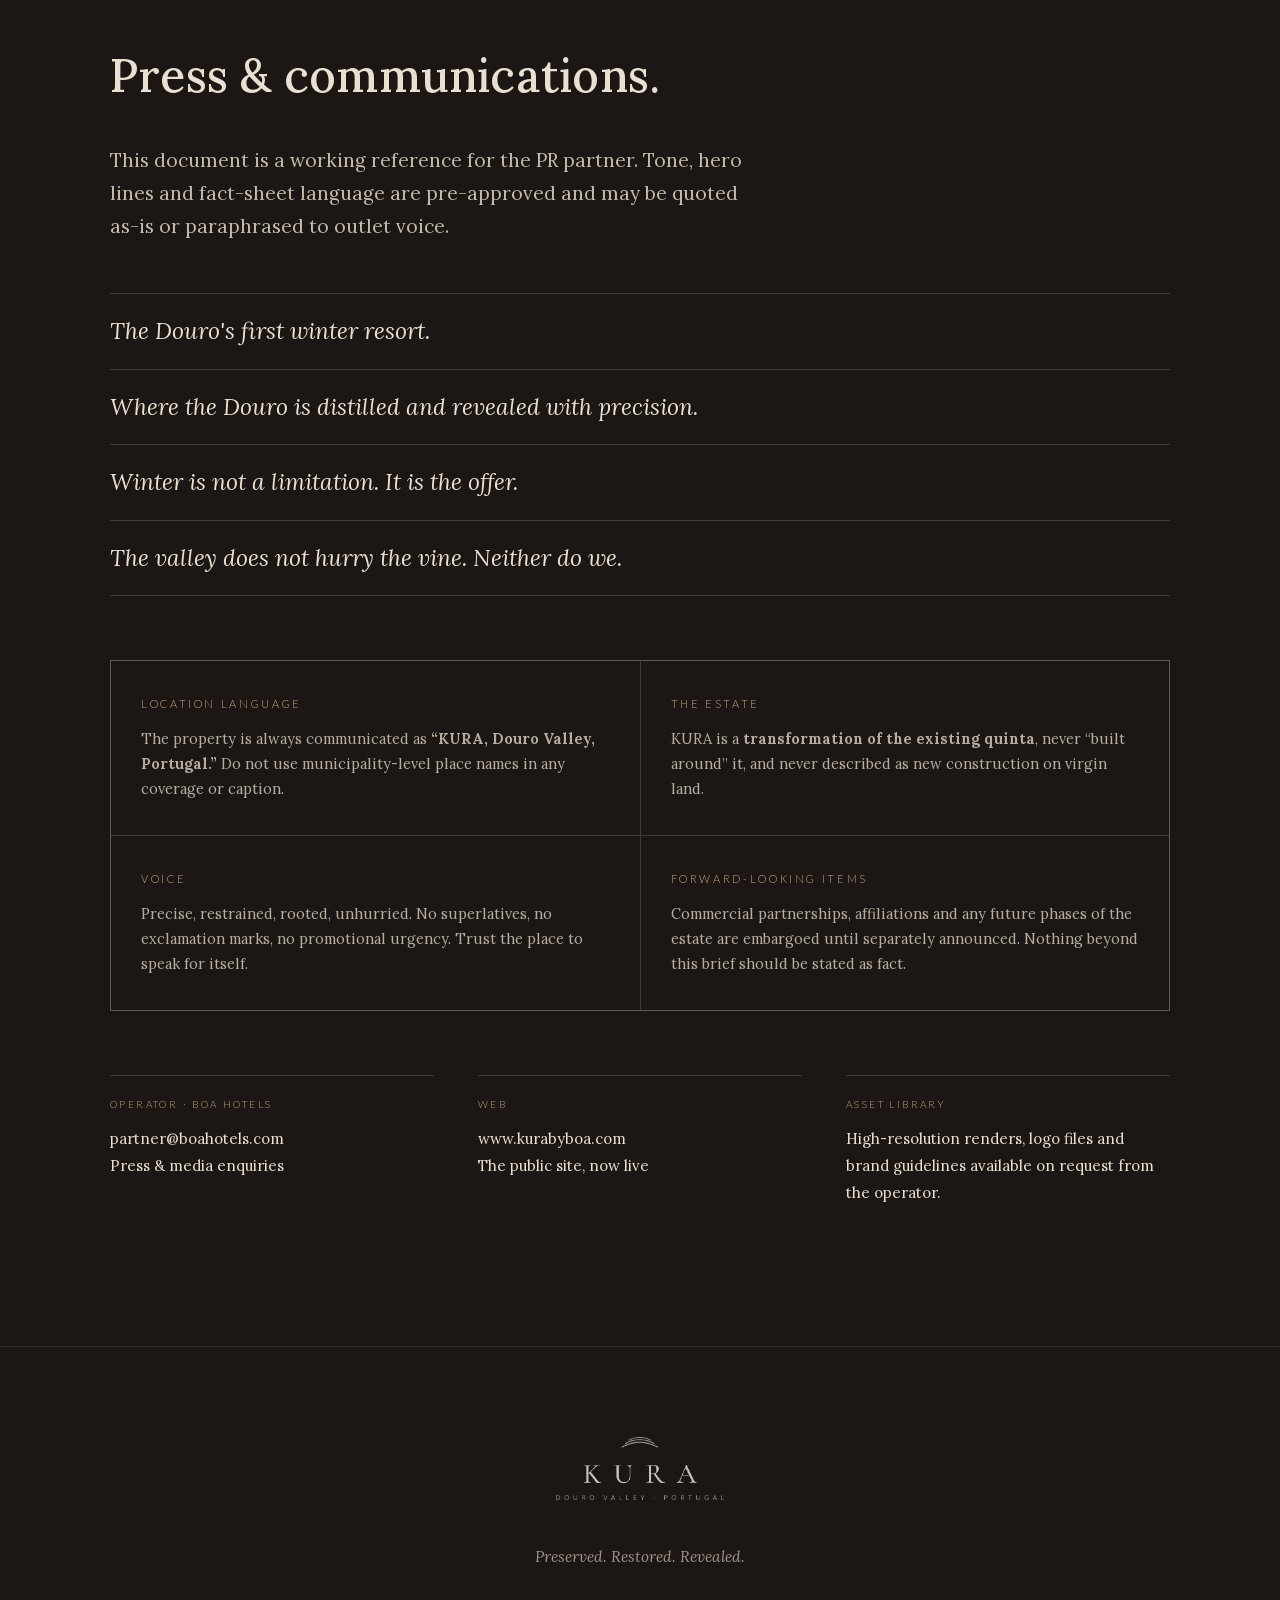
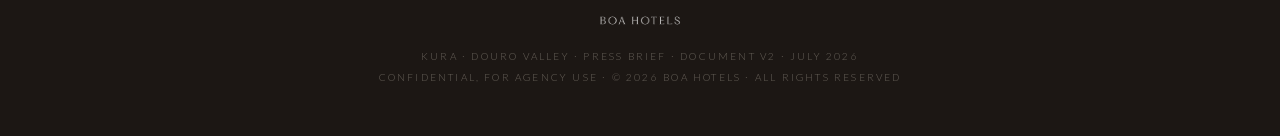
